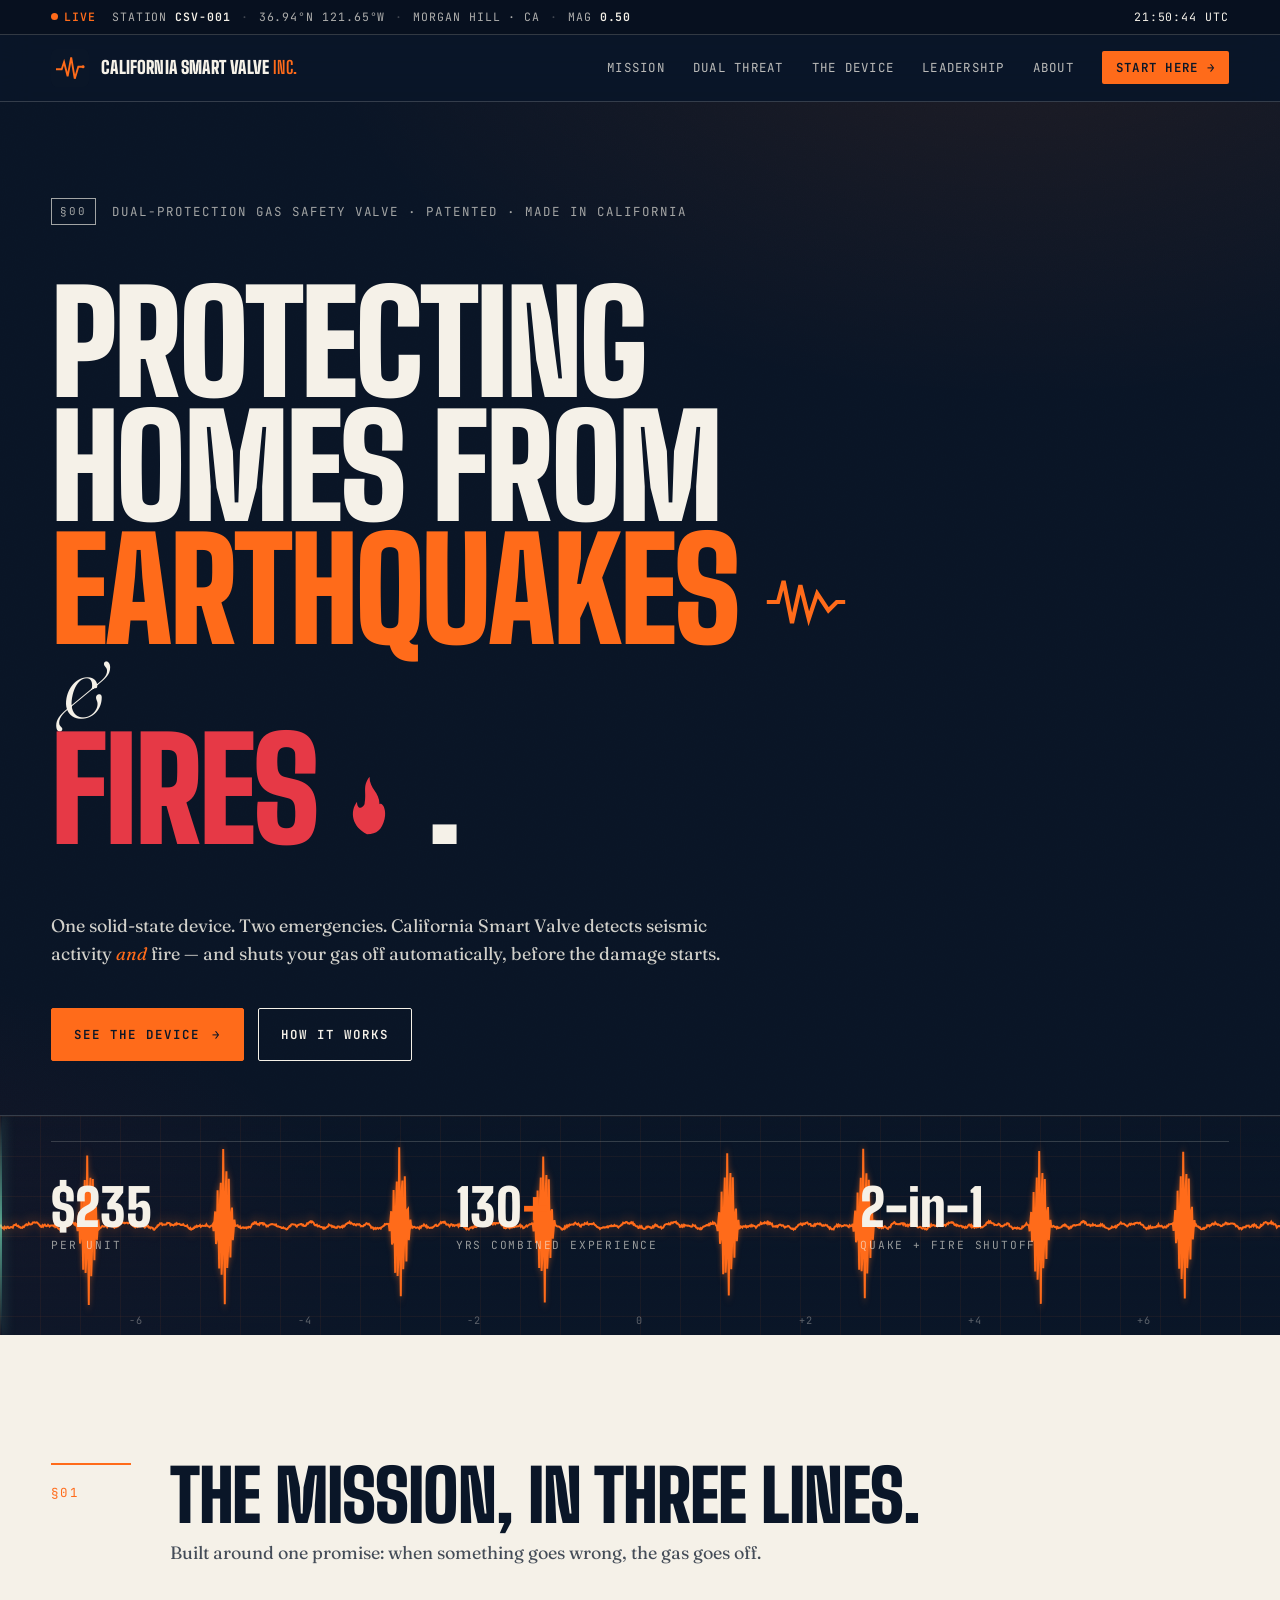
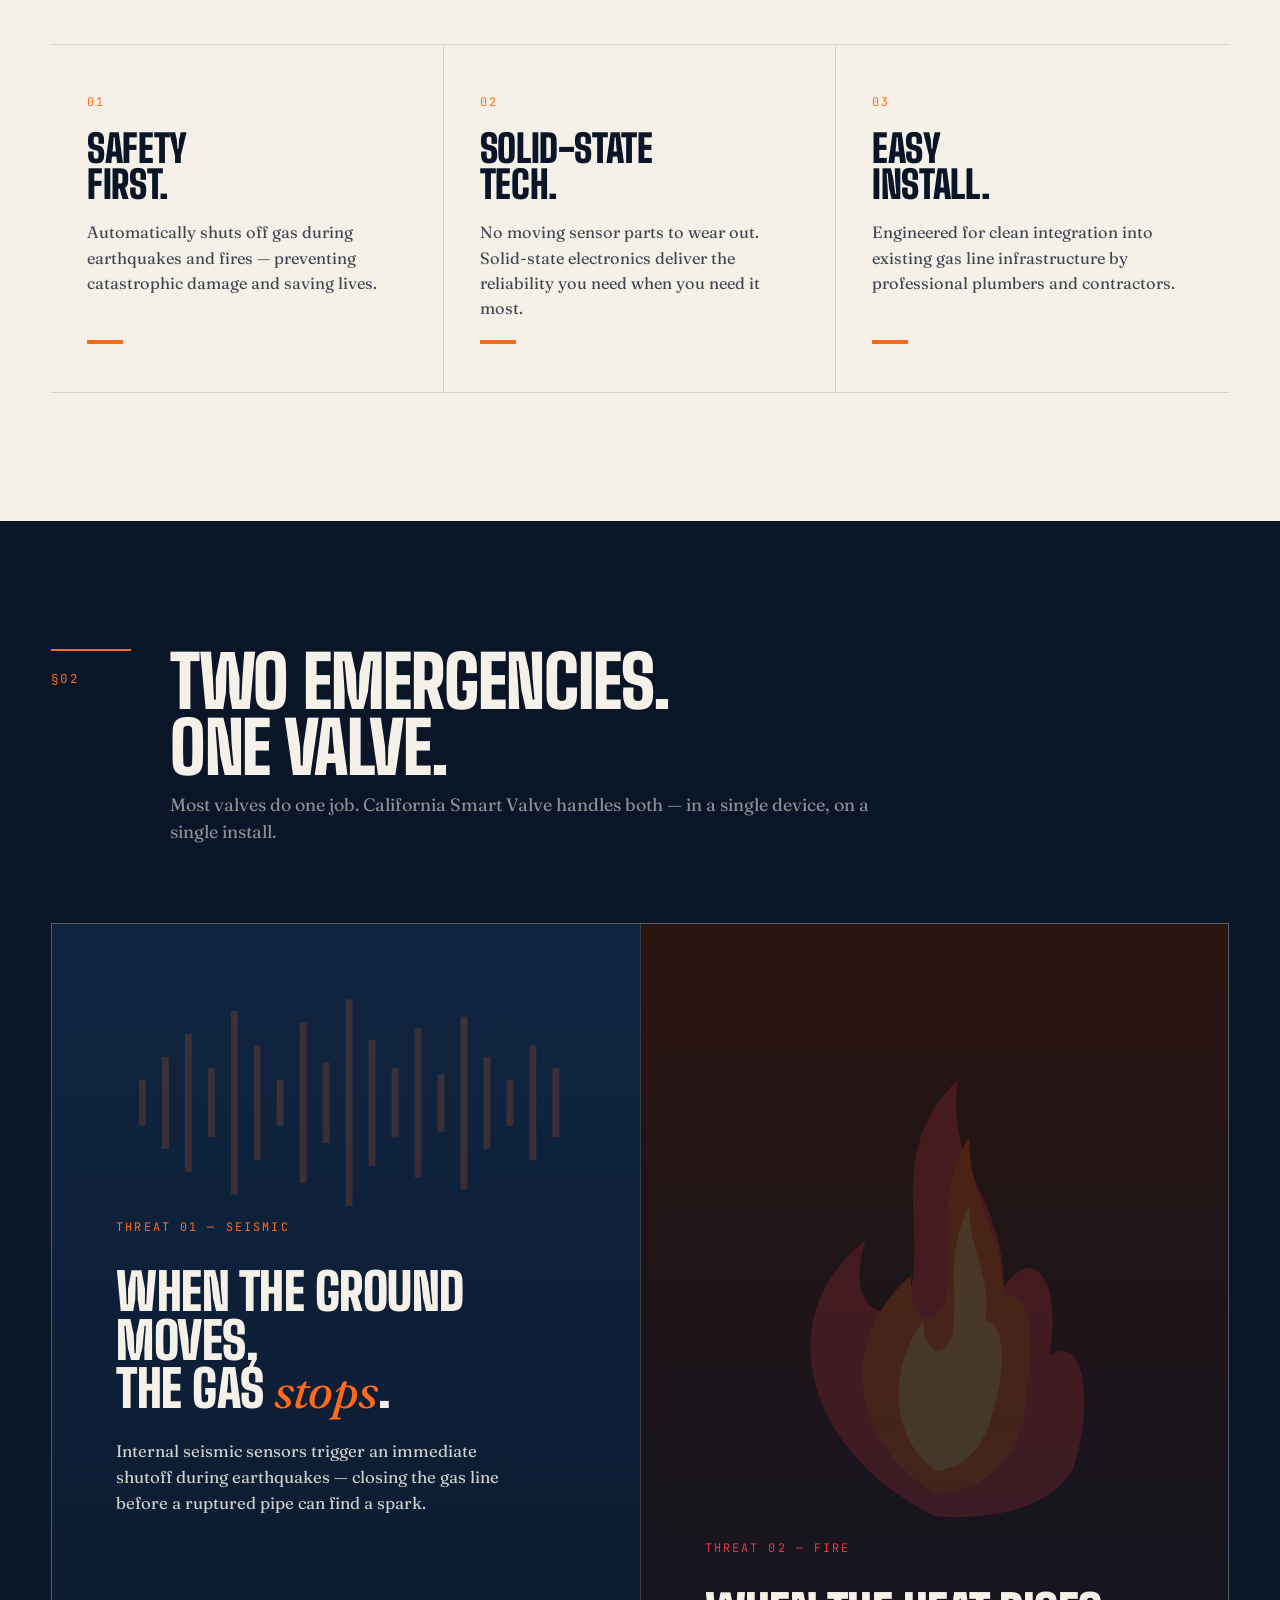
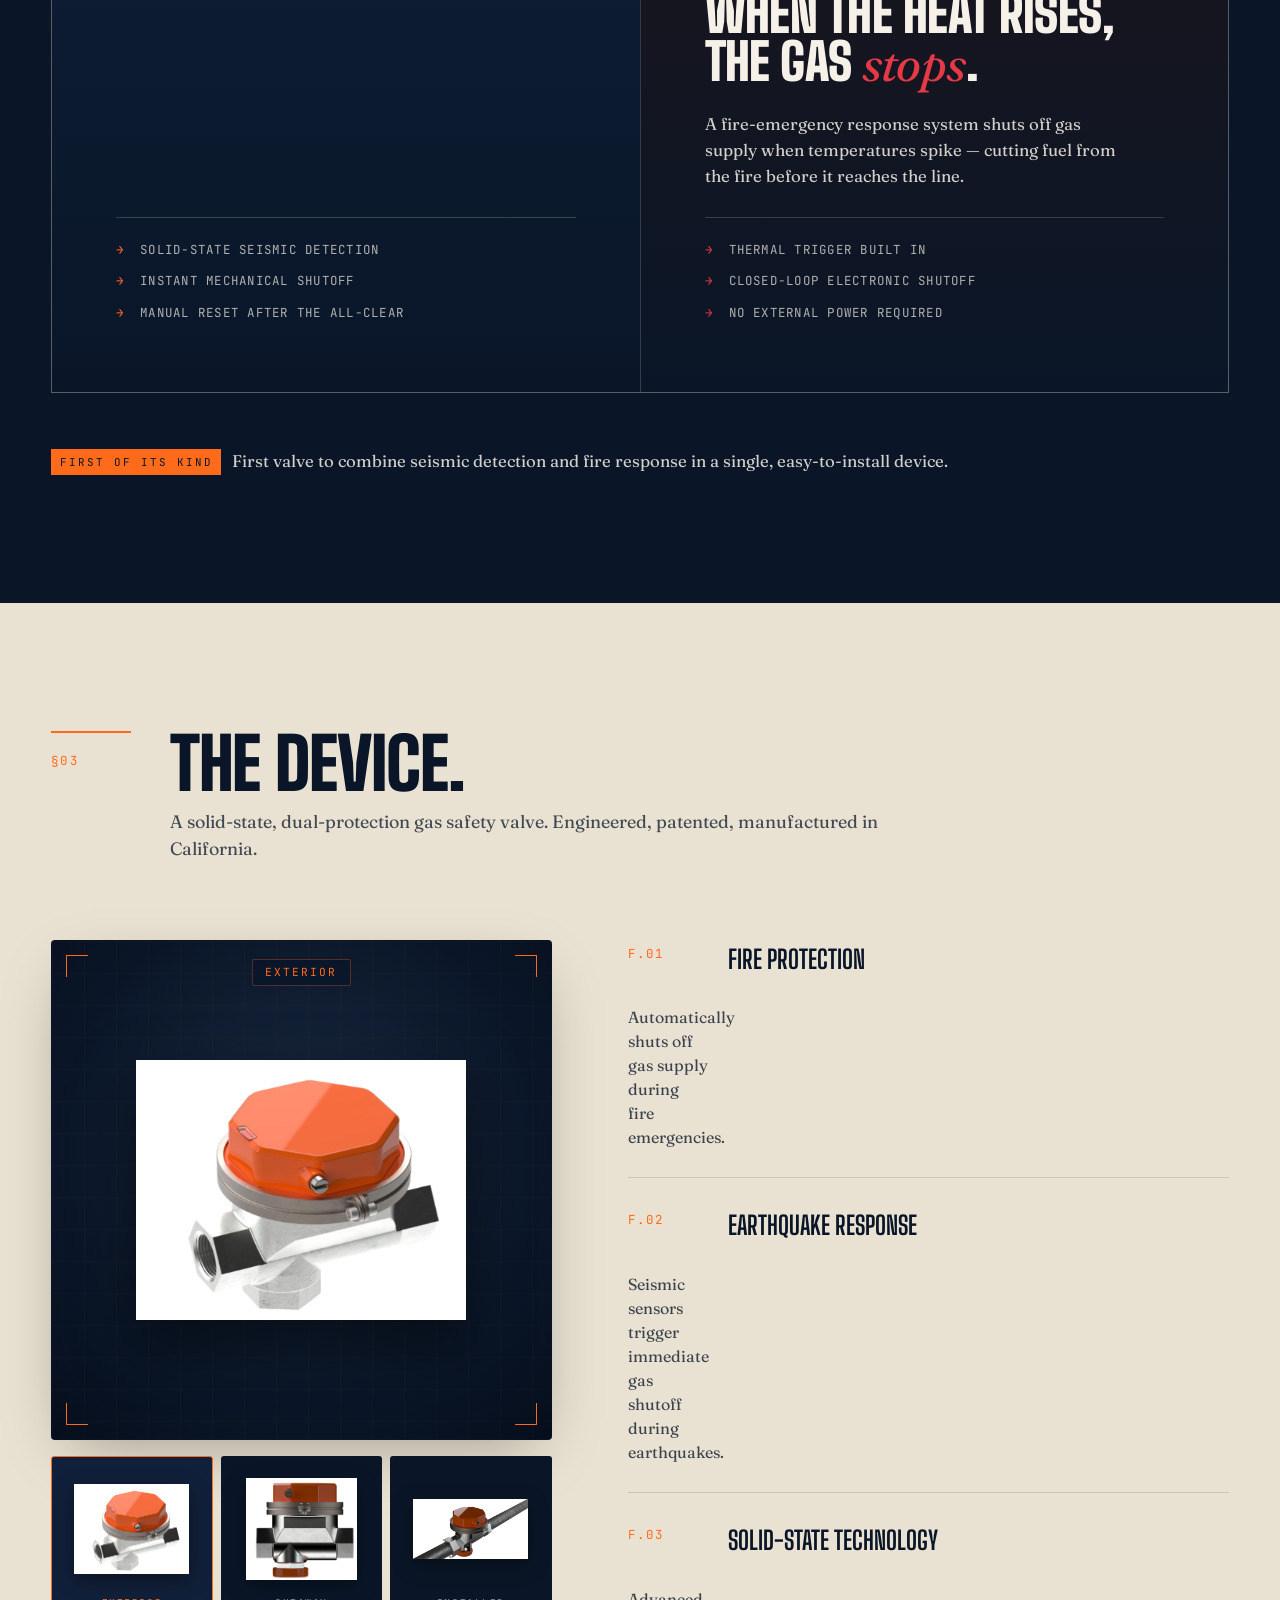
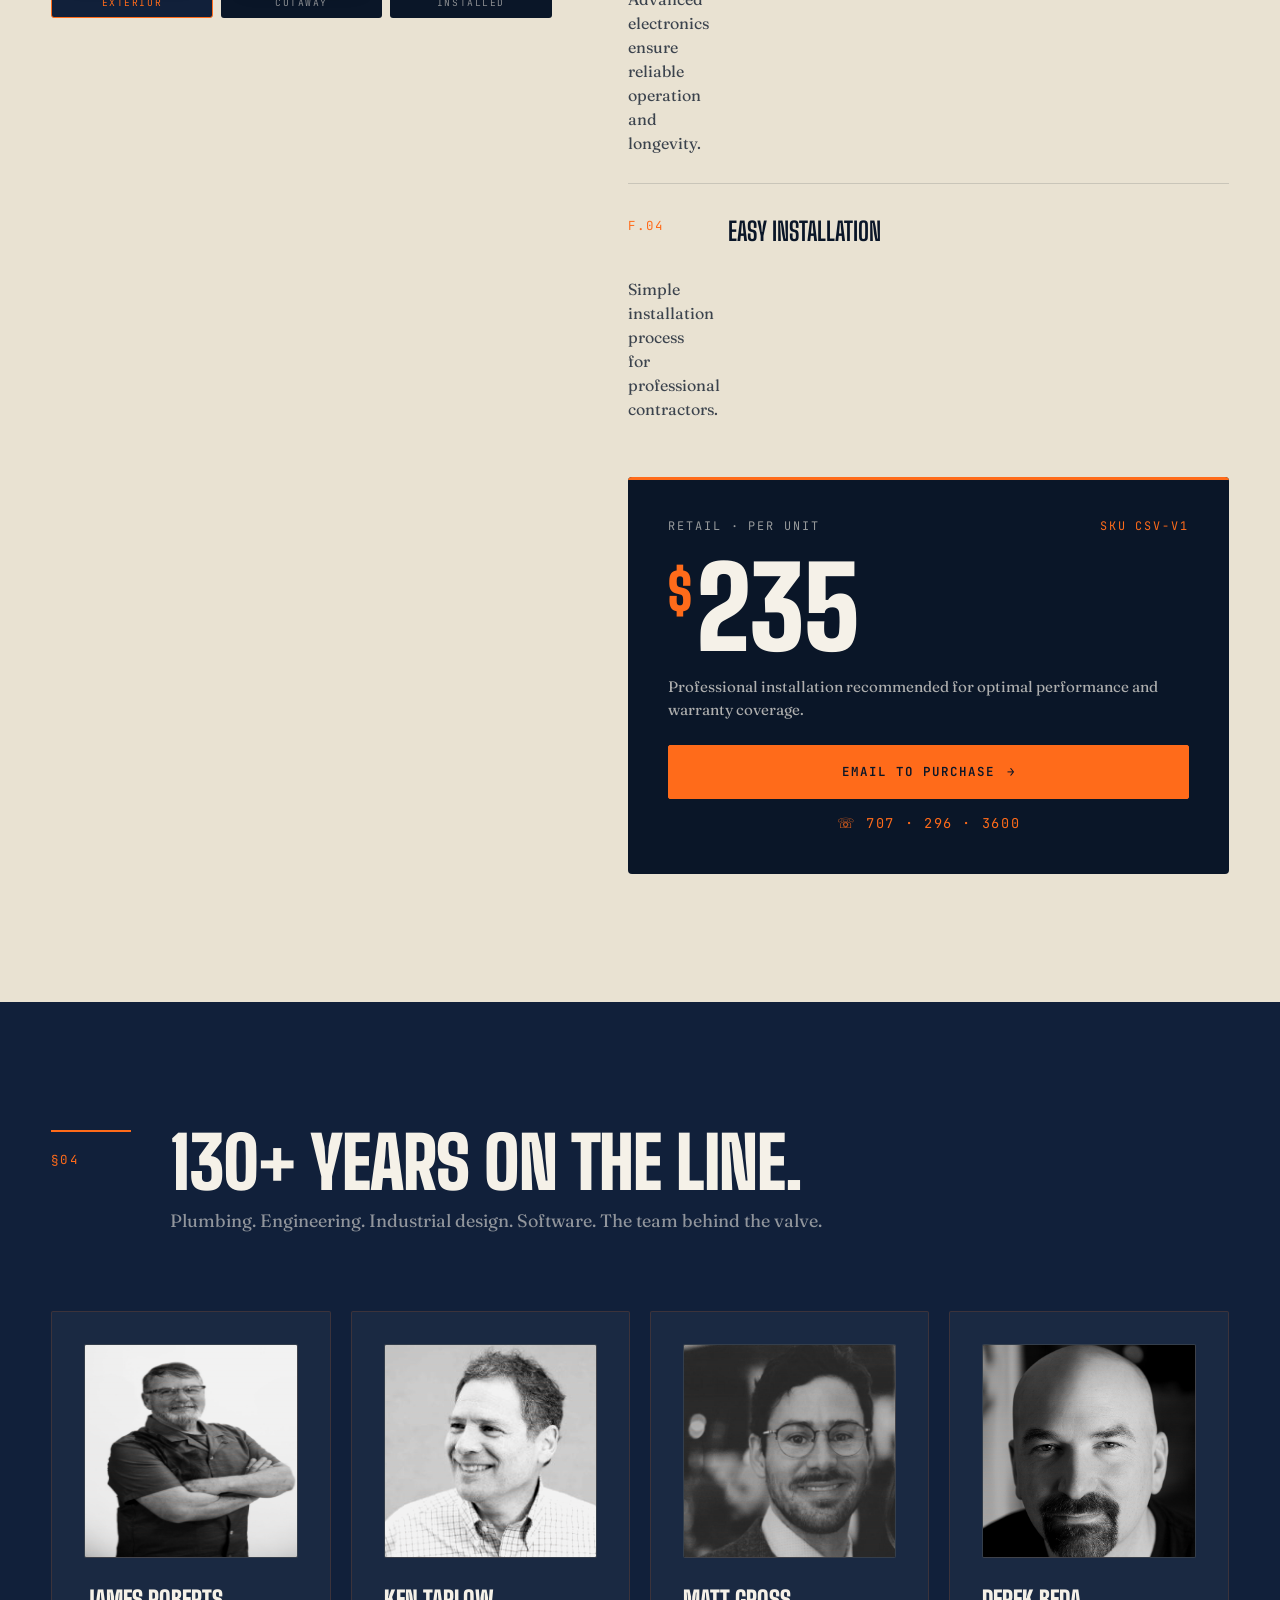
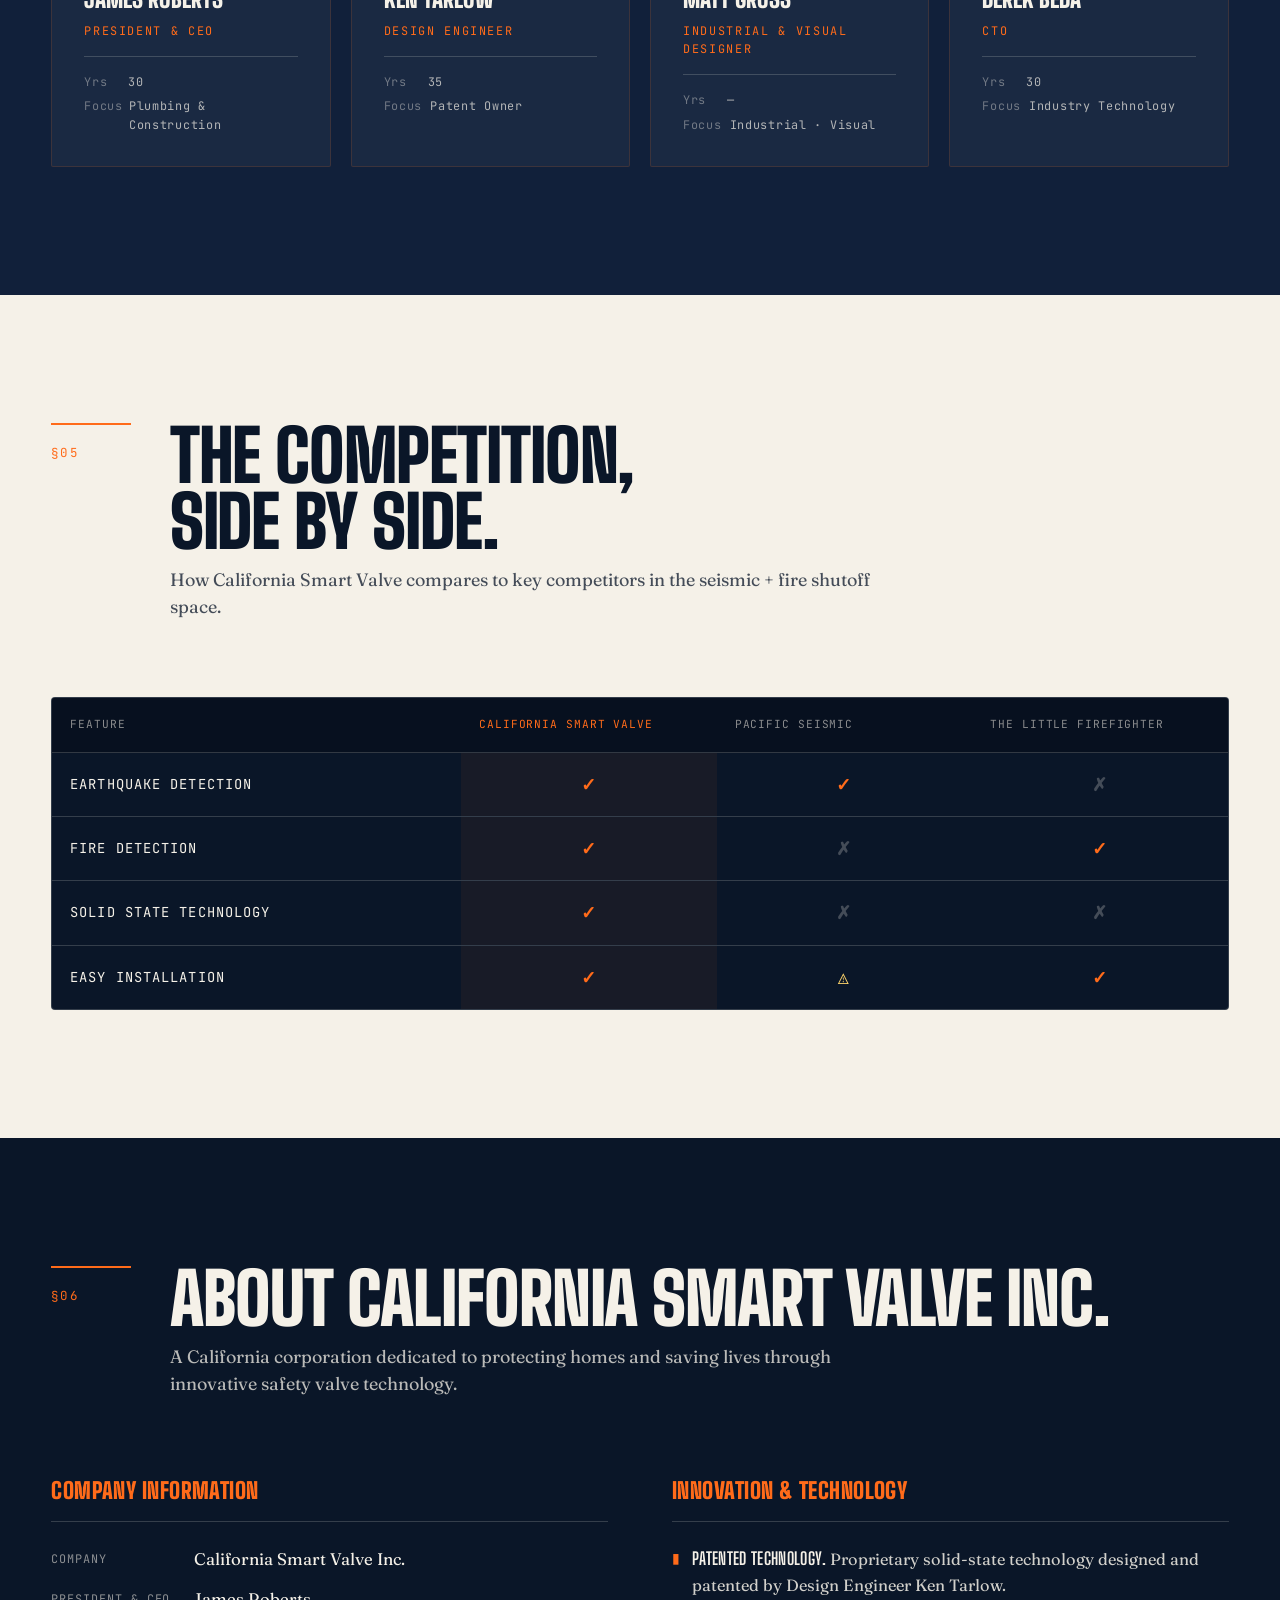
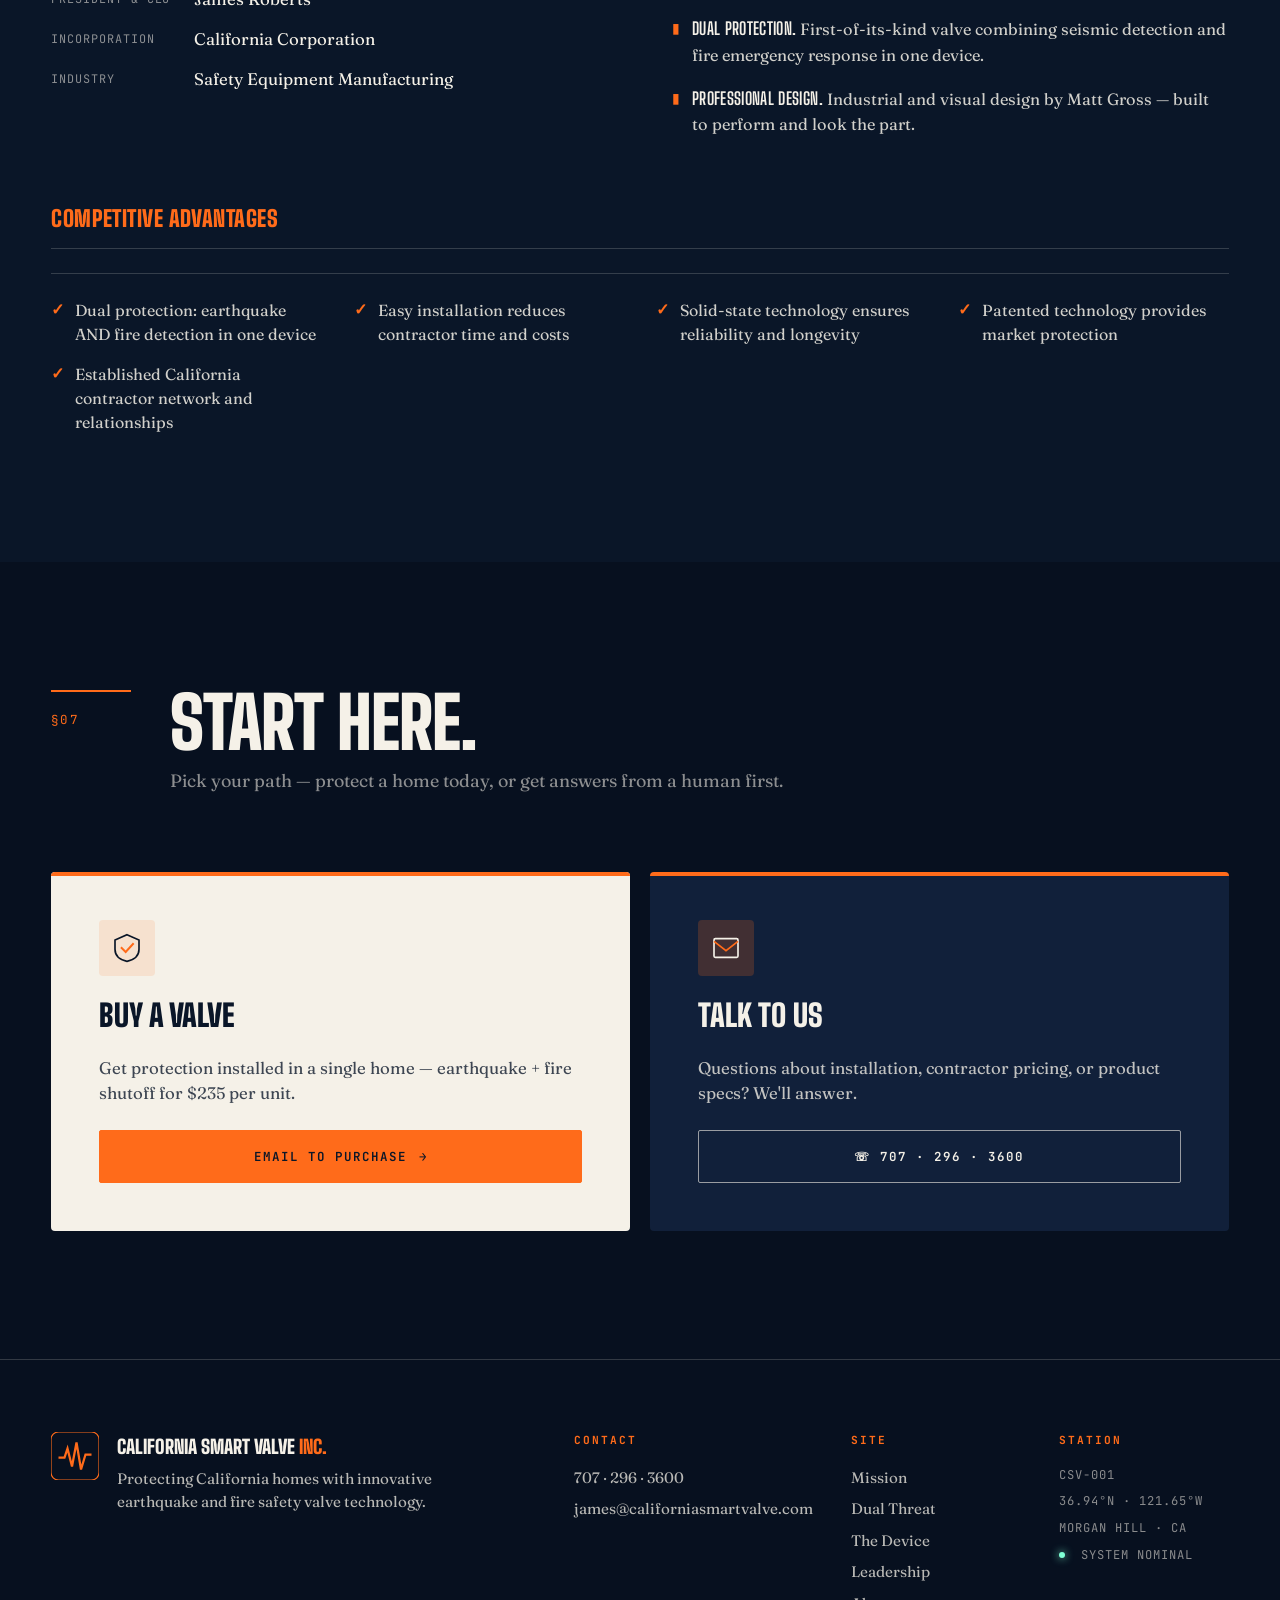
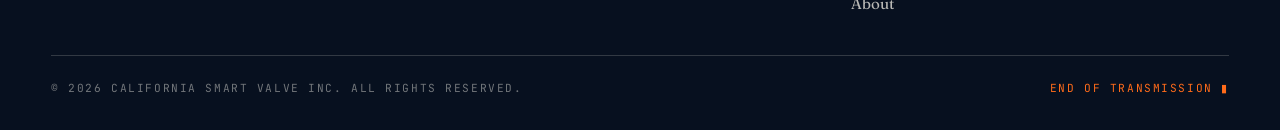
==== index.html @ c2557e88 "style: drop featured-card treatment from Derek (match other founders)" ====
<!doctype html>
<html lang="en">
<head>
  <meta charset="utf-8">
  <meta name="viewport" content="width=device-width,initial-scale=1,viewport-fit=cover">
  <meta name="theme-color" content="#0A1628">
  <title>California Smart Valve — Earthquake & Fire Safety</title>
  <meta name="description" content="Dual-protection gas safety valve. Earthquake seismic shutoff and fire emergency response in a single solid-state device. California Smart Valve Inc.">
  <meta property="og:title" content="California Smart Valve — Earthquake & Fire Safety">
  <meta property="og:description" content="One solid-state device. Two emergencies. Earthquake + fire gas shutoff for California homes.">
  <meta property="og:type" content="website">
  <link rel="icon" type="image/svg+xml" href="assets/favicon.svg">
  <link rel="preconnect" href="https://fonts.googleapis.com">
  <link rel="preconnect" href="https://fonts.gstatic.com" crossorigin>
  <link rel="stylesheet" href="https://fonts.googleapis.com/css2?family=Big+Shoulders+Display:wght@500;700;900&family=Fraunces:opsz,wght@9..144,300..700&family=JetBrains+Mono:wght@400;600&display=swap">
  <link rel="stylesheet" href="assets/style.css">
</head>
<body>

<!-- ────────────── STATION READOUT BAR ────────────── -->
<header class="station" role="banner">
  <div class="station__inner">
    <span class="station__badge"><span class="station__pulse" aria-hidden="true"></span> LIVE</span>
    <span class="station__readout">
      <span class="station__seg">STATION <em>CSV-001</em></span>
      <span class="station__sep">·</span>
      <span class="station__seg">36.94°N 121.65°W</span>
      <span class="station__sep">·</span>
      <span class="station__seg">MORGAN HILL · CA</span>
      <span class="station__sep">·</span>
      <span class="station__seg">MAG <em data-mag>0.00</em></span>
    </span>
    <span class="station__time" data-clock>—— UTC</span>
  </div>
</header>

<!-- ────────────── NAV ────────────── -->
<nav class="nav" aria-label="Primary">
  <a class="nav__brand" href="#top">
    <svg class="nav__logo" viewBox="0 0 64 64" aria-hidden="true">
      <rect width="64" height="64" rx="10" fill="#0A1628"/>
      <path d="M10 34 L18 34 L22 22 L28 46 L34 14 L40 50 L46 30 L54 30" fill="none" stroke="#FF6B1A" stroke-width="3.2" stroke-linecap="square"/>
      <circle cx="54" cy="30" r="2.6" fill="#FF6B1A"/>
    </svg>
    <span class="nav__brand-text">California Smart Valve <em>Inc.</em></span>
  </a>
  <button class="nav__toggle" aria-label="Open navigation" aria-expanded="false">
    <span></span><span></span><span></span>
  </button>
  <ul class="nav__links">
    <li><a href="#mission">Mission</a></li>
    <li><a href="#dual">Dual Threat</a></li>
    <li><a href="#device">The Device</a></li>
    <li><a href="#leadership">Leadership</a></li>
    <li><a href="#about">About</a></li>
    <li><a class="nav__cta" href="#start">Start Here →</a></li>
  </ul>
</nav>

<main id="top">

<!-- ────────────── HERO ────────────── -->
<section class="hero">
  <div class="hero__noise" aria-hidden="true"></div>
  <div class="hero__inner">
    <p class="hero__eyebrow"><span class="tag">§00</span> Dual-Protection Gas Safety Valve · Patented · Made in California</p>

    <h1 class="hero__title">
      <span class="hero__line">Protecting</span>
      <span class="hero__line">Homes from</span>
      <span class="hero__line hero__line--quake">
        Earthquakes<span class="hero__mark hero__mark--quake" aria-hidden="true"></span>
      </span>
      <span class="hero__line hero__line--amp">&amp;</span>
      <span class="hero__line hero__line--fire">
        Fires<span class="hero__mark hero__mark--fire" aria-hidden="true"></span><span class="hero__period">.</span>
      </span>
    </h1>

    <p class="hero__lede">
      One solid-state device. Two emergencies. California Smart Valve detects seismic activity
      <em>and</em> fire — and shuts your gas off automatically, before the damage starts.
    </p>

    <div class="hero__cta">
      <a class="btn btn--primary" href="#device"><span>See the Device</span><span class="btn__arrow">→</span></a>
      <a class="btn btn--ghost" href="#dual">How it works</a>
    </div>

    <div class="hero__stats">
      <div class="stat"><span class="stat__num">$235</span><span class="stat__label">Per Unit</span></div>
      <div class="stat"><span class="stat__num">130<em>+</em></span><span class="stat__label">Yrs Combined Experience</span></div>
      <div class="stat"><span class="stat__num">2-in-1</span><span class="stat__label">Quake + Fire Shutoff</span></div>
    </div>
  </div>

  <!-- seismograph trace -->
  <div class="seismo" aria-hidden="true">
    <div class="seismo__grid"></div>
    <svg class="seismo__svg" viewBox="0 0 3200 240" preserveAspectRatio="none">
      <path id="seismoPath" d="M 0 120 L 3200 120" fill="none" stroke="#FF6B1A" stroke-width="2" vector-effect="non-scaling-stroke"/>
    </svg>
    <div class="seismo__scan"></div>
    <div class="seismo__axis">
      <span>−6</span><span>−4</span><span>−2</span><span>0</span><span>+2</span><span>+4</span><span>+6</span>
    </div>
  </div>
</section>

<!-- ────────────── §01 MISSION ────────────── -->
<section class="section section--mission" id="mission">
  <header class="section__head">
    <span class="section__num">§01</span>
    <h2 class="section__title">The mission, in three lines.</h2>
    <p class="section__kicker">Built around one promise: when something goes wrong, the gas goes off.</p>
  </header>

  <div class="cards-3">
    <article class="card-mission">
      <span class="card-mission__num">01</span>
      <h3 class="card-mission__title">Safety<br>First.</h3>
      <p class="card-mission__body">Automatically shuts off gas during earthquakes and fires — preventing catastrophic damage and saving lives.</p>
      <span class="card-mission__bar" data-bar="safety"></span>
    </article>
    <article class="card-mission">
      <span class="card-mission__num">02</span>
      <h3 class="card-mission__title">Solid-State<br>Tech.</h3>
      <p class="card-mission__body">No moving sensor parts to wear out. Solid-state electronics deliver the reliability you need when you need it most.</p>
      <span class="card-mission__bar" data-bar="tech"></span>
    </article>
    <article class="card-mission">
      <span class="card-mission__num">03</span>
      <h3 class="card-mission__title">Easy<br>Install.</h3>
      <p class="card-mission__body">Engineered for clean integration into existing gas line infrastructure by professional plumbers and contractors.</p>
      <span class="card-mission__bar" data-bar="install"></span>
    </article>
  </div>
</section>

<!-- ────────────── §02 DUAL THREAT ────────────── -->
<section class="section section--dual" id="dual">
  <header class="section__head section__head--dark">
    <span class="section__num">§02</span>
    <h2 class="section__title">Two emergencies.<br>One valve.</h2>
    <p class="section__kicker">Most valves do one job. California Smart Valve handles both — in a single device, on a single install.</p>
  </header>

  <div class="dual">
    <article class="dual__panel dual__panel--quake">
      <div class="dual__bg dual__bg--quake" aria-hidden="true">
        <svg viewBox="0 0 400 200" preserveAspectRatio="none">
          <g class="quake-bars">
            <rect x="20" y="80" width="6" height="40"/>
            <rect x="40" y="60" width="6" height="80"/>
            <rect x="60" y="40" width="6" height="120"/>
            <rect x="80" y="70" width="6" height="60"/>
            <rect x="100" y="20" width="6" height="160"/>
            <rect x="120" y="50" width="6" height="100"/>
            <rect x="140" y="80" width="6" height="40"/>
            <rect x="160" y="30" width="6" height="140"/>
            <rect x="180" y="65" width="6" height="70"/>
            <rect x="200" y="10" width="6" height="180"/>
            <rect x="220" y="45" width="6" height="110"/>
            <rect x="240" y="70" width="6" height="60"/>
            <rect x="260" y="35" width="6" height="130"/>
            <rect x="280" y="75" width="6" height="50"/>
            <rect x="300" y="25" width="6" height="150"/>
            <rect x="320" y="60" width="6" height="80"/>
            <rect x="340" y="80" width="6" height="40"/>
            <rect x="360" y="50" width="6" height="100"/>
            <rect x="380" y="70" width="6" height="60"/>
          </g>
        </svg>
      </div>
      <span class="dual__tag">Threat 01 — Seismic</span>
      <h3 class="dual__title">When the ground moves,<br>the gas <em>stops</em>.</h3>
      <p class="dual__body">Internal seismic sensors trigger an immediate shutoff during earthquakes — closing the gas line before a ruptured pipe can find a spark.</p>
      <ul class="dual__list">
        <li>Solid-state seismic detection</li>
        <li>Instant mechanical shutoff</li>
        <li>Manual reset after the all-clear</li>
      </ul>
    </article>

    <article class="dual__panel dual__panel--fire">
      <div class="dual__bg dual__bg--fire" aria-hidden="true">
        <svg viewBox="0 0 200 240" preserveAspectRatio="xMidYMax meet">
          <g class="flame">
            <path class="flame__outer" d="M100 230 C 40 200, 30 140, 70 110 C 60 140, 80 150, 90 130 C 95 100, 80 70, 110 40 C 105 80, 130 90, 130 130 C 145 110, 155 130, 150 160 C 165 150, 170 180, 160 210 C 150 225, 130 232, 100 230 Z"/>
            <path class="flame__mid" d="M100 220 C 60 195, 60 150, 90 125 C 88 145, 100 150, 105 135 C 108 110, 100 90, 115 65 C 115 95, 130 105, 130 135 C 140 130, 145 150, 140 175 C 140 200, 125 220, 100 220 Z"/>
            <path class="flame__core" d="M100 210 C 80 195, 80 165, 95 145 C 95 160, 105 162, 108 150 C 110 130, 105 115, 115 95 C 115 115, 125 125, 122 145 C 130 145, 132 165, 125 185 C 122 200, 112 210, 100 210 Z"/>
          </g>
        </svg>
      </div>
      <span class="dual__tag">Threat 02 — Fire</span>
      <h3 class="dual__title">When the heat rises,<br>the gas <em>stops</em>.</h3>
      <p class="dual__body">A fire-emergency response system shuts off gas supply when temperatures spike — cutting fuel from the fire before it reaches the line.</p>
      <ul class="dual__list">
        <li>Thermal trigger built in</li>
        <li>Closed-loop electronic shutoff</li>
        <li>No external power required</li>
      </ul>
    </article>
  </div>

  <p class="dual__footnote">
    <span class="tag tag--orange">FIRST OF ITS KIND</span> First valve to combine seismic detection and fire response in a single, easy-to-install device.
  </p>
</section>

<!-- ────────────── §03 THE DEVICE ────────────── -->
<section class="section section--device" id="device">
  <header class="section__head">
    <span class="section__num">§03</span>
    <h2 class="section__title">The device.</h2>
    <p class="section__kicker">A solid-state, dual-protection gas safety valve. Engineered, patented, manufactured in California.</p>
  </header>

  <div class="device">
    <div class="device__art">
      <div class="device__stage">
        <span class="device__corner device__corner--tl"></span>
        <span class="device__corner device__corner--tr"></span>
        <span class="device__corner device__corner--bl"></span>
        <span class="device__corner device__corner--br"></span>
        <span class="device__label" data-device-label>Exterior</span>
        <img id="deviceHero" src="assets/img/smart-valve-orange.png" alt="California Smart Valve — exterior view with orange cap">
      </div>
      <div class="device__thumbs" role="tablist" aria-label="Product views">
        <button class="device__thumb is-active" role="tab" aria-selected="true" data-src="assets/img/smart-valve-orange.png" data-label="Exterior">
          <img src="assets/img/smart-valve-orange.png" alt="">
          <span>Exterior</span>
        </button>
        <button class="device__thumb" role="tab" aria-selected="false" data-src="assets/img/smart-valve-cutaway.png" data-label="Cutaway">
          <img src="assets/img/smart-valve-cutaway.png" alt="">
          <span>Cutaway</span>
        </button>
        <button class="device__thumb" role="tab" aria-selected="false" data-src="assets/img/smart-valve-installed.png" data-label="Installed">
          <img src="assets/img/smart-valve-installed.png" alt="">
          <span>Installed</span>
        </button>
      </div>
    </div>

    <div class="device__copy">
      <ul class="device__features">
        <li>
          <span class="device__feature-num">F.01</span>
          <h4>Fire Protection</h4>
          <p>Automatically shuts off gas supply during fire emergencies.</p>
        </li>
        <li>
          <span class="device__feature-num">F.02</span>
          <h4>Earthquake Response</h4>
          <p>Seismic sensors trigger immediate gas shutoff during earthquakes.</p>
        </li>
        <li>
          <span class="device__feature-num">F.03</span>
          <h4>Solid-State Technology</h4>
          <p>Advanced electronics ensure reliable operation and longevity.</p>
        </li>
        <li>
          <span class="device__feature-num">F.04</span>
          <h4>Easy Installation</h4>
          <p>Simple installation process for professional contractors.</p>
        </li>
      </ul>

      <div class="price">
        <div class="price__head"><span>Retail · Per Unit</span><span class="price__sku">SKU CSV-V1</span></div>
        <div class="price__num"><span class="price__currency">$</span>235</div>
        <p class="price__note">Professional installation recommended for optimal performance and warranty coverage.</p>
        <a class="btn btn--primary btn--block" href="mailto:james@californiasmartvalve.com?subject=California%20Smart%20Valve%20%E2%80%94%20Purchase%20Inquiry">
          <span>Email to Purchase</span><span class="btn__arrow">→</span>
        </a>
        <a class="price__phone" href="tel:+17072963600">☏ 707 · 296 · 3600</a>
      </div>
    </div>
  </div>
</section>

<!-- ────────────── §04 LEADERSHIP ────────────── -->
<section class="section section--leadership" id="leadership">
  <header class="section__head section__head--dark">
    <span class="section__num">§04</span>
    <h2 class="section__title">130+ years on the line.</h2>
    <p class="section__kicker">Plumbing. Engineering. Industrial design. Software. The team behind the valve.</p>
  </header>

  <div class="leaders">
    <article class="leader">
      <div class="leader__photo">
        <img src="assets/img/james-roberts-real.png" alt="Portrait of James Roberts" loading="lazy">
      </div>
      <h4 class="leader__name">James Roberts</h4>
      <p class="leader__role">President &amp; CEO</p>
      <ul class="leader__meta">
        <li><span>Yrs</span> 30</li>
        <li><span>Focus</span> Plumbing &amp; Construction</li>
      </ul>
    </article>
    <article class="leader">
      <div class="leader__photo">
        <img src="assets/img/ken-tarlow-real.png" alt="Portrait of Ken Tarlow" loading="lazy">
      </div>
      <h4 class="leader__name">Ken Tarlow</h4>
      <p class="leader__role">Design Engineer</p>
      <ul class="leader__meta">
        <li><span>Yrs</span> 35</li>
        <li><span>Focus</span> Patent Owner</li>
      </ul>
    </article>
    <article class="leader">
      <div class="leader__photo">
        <img src="assets/img/matt-gross-real.png" alt="Portrait of Matt Gross" loading="lazy">
      </div>
      <h4 class="leader__name">Matt Gross</h4>
      <p class="leader__role">Industrial &amp; Visual Designer</p>
      <ul class="leader__meta">
        <li><span>Yrs</span> —</li>
        <li><span>Focus</span> Industrial · Visual</li>
      </ul>
    </article>
    <article class="leader">
      <div class="leader__photo">
        <img src="assets/img/derek-beda.jpg" alt="Portrait of Derek Beda" loading="lazy">
      </div>
      <h4 class="leader__name">Derek Beda</h4>
      <p class="leader__role">CTO</p>
      <ul class="leader__meta">
        <li><span>Yrs</span> 30</li>
        <li><span>Focus</span> Industry Technology</li>
      </ul>
    </article>
  </div>
</section>

<!-- ────────────── §05 SPEC SHEET ────────────── -->
<section class="section section--spec">
  <header class="section__head">
    <span class="section__num">§05</span>
    <h2 class="section__title">The competition,<br>side by side.</h2>
    <p class="section__kicker">How California Smart Valve compares to key competitors in the seismic + fire shutoff space.</p>
  </header>

  <div class="spec">
    <div class="spec__row spec__row--head">
      <span>Feature</span>
      <span class="spec__brand spec__brand--us">California Smart Valve</span>
      <span class="spec__brand">Pacific Seismic</span>
      <span class="spec__brand">The Little Firefighter</span>
    </div>
    <div class="spec__row">
      <span>Earthquake Detection</span>
      <span class="spec__cell spec__cell--us"><i class="mark mark--ok">✓</i></span>
      <span class="spec__cell"><i class="mark mark--ok">✓</i></span>
      <span class="spec__cell"><i class="mark mark--no">✗</i></span>
    </div>
    <div class="spec__row">
      <span>Fire Detection</span>
      <span class="spec__cell spec__cell--us"><i class="mark mark--ok">✓</i></span>
      <span class="spec__cell"><i class="mark mark--no">✗</i></span>
      <span class="spec__cell"><i class="mark mark--ok">✓</i></span>
    </div>
    <div class="spec__row">
      <span>Solid State Technology</span>
      <span class="spec__cell spec__cell--us"><i class="mark mark--ok">✓</i></span>
      <span class="spec__cell"><i class="mark mark--no">✗</i></span>
      <span class="spec__cell"><i class="mark mark--no">✗</i></span>
    </div>
    <div class="spec__row">
      <span>Easy Installation</span>
      <span class="spec__cell spec__cell--us"><i class="mark mark--ok">✓</i></span>
      <span class="spec__cell"><i class="mark mark--warn">⚠</i></span>
      <span class="spec__cell"><i class="mark mark--ok">✓</i></span>
    </div>
  </div>
</section>

<!-- ────────────── §06 ABOUT ────────────── -->
<section class="section section--about" id="about">
  <header class="section__head">
    <span class="section__num">§06</span>
    <h2 class="section__title">About California Smart Valve Inc.</h2>
    <p class="section__kicker">A California corporation dedicated to protecting homes and saving lives through innovative safety valve technology.</p>
  </header>

  <div class="about">
    <div class="about__col">
      <h3 class="about__h">Company Information</h3>
      <dl class="about__dl">
        <dt>Company</dt><dd>California Smart Valve Inc.</dd>
        <dt>President &amp; CEO</dt><dd>James Roberts</dd>
        <dt>Incorporation</dt><dd>California Corporation</dd>
        <dt>Industry</dt><dd>Safety Equipment Manufacturing</dd>
      </dl>
    </div>
    <div class="about__col">
      <h3 class="about__h">Innovation &amp; Technology</h3>
      <ul class="about__list">
        <li><strong>Patented Technology.</strong> Proprietary solid-state technology designed and patented by Design Engineer Ken Tarlow.</li>
        <li><strong>Dual Protection.</strong> First-of-its-kind valve combining seismic detection and fire emergency response in one device.</li>
        <li><strong>Professional Design.</strong> Industrial and visual design by Matt Gross — built to perform and look the part.</li>
      </ul>
    </div>
    <div class="about__col about__col--wide">
      <h3 class="about__h">Competitive Advantages</h3>
      <ul class="about__bullets">
        <li>Dual protection: earthquake AND fire detection in one device</li>
        <li>Easy installation reduces contractor time and costs</li>
        <li>Solid-state technology ensures reliability and longevity</li>
        <li>Patented technology provides market protection</li>
        <li>Established California contractor network and relationships</li>
      </ul>
    </div>
  </div>
</section>

<!-- ────────────── §07 START HERE ────────────── -->
<section class="section section--start" id="start">
  <header class="section__head section__head--dark">
    <span class="section__num">§07</span>
    <h2 class="section__title">Start here.</h2>
    <p class="section__kicker">Pick your path — protect a home today, or get answers from a human first.</p>
  </header>

  <div class="start">
    <article class="start__card">
      <div class="start__icon">
        <svg viewBox="0 0 48 48" aria-hidden="true">
          <path d="M24 4 L42 12 V26 C42 36 34 42 24 44 C14 42 6 36 6 26 V12 Z" fill="none" stroke="#0A1628" stroke-width="2.5"/>
          <path d="M16 24 L22 30 L33 18" fill="none" stroke="#FF6B1A" stroke-width="3" stroke-linecap="square"/>
        </svg>
      </div>
      <h3>Buy a Valve</h3>
      <p>Get protection installed in a single home — earthquake + fire shutoff for $235 per unit.</p>
      <a class="btn btn--primary btn--block" href="mailto:james@californiasmartvalve.com?subject=California%20Smart%20Valve%20%E2%80%94%20Purchase%20Inquiry">
        <span>Email to Purchase</span><span class="btn__arrow">→</span>
      </a>
    </article>
    <article class="start__card start__card--alt">
      <div class="start__icon">
        <svg viewBox="0 0 48 48" aria-hidden="true">
          <rect x="6" y="10" width="36" height="28" rx="2" fill="none" stroke="#F5F1E8" stroke-width="2.5"/>
          <path d="M6 14 L24 28 L42 14" fill="none" stroke="#FF6B1A" stroke-width="2.5"/>
        </svg>
      </div>
      <h3>Talk to Us</h3>
      <p>Questions about installation, contractor pricing, or product specs? We'll answer.</p>
      <a class="btn btn--ghost btn--ghost-light btn--block" href="tel:+17072963600">
        <span>☏ 707 · 296 · 3600</span>
      </a>
    </article>
  </div>
</section>

</main>

<!-- ────────────── FOOTER ────────────── -->
<footer class="foot">
  <div class="foot__inner">
    <div class="foot__brand">
      <svg class="foot__logo" viewBox="0 0 64 64" aria-hidden="true">
        <rect width="64" height="64" rx="10" fill="none" stroke="#FF6B1A" stroke-width="1.5"/>
        <path d="M10 34 L18 34 L22 22 L28 46 L34 14 L40 50 L46 30 L54 30" fill="none" stroke="#FF6B1A" stroke-width="3"/>
      </svg>
      <div>
        <p class="foot__name">California Smart Valve <em>Inc.</em></p>
        <p class="foot__tag">Protecting California homes with innovative earthquake and fire safety valve technology.</p>
      </div>
    </div>
    <div class="foot__cols">
      <div>
        <h5>Contact</h5>
        <ul>
          <li><a href="tel:+17072963600">707 · 296 · 3600</a></li>
          <li><a href="mailto:james@californiasmartvalve.com">james@californiasmartvalve.com</a></li>
        </ul>
      </div>
      <div>
        <h5>Site</h5>
        <ul>
          <li><a href="#mission">Mission</a></li>
          <li><a href="#dual">Dual Threat</a></li>
          <li><a href="#device">The Device</a></li>
          <li><a href="#leadership">Leadership</a></li>
          <li><a href="#about">About</a></li>
        </ul>
      </div>
      <div>
        <h5>Station</h5>
        <ul class="foot__mono">
          <li>CSV-001</li>
          <li>36.94°N · 121.65°W</li>
          <li>MORGAN HILL · CA</li>
          <li><span class="foot__pulse"></span> SYSTEM NOMINAL</li>
        </ul>
      </div>
    </div>
  </div>
  <div class="foot__rule"></div>
  <div class="foot__bottom">
    <span>© <span data-year>2026</span> California Smart Valve Inc. All rights reserved.</span>
    <span class="foot__mono-tag">END OF TRANSMISSION ▮</span>
  </div>
</footer>

<script src="assets/script.js"></script>
</body>
</html>
---- assets/style.css ----
/* ───────────────────────────────────────────────────────────────
   California Smart Valve — Editorial Seismograph
   ─────────────────────────────────────────────────────────────── */

:root {
  --navy:      #0A1628;
  --navy-2:    #11203A;
  --navy-3:    #1A2942;
  --bone:      #F5F1E8;
  --bone-2:    #E9E2D2;
  --ink:       #07101F;
  --orange:    #FF6B1A;
  --orange-2:  #FF8A4A;
  --red:       #E63946;
  --pulse:     #7FFFD4;
  --rule:      rgba(245,241,232,.18);
  --rule-dk:   rgba(10,22,40,.14);

  --display: "Big Shoulders Display", "Arial Narrow", sans-serif;
  --serif:   "Fraunces", "Georgia", serif;
  --mono:    "JetBrains Mono", ui-monospace, monospace;

  --max:     1320px;
  --pad:     clamp(20px, 4vw, 56px);

  --noise:
    url("data:image/svg+xml;utf8,<svg xmlns='http://www.w3.org/2000/svg' width='220' height='220'><filter id='n'><feTurbulence type='fractalNoise' baseFrequency='0.9' numOctaves='2' stitchTiles='stitch'/><feColorMatrix values='0 0 0 0 0  0 0 0 0 0  0 0 0 0 0  0 0 0 0.55 0'/></filter><rect width='100%25' height='100%25' filter='url(%23n)' opacity='0.5'/></svg>");
}

* { box-sizing: border-box; }
html { scroll-behavior: smooth; -webkit-text-size-adjust: 100%; }
body {
  margin: 0;
  font-family: var(--serif);
  font-weight: 400;
  font-size: clamp(15px, 1vw + 0.5rem, 18px);
  line-height: 1.55;
  color: var(--bone);
  background: var(--navy);
  -webkit-font-smoothing: antialiased;
  text-rendering: optimizeLegibility;
  overflow-x: hidden;
}

a { color: inherit; text-decoration: none; }
img, svg { display: block; max-width: 100%; }
em { font-style: italic; font-feature-settings: "ss01"; }
button { font: inherit; background: none; border: 0; color: inherit; cursor: pointer; }

/* ───────── tag ───────── */
.tag {
  display: inline-block;
  font-family: var(--mono);
  font-size: 0.68rem;
  letter-spacing: 0.18em;
  text-transform: uppercase;
  padding: 4px 8px;
  border: 1px solid currentColor;
  margin-right: 0.6em;
  vertical-align: 1px;
}
.tag--orange { background: var(--orange); color: var(--navy); border-color: var(--orange); }

/* ───────── STATION BAR ───────── */
.station {
  position: sticky;
  top: 0;
  z-index: 50;
  background: var(--ink);
  border-bottom: 1px solid var(--rule);
  font-family: var(--mono);
  font-size: 0.72rem;
  letter-spacing: 0.08em;
  text-transform: uppercase;
}
.station__inner {
  max-width: var(--max);
  margin: 0 auto;
  padding: 8px var(--pad);
  display: flex;
  align-items: center;
  gap: 16px;
  color: rgba(245,241,232,.7);
  white-space: nowrap;
  overflow: hidden;
}
.station__badge {
  color: var(--orange);
  display: inline-flex;
  align-items: center;
  gap: 6px;
  font-weight: 600;
  flex-shrink: 0;
}
.station__pulse {
  width: 7px; height: 7px; border-radius: 50%;
  background: var(--orange);
  box-shadow: 0 0 0 0 rgba(255,107,26,.7);
  animation: pulse 1.6s infinite;
}
@keyframes pulse {
  0%   { box-shadow: 0 0 0 0 rgba(255,107,26,.7); }
  70%  { box-shadow: 0 0 0 10px rgba(255,107,26,0); }
  100% { box-shadow: 0 0 0 0 rgba(255,107,26,0); }
}
.station__readout { display: inline-flex; gap: 10px; overflow: hidden; text-overflow: ellipsis; flex: 1 1 auto; }
.station__readout em { color: var(--bone); font-style: normal; font-weight: 600; }
.station__sep { opacity: .35; }
.station__time { margin-left: auto; color: var(--bone); flex-shrink: 0; }
.station__seg { display: inline; }

@media (max-width: 720px) {
  .station__seg:nth-child(1),
  .station__seg:nth-child(5),
  .station__sep { display: none; }
  .station__seg:nth-child(7) { display: inline; }
}
@media (max-width: 480px) {
  .station__readout { display: none; }
}

/* ───────── NAV ───────── */
.nav {
  position: sticky;
  top: 31px;
  z-index: 49;
  display: flex;
  align-items: center;
  justify-content: space-between;
  padding: 14px var(--pad);
  background: rgba(10,22,40,.85);
  backdrop-filter: blur(14px);
  -webkit-backdrop-filter: blur(14px);
  border-bottom: 1px solid var(--rule);
}
.nav__brand { display: flex; align-items: center; gap: 12px; }
.nav__logo { width: 38px; height: 38px; }
.nav__brand-text {
  font-family: var(--display);
  font-weight: 900;
  font-size: 1.1rem;
  letter-spacing: 0.01em;
  text-transform: uppercase;
  color: var(--bone);
}
.nav__brand-text em {
  font-style: normal; color: var(--orange); font-weight: 700;
}
.nav__links {
  list-style: none;
  display: flex;
  gap: 28px;
  align-items: center;
  margin: 0; padding: 0;
  font-family: var(--mono);
  font-size: 0.78rem;
  letter-spacing: 0.1em;
  text-transform: uppercase;
}
.nav__links a {
  color: rgba(245,241,232,.75);
  transition: color .2s;
  position: relative;
}
.nav__links a:hover { color: var(--bone); }
.nav__links a:hover::after {
  content: "";
  position: absolute; left: 0; right: 0; bottom: -6px;
  height: 1px; background: var(--orange);
}
.nav__cta {
  color: var(--navy) !important;
  background: var(--orange);
  padding: 8px 14px;
  border-radius: 2px;
  font-weight: 600;
}
.nav__cta:hover { background: var(--orange-2); }
.nav__cta:hover::after { display: none; }

.nav__toggle { display: none; flex-direction: column; gap: 4px; padding: 8px; }
.nav__toggle span { display: block; width: 24px; height: 2px; background: var(--bone); transition: transform .3s, opacity .3s; }
.nav__toggle[aria-expanded="true"] span:nth-child(1) { transform: translateY(6px) rotate(45deg); }
.nav__toggle[aria-expanded="true"] span:nth-child(2) { opacity: 0; }
.nav__toggle[aria-expanded="true"] span:nth-child(3) { transform: translateY(-6px) rotate(-45deg); }

@media (max-width: 880px) {
  .nav__toggle { display: flex; }
  .nav__links {
    position: absolute;
    top: 100%; left: 0; right: 0;
    background: var(--ink);
    border-bottom: 1px solid var(--rule);
    flex-direction: column;
    align-items: stretch;
    gap: 0;
    padding: 8px 0;
    transform: translateY(-12px);
    opacity: 0;
    pointer-events: none;
    transition: transform .25s, opacity .25s;
  }
  .nav__links li a {
    display: block;
    padding: 14px var(--pad);
  }
  .nav__links li a::after { display: none; }
  .nav__cta {
    margin: 12px var(--pad);
    text-align: center;
  }
  .nav.is-open .nav__links {
    transform: none;
    opacity: 1;
    pointer-events: auto;
  }
}

/* ───────── BUTTONS ───────── */
.btn {
  display: inline-flex;
  align-items: center;
  justify-content: center;
  gap: 12px;
  padding: 16px 22px;
  font-family: var(--mono);
  font-size: 0.78rem;
  letter-spacing: 0.16em;
  text-transform: uppercase;
  font-weight: 600;
  border: 1px solid transparent;
  border-radius: 2px;
  cursor: pointer;
  transition: transform .15s, background .2s, color .2s, border-color .2s;
  position: relative;
}
.btn:hover { transform: translateY(-1px); }
.btn:active { transform: translateY(0); }
.btn__arrow { transition: transform .25s; }
.btn:hover .btn__arrow { transform: translateX(4px); }
.btn--primary {
  background: var(--orange);
  color: var(--navy);
  border-color: var(--orange);
}
.btn--primary:hover { background: var(--orange-2); border-color: var(--orange-2); }
.btn--ghost {
  border-color: var(--bone);
  color: var(--bone);
  background: transparent;
}
.btn--ghost:hover { background: var(--bone); color: var(--navy); }
.btn--ghost-light { border-color: rgba(245,241,232,.6); }
.btn--block { display: flex; width: 100%; }

/* ───────── HERO ───────── */
.hero {
  position: relative;
  min-height: calc(100vh - 80px);
  padding: clamp(40px, 8vw, 96px) var(--pad) clamp(40px, 8vw, 80px);
  background:
    radial-gradient(1200px 700px at 80% -10%, rgba(255,107,26,.10), transparent 60%),
    radial-gradient(900px 600px at -10% 100%, rgba(230,57,70,.08), transparent 60%),
    var(--navy);
  overflow: hidden;
  isolation: isolate;
}
.hero__noise {
  position: absolute; inset: 0;
  background-image: var(--noise);
  opacity: 0.35;
  mix-blend-mode: overlay;
  pointer-events: none;
  z-index: 1;
}
.hero__inner {
  position: relative;
  z-index: 3;
  max-width: var(--max);
  margin: 0 auto;
}
.hero__eyebrow {
  font-family: var(--mono);
  font-size: 0.78rem;
  letter-spacing: 0.16em;
  text-transform: uppercase;
  color: rgba(245,241,232,.65);
  margin: 0 0 clamp(28px, 5vw, 56px);
}
.hero__title {
  font-family: var(--display);
  font-weight: 900;
  font-size: clamp(3.2rem, 11vw, 10.5rem);
  line-height: 0.88;
  letter-spacing: -0.02em;
  text-transform: uppercase;
  margin: 0;
  color: var(--bone);
}
.hero__line {
  display: block;
  opacity: 0;
  transform: translateY(20px);
  animation: rise .9s cubic-bezier(.2,.7,.2,1) forwards;
}
.hero__line:nth-child(1) { animation-delay: .05s; }
.hero__line:nth-child(2) { animation-delay: .15s; }
.hero__line:nth-child(3) { animation-delay: .30s; }
.hero__line:nth-child(4) { animation-delay: .42s; }
.hero__line:nth-child(5) { animation-delay: .55s; }
@keyframes rise { to { opacity: 1; transform: none; } }

.hero__line--quake { color: var(--orange); position: relative; }
.hero__line--fire  { color: var(--red);    position: relative; display: inline-block; }
.hero__line--amp {
  font-family: var(--serif);
  font-style: italic;
  font-weight: 300;
  font-size: 0.55em;
  color: var(--bone);
  margin: 0.05em 0;
  text-transform: none;
  padding-left: 0.1em;
}
.hero__period { color: var(--bone); }

.hero__mark {
  display: inline-block;
  vertical-align: 0.05em;
  margin-left: 0.18em;
  width: 0.6em;
  height: 0.45em;
  background-repeat: no-repeat;
  background-size: contain;
}
.hero__mark--quake {
  background-image:
    url("data:image/svg+xml;utf8,<svg xmlns='http://www.w3.org/2000/svg' viewBox='0 0 60 40'><path d='M2 20 L10 20 L14 5 L20 35 L26 8 L32 32 L38 14 L46 26 L52 20 L58 20' fill='none' stroke='%23FF6B1A' stroke-width='3'/></svg>");
}
.hero__mark--fire {
  background-image:
    url("data:image/svg+xml;utf8,<svg xmlns='http://www.w3.org/2000/svg' viewBox='0 0 40 50'><path d='M20 48 C8 42 6 30 12 22 C12 28 16 28 18 24 C20 14 16 10 22 2 C22 12 30 14 30 24 C32 22 36 28 34 36 C32 44 28 48 20 48 Z' fill='%23E63946'/></svg>");
}

.hero__lede {
  font-family: var(--serif);
  font-size: clamp(1.05rem, 1.4vw, 1.3rem);
  line-height: 1.55;
  max-width: 60ch;
  color: rgba(245,241,232,.85);
  margin: clamp(36px, 5vw, 60px) 0 clamp(28px, 4vw, 40px);
  opacity: 0;
  animation: rise 1s .9s forwards;
}
.hero__lede em { color: var(--orange); font-style: italic; }

.hero__cta {
  display: flex;
  flex-wrap: wrap;
  gap: 14px;
  opacity: 0;
  animation: rise 1s 1.05s forwards;
}

.hero__stats {
  margin-top: clamp(48px, 8vw, 80px);
  display: grid;
  grid-template-columns: repeat(auto-fit, minmax(180px, 1fr));
  gap: clamp(20px, 3vw, 36px);
  border-top: 1px solid var(--rule);
  padding-top: clamp(28px, 4vw, 40px);
  opacity: 0;
  animation: rise 1s 1.2s forwards;
}
.stat { display: flex; flex-direction: column; gap: 4px; }
.stat__num {
  font-family: var(--display);
  font-weight: 900;
  font-size: clamp(2.2rem, 4vw, 3.2rem);
  line-height: 1;
  color: var(--bone);
}
.stat__num em { color: var(--orange); font-style: normal; }
.stat__label {
  font-family: var(--mono);
  font-size: 0.7rem;
  letter-spacing: 0.16em;
  text-transform: uppercase;
  color: rgba(245,241,232,.6);
}

/* ───────── SEISMOGRAPH ───────── */
.seismo {
  position: absolute;
  left: 0; right: 0;
  bottom: 0;
  height: clamp(140px, 18vw, 220px);
  z-index: 2;
  pointer-events: none;
  overflow: hidden;
  border-top: 1px solid var(--rule);
  background:
    linear-gradient(180deg, transparent 0%, rgba(10,22,40,.6) 100%);
}
.seismo__grid {
  position: absolute; inset: 0;
  background-image:
    linear-gradient(to right, rgba(255,107,26,.06) 1px, transparent 1px),
    linear-gradient(to bottom, rgba(255,107,26,.06) 1px, transparent 1px);
  background-size: 40px 40px;
}
.seismo__svg {
  position: absolute;
  top: 0; left: 0;
  width: 200%; height: 100%;
  animation: seismo-scroll 24s linear infinite;
}
@keyframes seismo-scroll {
  to { transform: translateX(-50%); }
}
.seismo__svg path { stroke: var(--orange); filter: drop-shadow(0 0 6px rgba(255,107,26,.5)); }
.seismo__scan {
  position: absolute; top: 0; bottom: 0; left: 0;
  width: 2px;
  background: linear-gradient(180deg, transparent, rgba(127,255,212,.6), transparent);
  box-shadow: 0 0 12px rgba(127,255,212,.5);
  animation: scan 6s linear infinite;
}
@keyframes scan {
  0%   { left: 0%; }
  100% { left: 100%; }
}
.seismo__axis {
  position: absolute;
  left: 0; right: 0;
  bottom: 6px;
  display: flex;
  justify-content: space-around;
  font-family: var(--mono);
  font-size: 0.64rem;
  color: rgba(245,241,232,.35);
  letter-spacing: 0.1em;
  padding: 0 var(--pad);
}

/* ───────── SECTION SCAFFOLD ───────── */
.section {
  position: relative;
  padding: clamp(72px, 10vw, 140px) var(--pad);
  background: var(--bone);
  color: var(--navy);
}
.section--mission { background: var(--bone); }
.section--dual { background: var(--navy); color: var(--bone); }
.section--device { background: var(--bone-2); }
.section--leadership { background: var(--navy-2); color: var(--bone); }
.section--spec { background: var(--bone); }
.section--about { background: var(--navy); color: var(--bone); }
.section--start { background: var(--ink); color: var(--bone); }

.section__head {
  max-width: var(--max);
  margin: 0 auto clamp(48px, 6vw, 80px);
  display: grid;
  grid-template-columns: 80px 1fr;
  grid-template-rows: auto auto;
  column-gap: clamp(20px, 3vw, 40px);
  row-gap: 12px;
  align-items: start;
}
.section__num {
  font-family: var(--mono);
  font-size: 0.78rem;
  letter-spacing: 0.18em;
  text-transform: uppercase;
  color: var(--orange);
  padding-top: 18px;
  grid-row: 1 / span 2;
  border-top: 2px solid var(--orange);
  padding-right: 8px;
}
.section__title {
  font-family: var(--display);
  font-weight: 900;
  font-size: clamp(2.2rem, 5.6vw, 5rem);
  line-height: 0.92;
  letter-spacing: -0.015em;
  text-transform: uppercase;
  margin: 0;
}
.section__kicker {
  font-family: var(--serif);
  font-size: clamp(1.05rem, 1.4vw, 1.25rem);
  line-height: 1.5;
  max-width: 60ch;
  margin: 0;
  color: inherit;
  opacity: 0.75;
}
.section__head--dark .section__title { color: var(--bone); }
.section__head--dark .section__kicker { color: rgba(245,241,232,.75); }

@media (max-width: 640px) {
  .section__head {
    grid-template-columns: 1fr;
    row-gap: 16px;
  }
  .section__num { grid-row: auto; padding-top: 10px; padding-bottom: 8px; padding-right: 0; display: inline-block; max-width: max-content; }
}

/* ───────── MISSION CARDS ───────── */
.cards-3 {
  max-width: var(--max);
  margin: 0 auto;
  display: grid;
  grid-template-columns: repeat(3, 1fr);
  gap: 0;
  border-top: 1px solid var(--rule-dk);
  border-bottom: 1px solid var(--rule-dk);
}
.card-mission {
  position: relative;
  padding: clamp(32px, 4vw, 48px) clamp(24px, 3vw, 36px);
  border-right: 1px solid var(--rule-dk);
  display: flex;
  flex-direction: column;
  gap: 18px;
  background: var(--bone);
  transition: background .25s;
}
.card-mission:last-child { border-right: 0; }
.card-mission:hover { background: var(--bone-2); }
.card-mission__num {
  font-family: var(--mono);
  font-size: 0.74rem;
  letter-spacing: 0.18em;
  text-transform: uppercase;
  color: var(--orange);
}
.card-mission__title {
  font-family: var(--display);
  font-weight: 900;
  font-size: clamp(1.8rem, 3vw, 2.6rem);
  line-height: 0.95;
  letter-spacing: -0.01em;
  text-transform: uppercase;
  margin: 0;
  color: var(--navy);
}
.card-mission__body {
  margin: 0;
  font-family: var(--serif);
  font-size: 1.02rem;
  line-height: 1.55;
  color: rgba(10,22,40,.78);
}
.card-mission__bar {
  display: block;
  height: 4px;
  background: var(--orange);
  width: 36px;
  margin-top: auto;
  transition: width .3s;
}
.card-mission:hover .card-mission__bar { width: 100%; }

@media (max-width: 880px) {
  .cards-3 { grid-template-columns: 1fr; }
  .card-mission { border-right: 0; border-bottom: 1px solid var(--rule-dk); }
  .card-mission:last-child { border-bottom: 0; }
}

/* ───────── DUAL THREAT ───────── */
.dual {
  max-width: var(--max);
  margin: 0 auto;
  display: grid;
  grid-template-columns: 1fr 1fr;
  gap: 1px;
  background: var(--rule);
  border: 1px solid var(--rule);
}
.dual__panel {
  position: relative;
  padding: clamp(36px, 5vw, 64px);
  background: var(--navy);
  overflow: hidden;
  isolation: isolate;
  min-height: clamp(360px, 50vh, 520px);
  display: flex;
  flex-direction: column;
}
.dual__panel--quake { background: linear-gradient(180deg, #102542 0%, #0A1628 100%); }
.dual__panel--fire  { background: linear-gradient(180deg, #2A1410 0%, #0A1628 100%); }
.dual__bg {
  position: absolute; inset: 0;
  z-index: 1;
  opacity: 0.18;
  pointer-events: none;
}
.dual__bg svg { width: 100%; height: 100%; }
.dual__bg--quake .quake-bars rect {
  fill: var(--orange);
  transform-origin: bottom;
  animation: quake-bar 1.4s ease-in-out infinite;
}
.dual__bg--quake .quake-bars rect:nth-child(odd)  { animation-duration: 1.2s; }
.dual__bg--quake .quake-bars rect:nth-child(3n)   { animation-duration: 1.6s; }
.dual__bg--quake .quake-bars rect:nth-child(5n)   { animation-duration: 1.0s; }
.dual__bg--quake .quake-bars rect:nth-child(2n)   { animation-delay: -0.3s; }
.dual__bg--quake .quake-bars rect:nth-child(3n)   { animation-delay: -0.7s; }
.dual__bg--quake .quake-bars rect:nth-child(7n)   { animation-delay: -1.1s; }
@keyframes quake-bar {
  0%, 100% { transform: scaleY(0.4); }
  50% { transform: scaleY(1.0); }
}

.dual__bg--fire .flame__outer { fill: var(--red); animation: flicker 1.3s ease-in-out infinite alternate; transform-origin: bottom; }
.dual__bg--fire .flame__mid   { fill: var(--orange); animation: flicker 0.9s ease-in-out infinite alternate; transform-origin: bottom; }
.dual__bg--fire .flame__core  { fill: #FFD56B; animation: flicker 0.6s ease-in-out infinite alternate; transform-origin: bottom; }
@keyframes flicker {
  0%   { transform: scale(0.96, 1.0) translateX(-2px); opacity: 0.85; }
  100% { transform: scale(1.04, 0.94) translateX(2px); opacity: 1; }
}

.dual__panel > * { position: relative; z-index: 2; }
.dual__tag {
  font-family: var(--mono);
  font-size: 0.74rem;
  letter-spacing: 0.18em;
  text-transform: uppercase;
  color: var(--orange);
  margin-bottom: clamp(20px, 3vw, 32px);
  display: inline-block;
}
.dual__panel--fire .dual__tag { color: var(--red); }
.dual__title {
  font-family: var(--display);
  font-weight: 900;
  font-size: clamp(1.8rem, 4vw, 3.2rem);
  line-height: 0.95;
  letter-spacing: -0.01em;
  text-transform: uppercase;
  margin: 0 0 clamp(16px, 2vw, 24px);
  color: var(--bone);
}
.dual__title em { font-style: italic; font-family: var(--serif); font-weight: 400; color: var(--orange); text-transform: none; font-size: 0.95em; }
.dual__panel--fire .dual__title em { color: var(--red); }
.dual__body {
  font-family: var(--serif);
  font-size: 1.05rem;
  line-height: 1.55;
  color: rgba(245,241,232,.85);
  max-width: 38ch;
  margin: 0 0 clamp(20px, 3vw, 28px);
}
.dual__list {
  list-style: none;
  padding: 0;
  margin: auto 0 0;
  font-family: var(--mono);
  font-size: 0.78rem;
  letter-spacing: 0.1em;
  text-transform: uppercase;
  color: rgba(245,241,232,.7);
  border-top: 1px solid var(--rule);
  padding-top: 16px;
}
.dual__list li {
  padding: 6px 0 6px 24px;
  position: relative;
}
.dual__list li::before {
  content: "→";
  position: absolute;
  left: 0;
  color: var(--orange);
}
.dual__panel--fire .dual__list li::before { color: var(--red); }

.dual__footnote {
  max-width: var(--max);
  margin: clamp(36px, 5vw, 56px) auto 0;
  font-family: var(--serif);
  font-size: 1.05rem;
  color: rgba(245,241,232,.85);
  line-height: 1.5;
}

@media (max-width: 880px) {
  .dual { grid-template-columns: 1fr; }
}

/* ───────── DEVICE ───────── */
.device {
  max-width: var(--max);
  margin: 0 auto;
  display: grid;
  grid-template-columns: minmax(280px, 1fr) minmax(0, 1.2fr);
  gap: clamp(40px, 6vw, 80px);
  align-items: start;
}
.device__art {
  position: sticky;
  top: 100px;
  display: flex;
  flex-direction: column;
  gap: 16px;
}
.device__stage {
  position: relative;
  aspect-ratio: 1;
  background:
    radial-gradient(circle at 50% 42%, #1A2942 0%, var(--navy) 65%, #060E1C 100%);
  border: 1px solid var(--rule-dk);
  border-radius: 4px;
  padding: clamp(28px, 4vw, 48px);
  display: flex;
  align-items: center;
  justify-content: center;
  overflow: hidden;
  box-shadow: 0 20px 60px -20px rgba(0,0,0,.35);
}
.device__stage::before {
  content: "";
  position: absolute; inset: 0;
  background-image:
    linear-gradient(to right, rgba(255,107,26,.06) 1px, transparent 1px),
    linear-gradient(to bottom, rgba(255,107,26,.06) 1px, transparent 1px);
  background-size: 32px 32px;
  opacity: 0.6;
  pointer-events: none;
}
.device__stage img {
  width: 82%;
  height: auto;
  object-fit: contain;
  filter: drop-shadow(0 24px 30px rgba(0,0,0,.5));
  position: relative; z-index: 2;
  animation: deviceFade .35s ease-out;
}
@keyframes deviceFade {
  from { opacity: 0; transform: scale(0.97); }
  to   { opacity: 1; transform: none; }
}
.device__corner {
  position: absolute;
  width: 22px; height: 22px;
  border: 1px solid var(--orange);
  z-index: 3;
}
.device__corner--tl { top: 14px; left: 14px; border-right: 0; border-bottom: 0; }
.device__corner--tr { top: 14px; right: 14px; border-left: 0; border-bottom: 0; }
.device__corner--bl { bottom: 14px; left: 14px; border-right: 0; border-top: 0; }
.device__corner--br { bottom: 14px; right: 14px; border-left: 0; border-top: 0; }
.device__label {
  position: absolute;
  top: 18px; left: 50%; transform: translateX(-50%);
  font-family: var(--mono);
  font-size: 0.7rem;
  letter-spacing: 0.18em;
  text-transform: uppercase;
  color: var(--orange);
  z-index: 3;
  background: rgba(10,22,40,.85);
  padding: 4px 12px;
  border-radius: 2px;
  border: 1px solid rgba(255,107,26,.3);
}
.device__thumbs {
  display: grid;
  grid-template-columns: repeat(3, 1fr);
  gap: 8px;
}
.device__thumb {
  position: relative;
  aspect-ratio: 1;
  background: var(--navy);
  border: 1px solid var(--rule-dk);
  border-radius: 3px;
  padding: 6px 6px 22px;
  cursor: pointer;
  display: flex;
  align-items: center;
  justify-content: center;
  transition: border-color .2s, transform .2s, background .2s;
  overflow: hidden;
}
.device__thumb img {
  max-width: 78%;
  max-height: 78%;
  object-fit: contain;
  filter: drop-shadow(0 6px 10px rgba(0,0,0,.4));
}
.device__thumb span {
  position: absolute;
  bottom: 6px; left: 0; right: 0;
  text-align: center;
  font-family: var(--mono);
  font-size: 0.6rem;
  letter-spacing: 0.16em;
  text-transform: uppercase;
  color: rgba(245,241,232,.55);
}
.device__thumb:hover { transform: translateY(-2px); border-color: var(--orange); }
.device__thumb.is-active { border-color: var(--orange); background: var(--navy-2); }
.device__thumb.is-active span { color: var(--orange); }

.device__features {
  list-style: none;
  padding: 0;
  margin: 0 0 clamp(40px, 5vw, 56px);
  display: grid;
  gap: clamp(20px, 2.5vw, 28px);
}
.device__features li {
  padding: 0 0 clamp(20px, 2.5vw, 28px);
  border-bottom: 1px solid var(--rule-dk);
  display: grid;
  grid-template-columns: 80px 1fr;
  gap: 20px;
}
.device__features li:last-child { border-bottom: 0; padding-bottom: 0; }
.device__feature-num {
  font-family: var(--mono);
  font-size: 0.78rem;
  letter-spacing: 0.16em;
  color: var(--orange);
  padding-top: 4px;
}
.device__features h4 {
  font-family: var(--display);
  font-weight: 700;
  font-size: clamp(1.4rem, 2vw, 1.8rem);
  letter-spacing: 0;
  text-transform: uppercase;
  margin: 0 0 6px;
  color: var(--navy);
}
.device__features p {
  margin: 0;
  font-family: var(--serif);
  font-size: 1rem;
  line-height: 1.5;
  color: rgba(10,22,40,.78);
}

.price {
  background: var(--navy);
  color: var(--bone);
  padding: clamp(28px, 4vw, 40px);
  border-radius: 4px;
  position: relative;
  overflow: hidden;
}
.price::before {
  content: "";
  position: absolute;
  top: -1px; left: 0; right: 0;
  height: 4px;
  background: var(--orange);
}
.price__head {
  display: flex;
  justify-content: space-between;
  font-family: var(--mono);
  font-size: 0.74rem;
  letter-spacing: 0.16em;
  text-transform: uppercase;
  color: rgba(245,241,232,.6);
  margin-bottom: 16px;
}
.price__sku { color: var(--orange); }
.price__num {
  font-family: var(--display);
  font-weight: 900;
  font-size: clamp(4.5rem, 9vw, 7rem);
  line-height: 1;
  letter-spacing: -0.02em;
  margin-bottom: 12px;
  color: var(--bone);
  display: flex;
  align-items: flex-start;
  gap: 6px;
}
.price__currency {
  font-size: 0.45em;
  color: var(--orange);
  padding-top: 0.3em;
}
.price__note {
  font-family: var(--serif);
  font-size: 0.95rem;
  color: rgba(245,241,232,.7);
  line-height: 1.5;
  margin: 0 0 24px;
}
.price__phone {
  display: block;
  text-align: center;
  margin-top: 14px;
  font-family: var(--mono);
  font-size: 0.85rem;
  letter-spacing: 0.12em;
  color: var(--orange);
}
.price__phone:hover { color: var(--orange-2); }

@media (max-width: 880px) {
  .device { grid-template-columns: 1fr; }
  .device__art { position: relative; top: 0; max-width: 360px; margin: 0 auto; }
  .device__features li { grid-template-columns: 60px 1fr; }
}

/* ───────── LEADERSHIP ───────── */
.leaders {
  max-width: var(--max);
  margin: 0 auto;
  display: grid;
  grid-template-columns: repeat(4, 1fr);
  gap: 20px;
}
.leader {
  background: var(--navy-3);
  padding: clamp(24px, 3vw, 32px);
  border: 1px solid rgba(255,107,26,.15);
  border-radius: 2px;
  position: relative;
  transition: transform .25s, border-color .25s;
}
.leader:hover { transform: translateY(-4px); border-color: var(--orange); }
.leader__photo {
  position: relative;
  aspect-ratio: 1;
  background:
    radial-gradient(circle at 30% 30%, rgba(255,107,26,.15), transparent 60%),
    var(--navy);
  border: 1px solid var(--rule);
  margin-bottom: clamp(16px, 2vw, 24px);
  overflow: hidden;
  border-radius: 2px;
}
.leader__photo::after {
  content: "";
  position: absolute; inset: 0;
  background-image:
    repeating-linear-gradient(0deg, rgba(255,107,26,.05) 0 1px, transparent 1px 6px);
  z-index: 2;
  pointer-events: none;
  mix-blend-mode: overlay;
}
.leader__photo img {
  width: 100%;
  height: 100%;
  object-fit: cover;
  object-position: center 18%;
  filter: grayscale(1) contrast(1.05) brightness(.95);
  transition: filter .35s ease-out, transform .5s ease-out;
}
.leader:hover .leader__photo img {
  filter: grayscale(1) contrast(1.05) brightness(1.05);
  transform: scale(1.04);
}
/* Derek — photo is a 2:3 portrait; shrink it to fit inside the square,
   centered, no top/bottom crop. Navy stage fills the surrounding space. */
.leader.leader--featured .leader__photo img {
  width: 72% !important;
  height: auto !important;
  max-height: 88%;
  object-fit: contain !important;
  object-position: center !important;
  position: absolute !important;
  top: 50% !important;
  left: 50% !important;
  transform: translate(-50%, -50%) !important;
}
.leader.leader--featured:hover .leader__photo img {
  transform: translate(-50%, -50%) scale(1.03) !important;
}
.leader__photo--accent {
  border-color: var(--orange);
  box-shadow: 0 0 0 1px var(--orange) inset;
  background-image: url('img/derek-beda.jpg');
  background-size: cover;
  background-position: center;
}
/* Blurred fill of Derek's own photo so the side gaps read as
   a full-bleed portrait instead of letterboxing. */
.leader__photo--accent::before {
  content: "";
  position: absolute;
  inset: 0;
  background-image: inherit;
  background-size: 140%;
  background-position: center;
  background-repeat: no-repeat;
  filter: blur(18px) grayscale(1) brightness(.55);
  transform: scale(1.1);
  z-index: 0;
  pointer-events: none;
}
.leader__photo--accent img {
  z-index: 2;
}
.leader__name {
  font-family: var(--display);
  font-weight: 900;
  font-size: 1.45rem;
  text-transform: uppercase;
  letter-spacing: 0;
  margin: 0 0 4px;
  color: var(--bone);
}
.leader__role {
  font-family: var(--mono);
  font-size: 0.74rem;
  letter-spacing: 0.14em;
  text-transform: uppercase;
  color: var(--orange);
  margin: 0 0 16px;
}
.leader__meta {
  list-style: none;
  padding: 16px 0 0;
  margin: 0;
  border-top: 1px solid var(--rule);
  display: grid;
  gap: 6px;
  font-family: var(--mono);
  font-size: 0.74rem;
  letter-spacing: 0.06em;
  color: rgba(245,241,232,.7);
}
.leader__meta li { display: flex; gap: 8px; }
.leader__meta span { color: rgba(245,241,232,.4); min-width: 36px; }

.leader--featured {
  background:
    linear-gradient(180deg, rgba(255,107,26,.1) 0%, transparent 60%),
    var(--navy-3);
  border-color: var(--orange);
}

@media (max-width: 1024px) {
  .leaders { grid-template-columns: repeat(2, 1fr); }
}
@media (max-width: 520px) {
  .leaders { grid-template-columns: 1fr; }
}

/* ───────── SPEC ───────── */
.spec {
  max-width: var(--max);
  margin: 0 auto;
  background: var(--navy);
  color: var(--bone);
  border-radius: 4px;
  overflow: hidden;
  font-family: var(--mono);
  font-size: 0.86rem;
  border: 1px solid var(--rule);
}
.spec__row {
  display: grid;
  grid-template-columns: 1.6fr 1fr 1fr 1fr;
  align-items: center;
  border-bottom: 1px solid var(--rule);
}
.spec__row:last-child { border-bottom: 0; }
.spec__row > span {
  padding: 18px 18px;
  letter-spacing: 0.08em;
  text-transform: uppercase;
}
.spec__row--head {
  background: var(--ink);
  color: rgba(245,241,232,.55);
  font-size: 0.7rem;
  letter-spacing: 0.16em;
}
.spec__brand--us { color: var(--orange); }
.spec__cell { text-align: center; font-size: 1.1rem; }
.spec__cell--us { background: rgba(255,107,26,.06); }
.mark {
  font-style: normal;
  display: inline-block;
  font-family: var(--mono);
  font-weight: 700;
}
.mark--ok   { color: var(--orange); }
.mark--no   { color: rgba(245,241,232,.25); }
.mark--warn { color: #FFD56B; }

@media (max-width: 720px) {
  .spec__row {
    grid-template-columns: 1fr 1fr;
    grid-template-rows: auto auto;
  }
  .spec__row > span:nth-child(1) {
    grid-column: 1 / -1;
    background: var(--ink);
    color: var(--orange);
    font-size: 0.78rem;
    padding: 12px 18px;
  }
  .spec__row--head { display: none; }
  .spec__cell { text-align: left; padding-left: 18px; }
  .spec__cell::before {
    content: attr(data-brand);
    color: rgba(245,241,232,.4);
    font-size: 0.66rem;
    letter-spacing: 0.16em;
    margin-right: 8px;
  }
  .spec__row > span:nth-child(2)::before { content: "CSV"; }
  .spec__row > span:nth-child(3)::before { content: "PAC. SEISMIC"; }
  .spec__row > span:nth-child(4)::before { content: "L. FIREFIGHTER"; }
  .spec__row > span::before {
    color: rgba(245,241,232,.4);
    font-size: 0.62rem;
    letter-spacing: 0.16em;
    margin-right: 10px;
    display: inline-block;
    min-width: 110px;
  }
  .spec__row > span:nth-child(1)::before { content: ""; min-width: 0; }
}

/* ───────── ABOUT ───────── */
.about {
  max-width: var(--max);
  margin: 0 auto;
  display: grid;
  grid-template-columns: 1fr 1fr;
  gap: clamp(36px, 5vw, 64px) clamp(36px, 5vw, 64px);
}
.about__col--wide { grid-column: 1 / -1; }
.about__h {
  font-family: var(--display);
  font-weight: 900;
  font-size: 1.4rem;
  text-transform: uppercase;
  margin: 0 0 24px;
  padding-bottom: 12px;
  border-bottom: 1px solid var(--rule);
  color: var(--orange);
  letter-spacing: 0.02em;
}
.about__dl {
  margin: 0;
  display: grid;
  grid-template-columns: max-content 1fr;
  gap: 14px 24px;
  font-family: var(--mono);
  font-size: 0.86rem;
}
.about__dl dt { color: rgba(245,241,232,.55); letter-spacing: 0.08em; text-transform: uppercase; font-size: 0.74rem; padding-top: 4px; }
.about__dl dd { margin: 0; color: var(--bone); font-family: var(--serif); font-size: 1.05rem; }
.about__list {
  list-style: none;
  padding: 0;
  margin: 0;
  display: grid;
  gap: 18px;
}
.about__list li {
  font-family: var(--serif);
  font-size: 1.02rem;
  line-height: 1.55;
  color: rgba(245,241,232,.85);
  padding-left: 20px;
  position: relative;
}
.about__list li::before {
  content: "▮";
  position: absolute; left: 0;
  color: var(--orange);
  font-size: 0.85em;
  top: 0.15em;
}
.about__list strong { color: var(--bone); font-weight: 700; font-family: var(--display); text-transform: uppercase; letter-spacing: 0.02em; font-size: 1.05em; }

.about__bullets {
  list-style: none; padding: 0; margin: 0;
  display: grid;
  grid-template-columns: repeat(auto-fit, minmax(260px, 1fr));
  gap: 16px 32px;
  font-family: var(--serif);
  font-size: 1rem;
  border-top: 1px solid var(--rule);
  padding-top: 24px;
}
.about__bullets li {
  padding-left: 24px;
  position: relative;
  color: rgba(245,241,232,.85);
  line-height: 1.5;
}
.about__bullets li::before {
  content: "✓";
  position: absolute; left: 0;
  color: var(--orange);
  font-family: var(--mono);
  font-weight: 700;
}

@media (max-width: 720px) {
  .about { grid-template-columns: 1fr; }
}

/* ───────── START ───────── */
.start {
  max-width: var(--max);
  margin: 0 auto;
  display: grid;
  grid-template-columns: 1fr 1fr;
  gap: 20px;
}
.start__card {
  padding: clamp(32px, 4vw, 48px);
  background: var(--bone);
  color: var(--navy);
  border-radius: 4px;
  display: flex;
  flex-direction: column;
  gap: 16px;
  position: relative;
  overflow: hidden;
}
.start__card::before {
  content: "";
  position: absolute;
  top: 0; left: 0; right: 0;
  height: 4px;
  background: var(--orange);
}
.start__card--alt {
  background: var(--navy-2);
  color: var(--bone);
}
.start__icon {
  width: 56px; height: 56px;
  display: flex; align-items: center; justify-content: center;
  background: rgba(255,107,26,.12);
  border-radius: 4px;
}
.start__card--alt .start__icon { background: rgba(255,107,26,.2); }
.start__icon svg { width: 32px; height: 32px; }
.start__card h3 {
  font-family: var(--display);
  font-weight: 900;
  font-size: clamp(1.6rem, 2.4vw, 2.2rem);
  text-transform: uppercase;
  margin: 0;
  letter-spacing: -0.005em;
}
.start__card p {
  font-family: var(--serif);
  font-size: 1.05rem;
  line-height: 1.5;
  margin: 0 0 8px;
  opacity: 0.78;
}
.start__card .btn { margin-top: auto; }

@media (max-width: 720px) {
  .start { grid-template-columns: 1fr; }
}

/* ───────── FOOTER ───────── */
.foot {
  background: var(--ink);
  color: rgba(245,241,232,.75);
  padding: clamp(48px, 6vw, 72px) var(--pad) clamp(20px, 3vw, 32px);
  border-top: 1px solid var(--rule);
}
.foot__inner {
  max-width: var(--max);
  margin: 0 auto;
  display: grid;
  grid-template-columns: 1.4fr 2fr;
  gap: clamp(36px, 5vw, 64px);
  padding-bottom: 40px;
  border-bottom: 1px solid var(--rule);
}
.foot__brand {
  display: flex;
  gap: 18px;
}
.foot__logo { width: 48px; height: 48px; flex-shrink: 0; }
.foot__name {
  font-family: var(--display);
  font-weight: 900;
  font-size: 1.2rem;
  text-transform: uppercase;
  margin: 0 0 6px;
  color: var(--bone);
}
.foot__name em { font-style: normal; color: var(--orange); }
.foot__tag {
  font-family: var(--serif);
  font-size: 0.95rem;
  line-height: 1.5;
  margin: 0;
  max-width: 32ch;
}
.foot__cols {
  display: grid;
  grid-template-columns: repeat(3, 1fr);
  gap: clamp(20px, 3vw, 40px);
}
.foot__cols h5 {
  font-family: var(--mono);
  font-size: 0.7rem;
  letter-spacing: 0.18em;
  text-transform: uppercase;
  color: var(--orange);
  margin: 0 0 16px;
}
.foot__cols ul {
  list-style: none;
  padding: 0; margin: 0;
  display: grid; gap: 8px;
  font-family: var(--serif);
  font-size: 0.95rem;
}
.foot__cols a:hover { color: var(--orange); }
.foot__mono { font-family: var(--mono) !important; font-size: 0.76rem !important; letter-spacing: 0.08em; text-transform: uppercase; color: rgba(245,241,232,.55); }
.foot__pulse {
  display: inline-block;
  width: 6px; height: 6px;
  border-radius: 50%;
  background: var(--pulse);
  margin-right: 8px;
  vertical-align: 1px;
  box-shadow: 0 0 8px var(--pulse);
}

.foot__rule { display: none; }

.foot__bottom {
  max-width: var(--max);
  margin: 24px auto 0;
  display: flex;
  justify-content: space-between;
  align-items: center;
  font-family: var(--mono);
  font-size: 0.7rem;
  letter-spacing: 0.14em;
  text-transform: uppercase;
  color: rgba(245,241,232,.45);
}
.foot__mono-tag { color: var(--orange); }

@media (max-width: 720px) {
  .foot__inner { grid-template-columns: 1fr; }
  .foot__cols { grid-template-columns: 1fr 1fr; }
  .foot__bottom { flex-direction: column; gap: 8px; align-items: flex-start; }
}

/* ───────── REDUCED MOTION ───────── */
@media (prefers-reduced-motion: reduce) {
  *, *::before, *::after {
    animation-duration: 0.01ms !important;
    animation-iteration-count: 1 !important;
    transition-duration: 0.01ms !important;
    scroll-behavior: auto !important;
  }
}

/* ───────── PRINT ───────── */
@media print {
  .station, .nav, .seismo, .hero__noise { display: none; }
  body { background: white; color: black; }
}
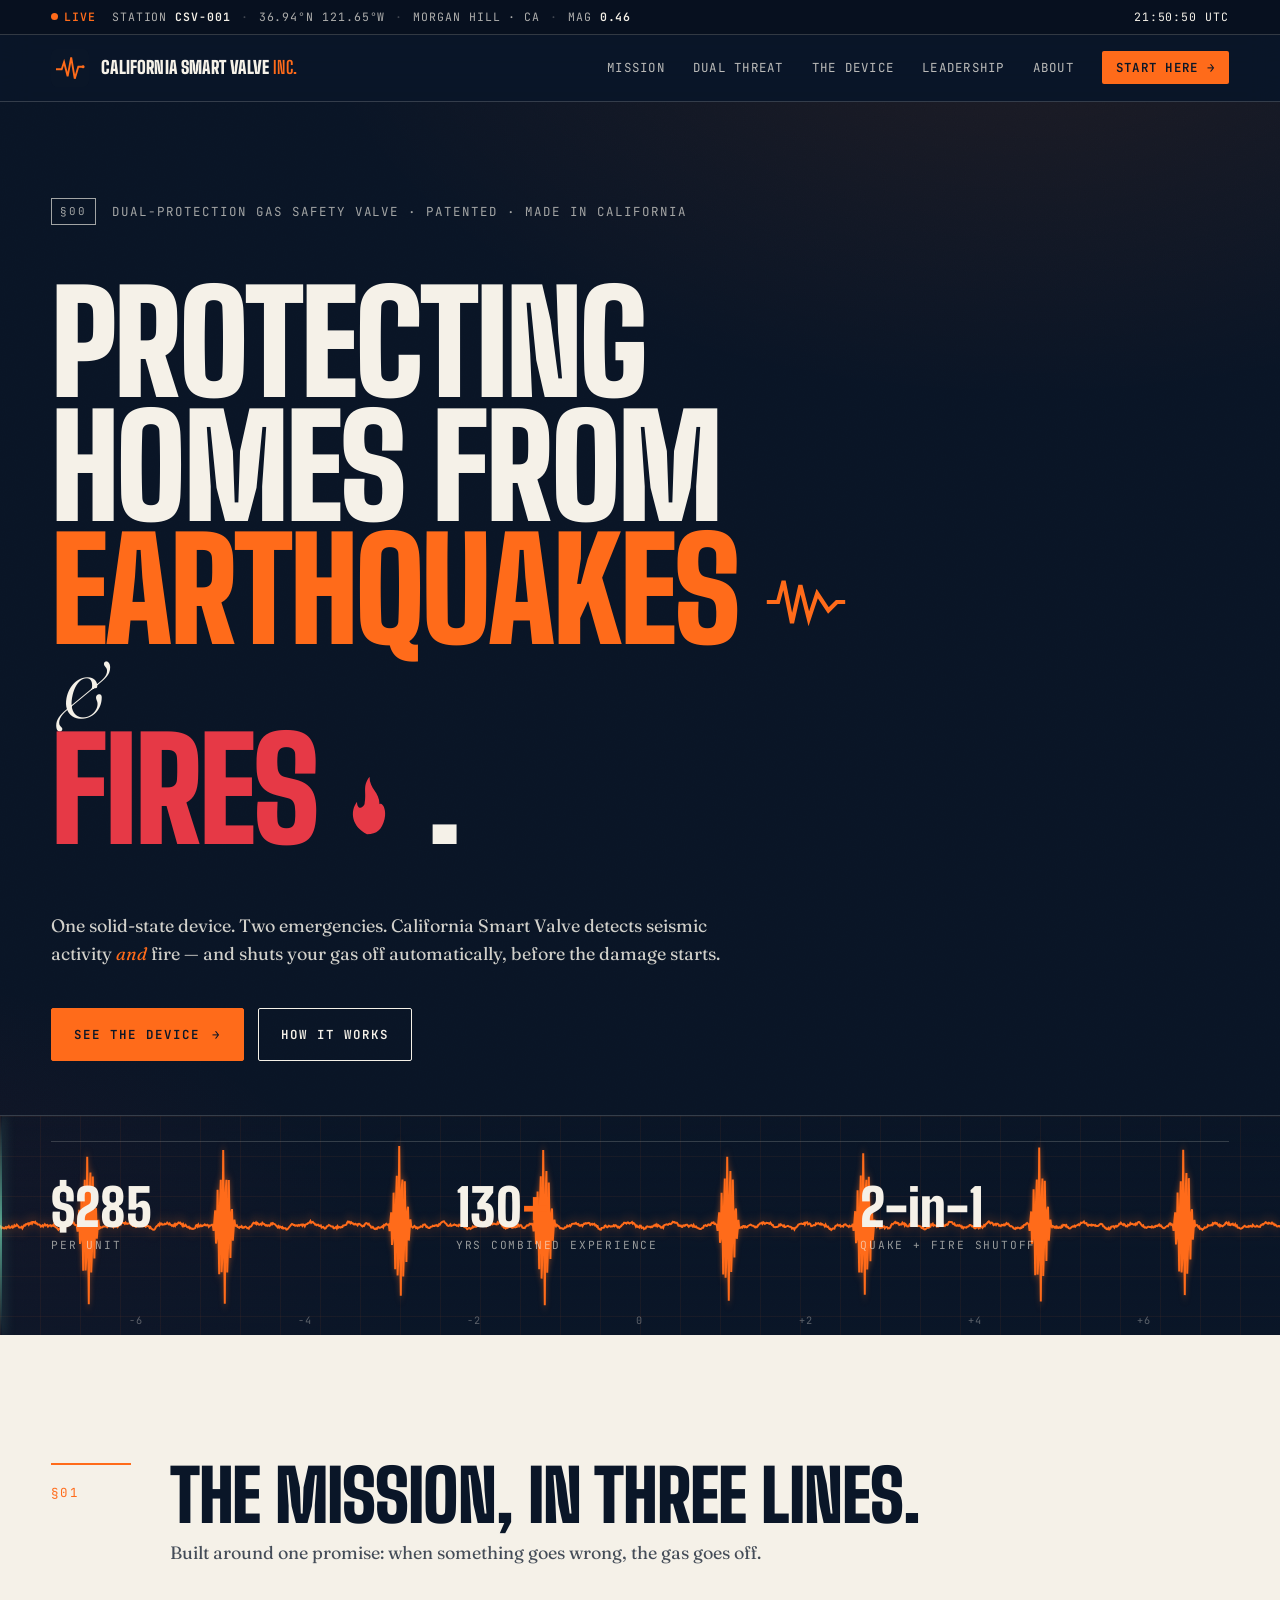
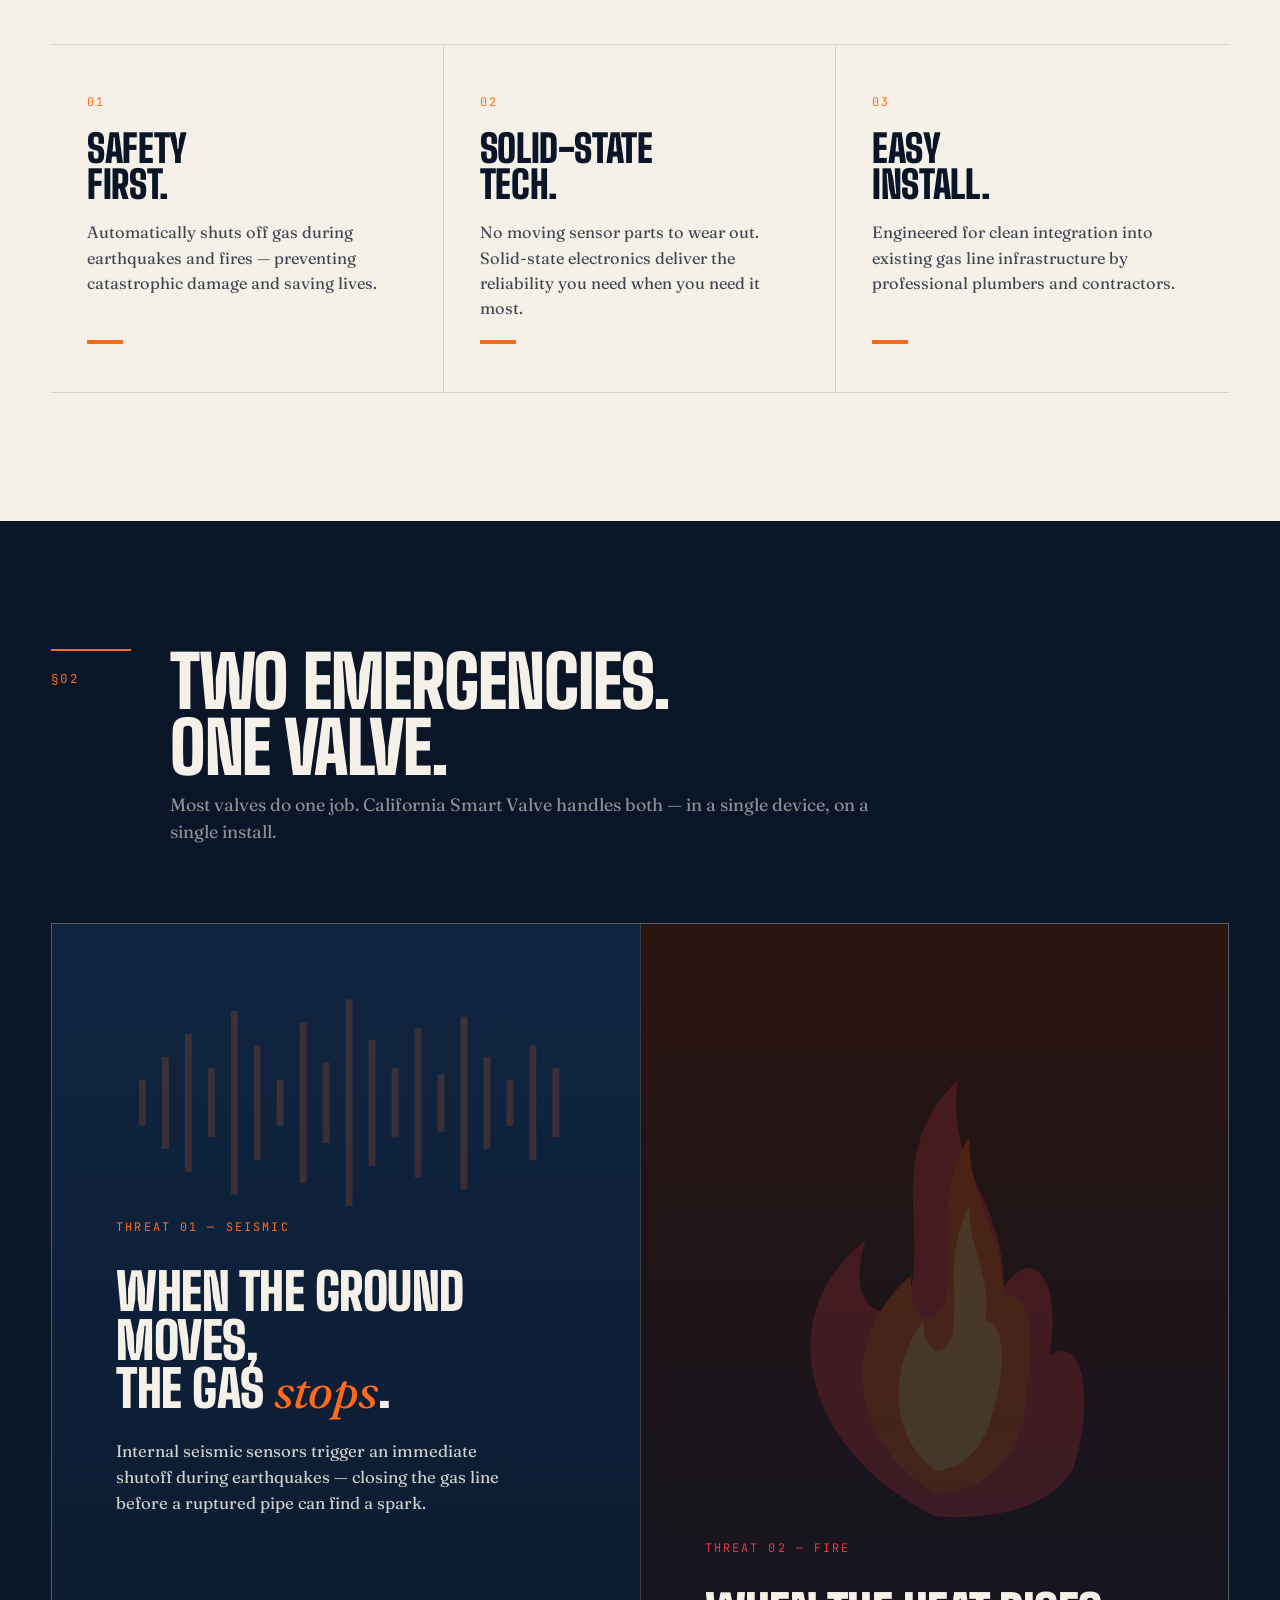
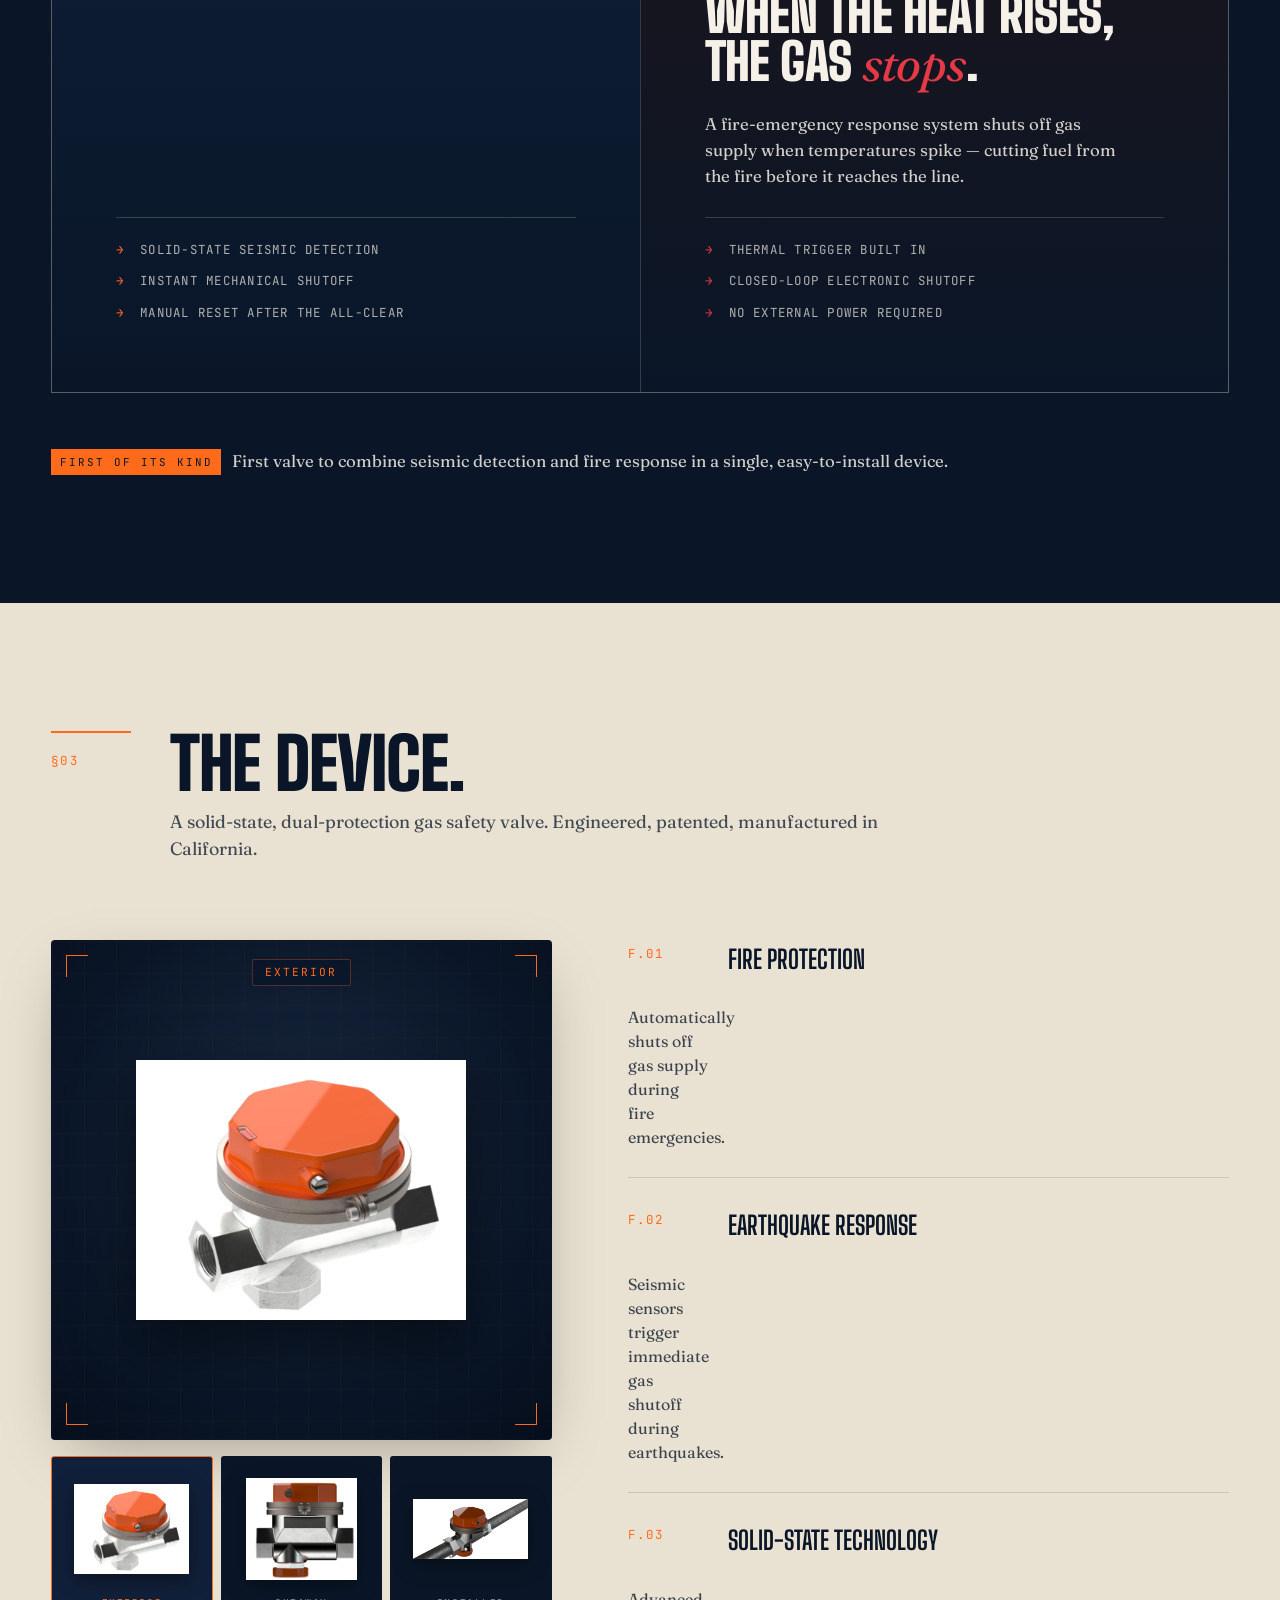
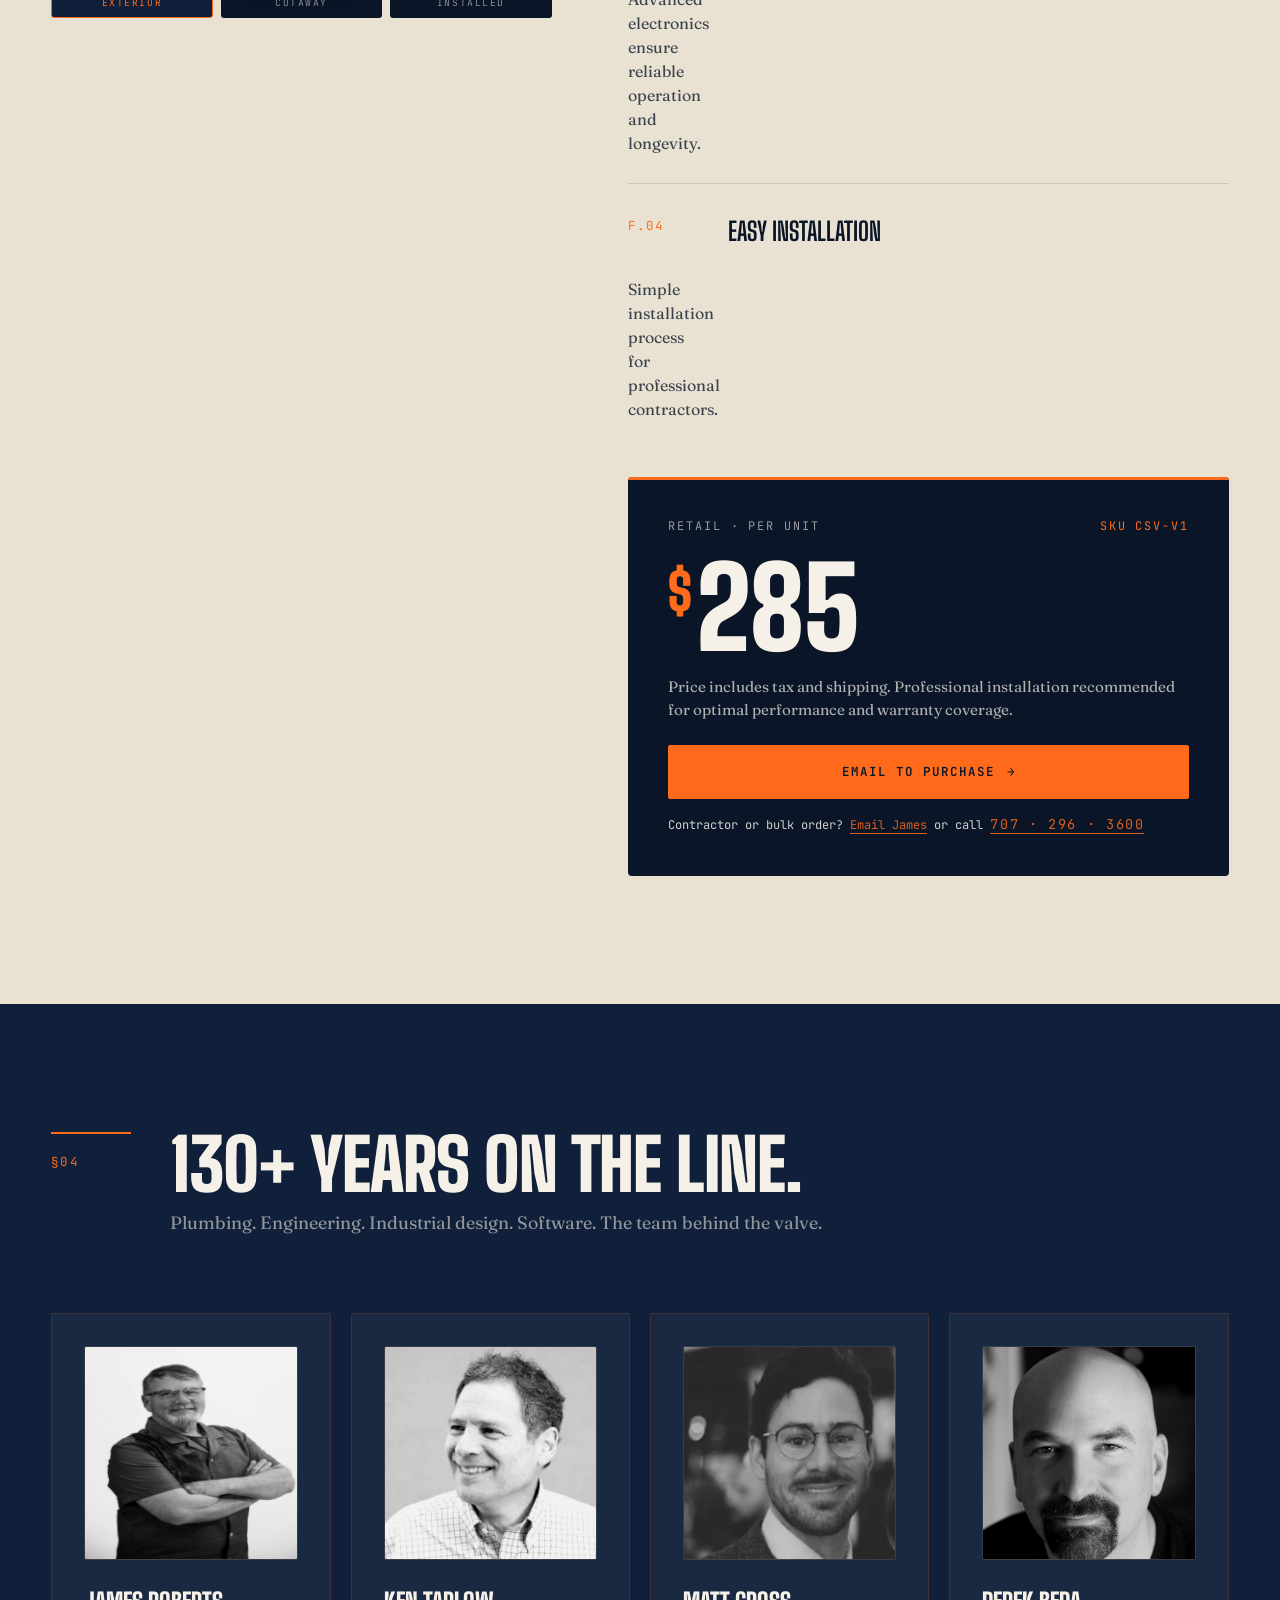
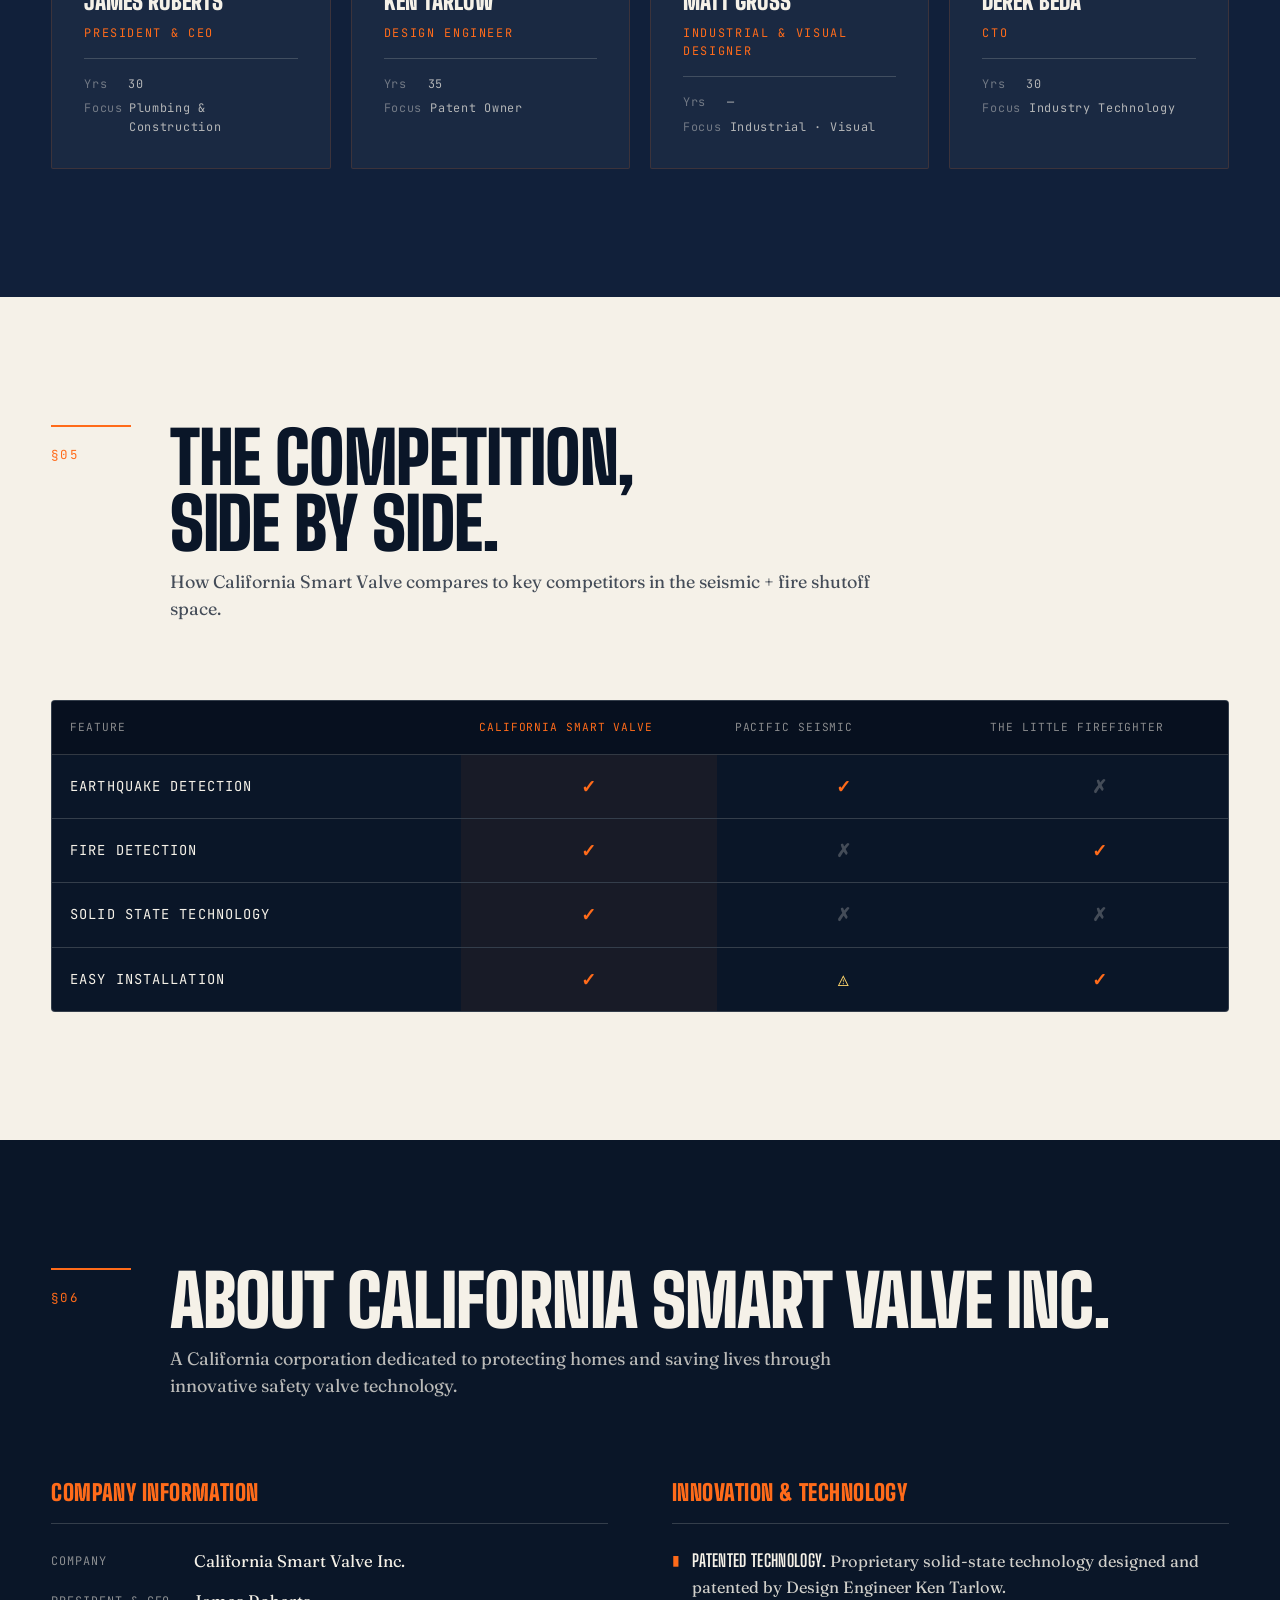
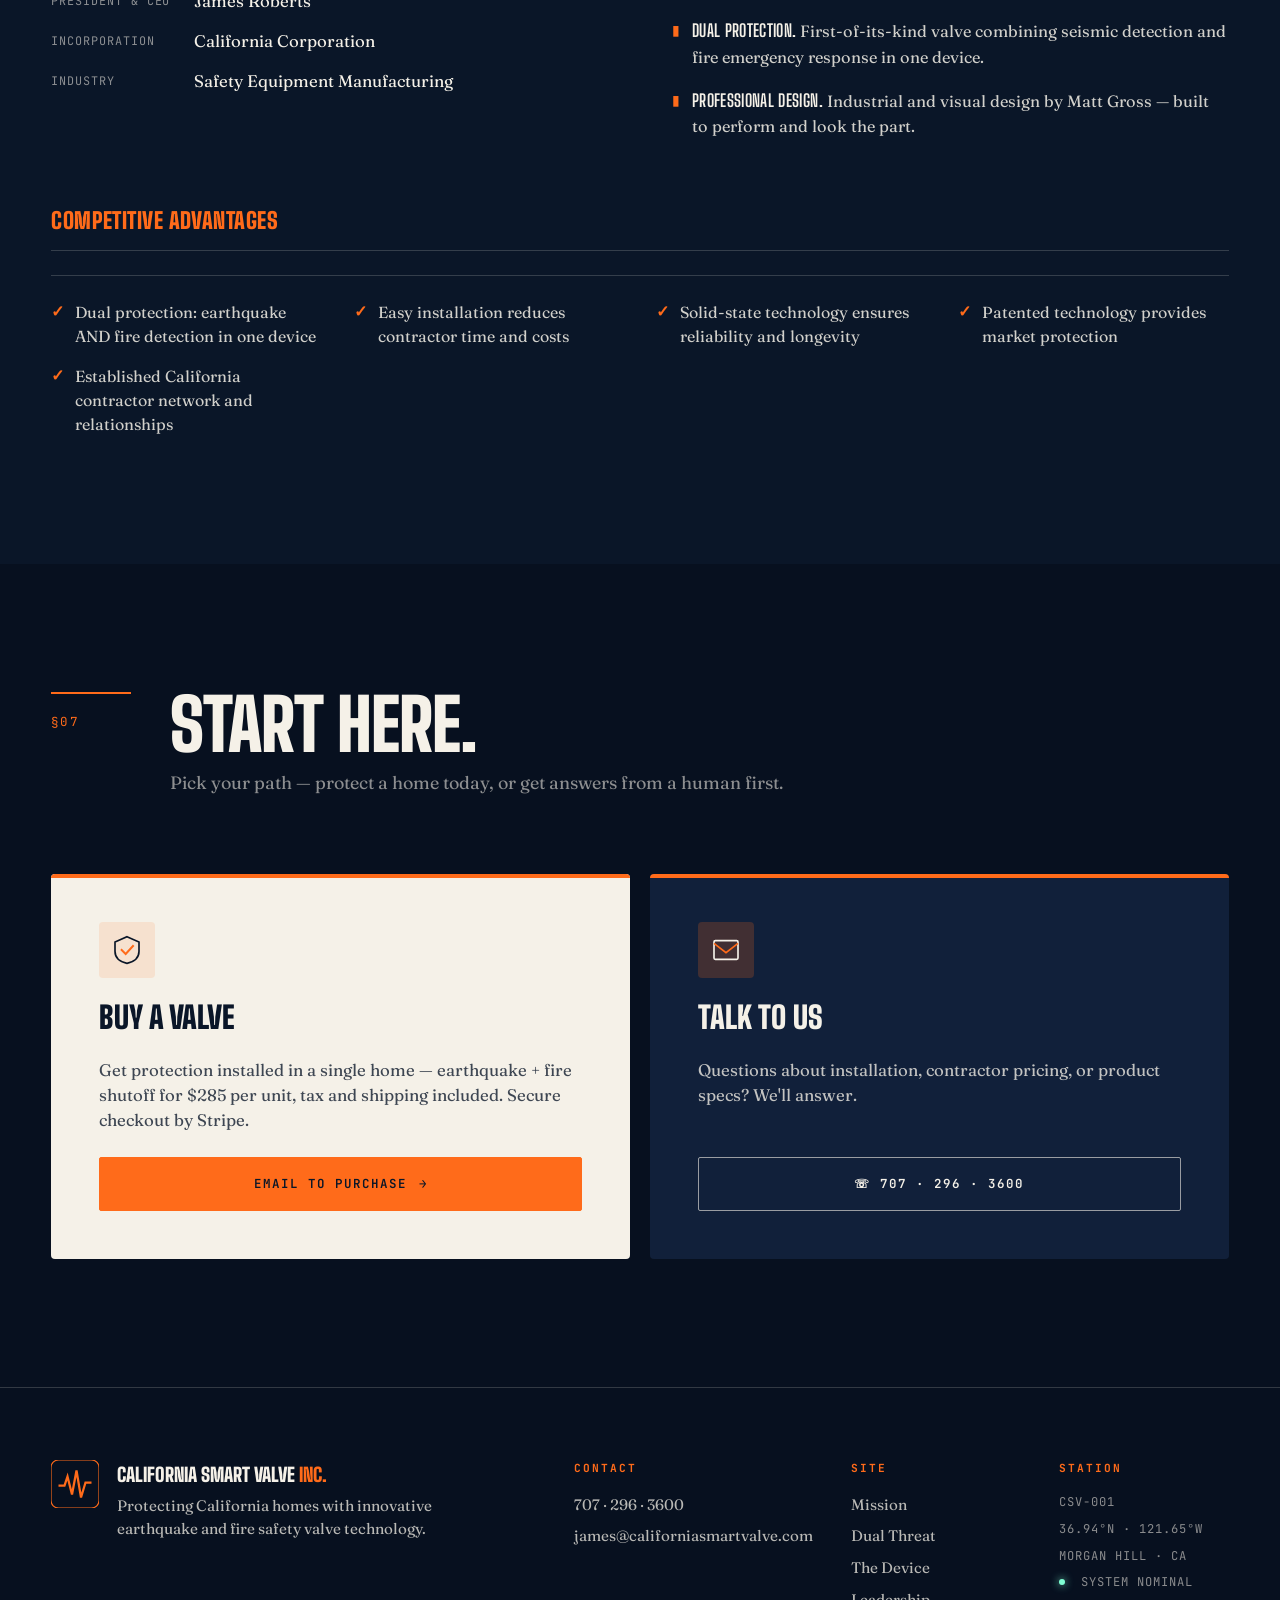
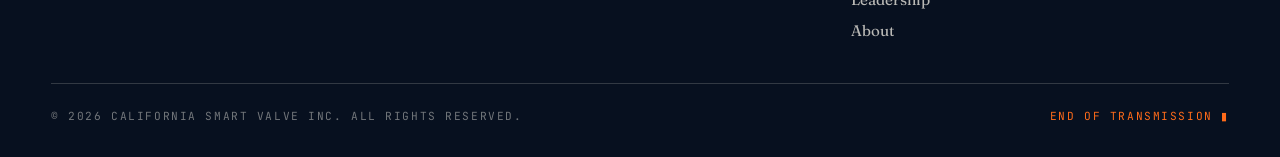
==== commit 898beee5: "feat: retail price $285 incl. tax/shipping; Stripe checkout scaffolding - Bump per-unit price from $" ====
--- a/index.html
+++ b/index.html
@@ -88,7 +88,7 @@
     </div>
 
     <div class="hero__stats">
-      <div class="stat"><span class="stat__num">$235</span><span class="stat__label">Per Unit</span></div>
+      <div class="stat"><span class="stat__num">$285</span><span class="stat__label">Per Unit</span></div>
       <div class="stat"><span class="stat__num">130<em>+</em></span><span class="stat__label">Yrs Combined Experience</span></div>
       <div class="stat"><span class="stat__num">2-in-1</span><span class="stat__label">Quake + Fire Shutoff</span></div>
     </div>
@@ -268,12 +268,12 @@
 
       <div class="price">
         <div class="price__head"><span>Retail · Per Unit</span><span class="price__sku">SKU CSV-V1</span></div>
-        <div class="price__num"><span class="price__currency">$</span>235</div>
-        <p class="price__note">Professional installation recommended for optimal performance and warranty coverage.</p>
-        <a class="btn btn--primary btn--block" href="mailto:james@californiasmartvalve.com?subject=California%20Smart%20Valve%20%E2%80%94%20Purchase%20Inquiry">
+        <div class="price__num"><span class="price__currency">$</span>285</div>
+        <p class="price__note">Price includes tax and shipping. Professional installation recommended for optimal performance and warranty coverage.</p>
+        <a class="btn btn--primary btn--block js-buy" href="mailto:james@californiasmartvalve.com?subject=California%20Smart%20Valve%20%E2%80%94%20Purchase%20Inquiry" data-buy-label="Buy Now · $285">
           <span>Email to Purchase</span><span class="btn__arrow">→</span>
         </a>
-        <a class="price__phone" href="tel:+17072963600">☏ 707 · 296 · 3600</a>
+        <p class="price__alt">Contractor or bulk order? <a href="mailto:james@californiasmartvalve.com?subject=California%20Smart%20Valve%20%E2%80%94%20Bulk%20Order">Email James</a> or call <a class="price__phone" href="tel:+17072963600">707 · 296 · 3600</a></p>
       </div>
     </div>
   </div>
@@ -433,8 +433,8 @@
         </svg>
       </div>
       <h3>Buy a Valve</h3>
-      <p>Get protection installed in a single home — earthquake + fire shutoff for $235 per unit.</p>
-      <a class="btn btn--primary btn--block" href="mailto:james@californiasmartvalve.com?subject=California%20Smart%20Valve%20%E2%80%94%20Purchase%20Inquiry">
+      <p>Get protection installed in a single home — earthquake + fire shutoff for $285 per unit, tax and shipping included. Secure checkout by Stripe.</p>
+      <a class="btn btn--primary btn--block js-buy" href="mailto:james@californiasmartvalve.com?subject=California%20Smart%20Valve%20%E2%80%94%20Purchase%20Inquiry" data-buy-label="Buy Now · $285">
         <span>Email to Purchase</span><span class="btn__arrow">→</span>
       </a>
     </article>
--- a/assets/style.css
+++ b/assets/style.css
@@ -1373,3 +1373,16 @@
   .station, .nav, .seismo, .hero__noise { display: none; }
   body { background: white; color: black; }
 }
+
+/* ── purchase alternates + order confirmation ── */
+.price__alt { margin: 14px 0 0; font-family: var(--mono); font-size: 12px; line-height: 1.7; opacity: .85; }
+.price__alt a { color: var(--orange); text-decoration: none; border-bottom: 1px solid currentColor; }
+.price__alt .price__phone { display: inline; margin: 0; }
+.confirm { min-height: 70vh; display: grid; place-items: center; padding: clamp(56px,10vh,120px) var(--pad); background: var(--navy); color: var(--bone); }
+.confirm__card { max-width: 640px; width: 100%; padding: clamp(28px,4vw,48px); border: 1px solid var(--rule); background: var(--navy-2); }
+.confirm__num { font-family: var(--mono); font-size: 12px; letter-spacing: .18em; color: var(--pulse); }
+.confirm h1 { font-family: var(--display); font-weight: 900; font-size: clamp(40px,6vw,72px); line-height: .95; margin: 14px 0 18px; text-transform: uppercase; }
+.confirm p { font-family: var(--serif); font-size: 17px; line-height: 1.6; margin: 0 0 14px; opacity: .92; }
+.confirm ol { margin: 18px 0 26px; padding-left: 22px; font-family: var(--serif); line-height: 1.6; }
+.confirm ol li { margin-bottom: 8px; }
+.confirm .btn { margin-top: 8px; }
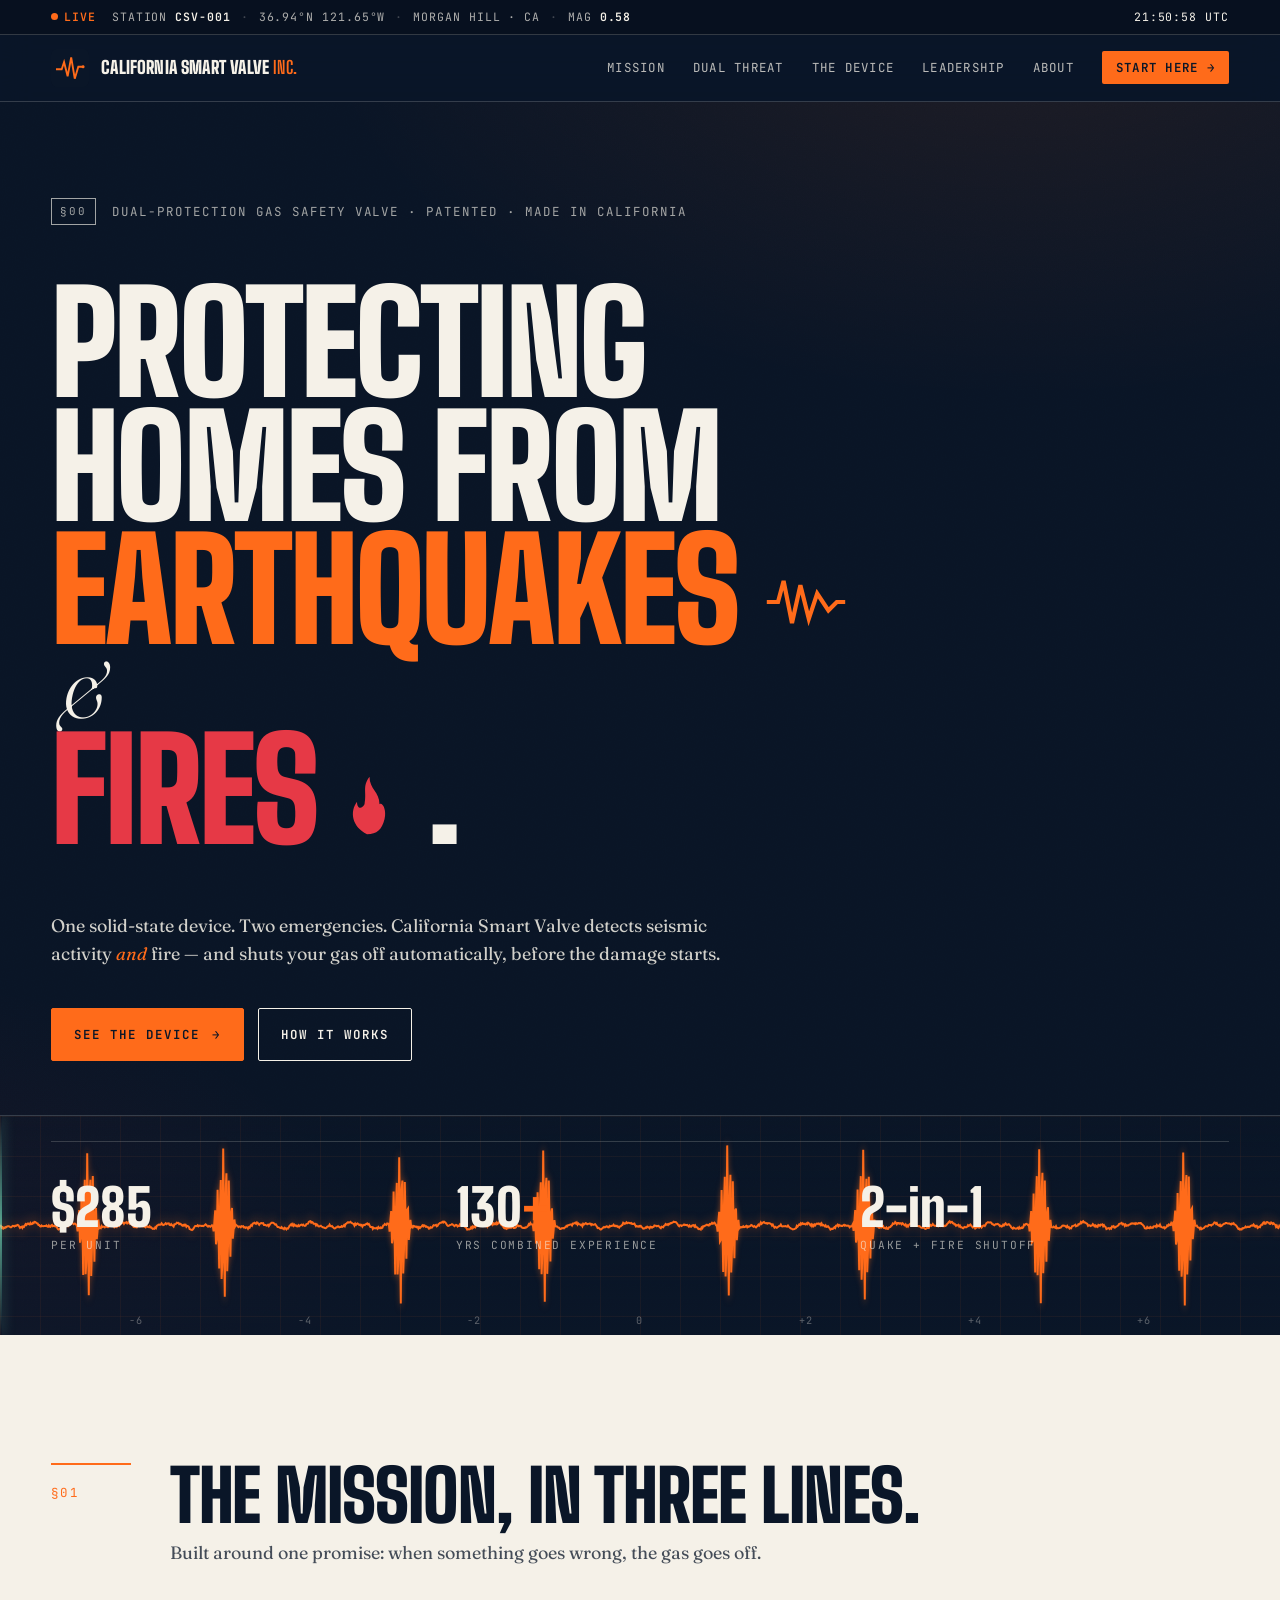
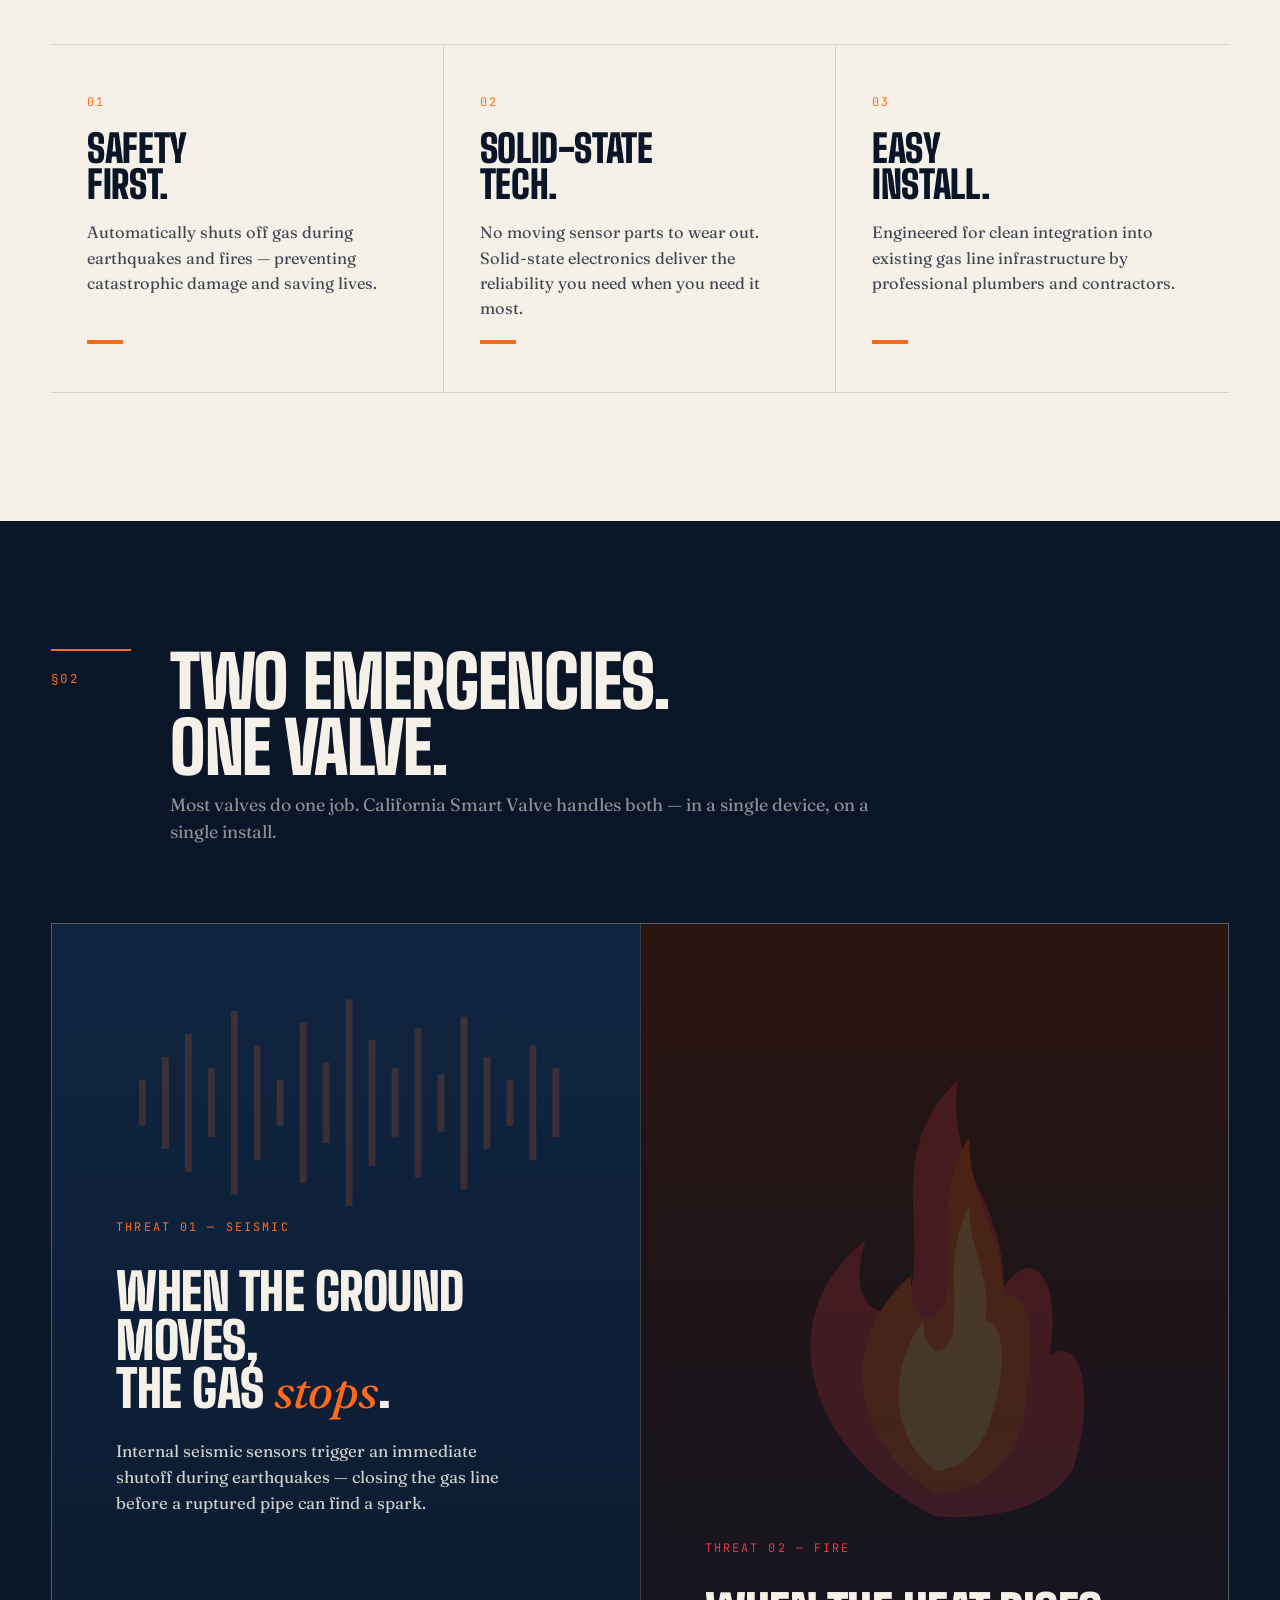
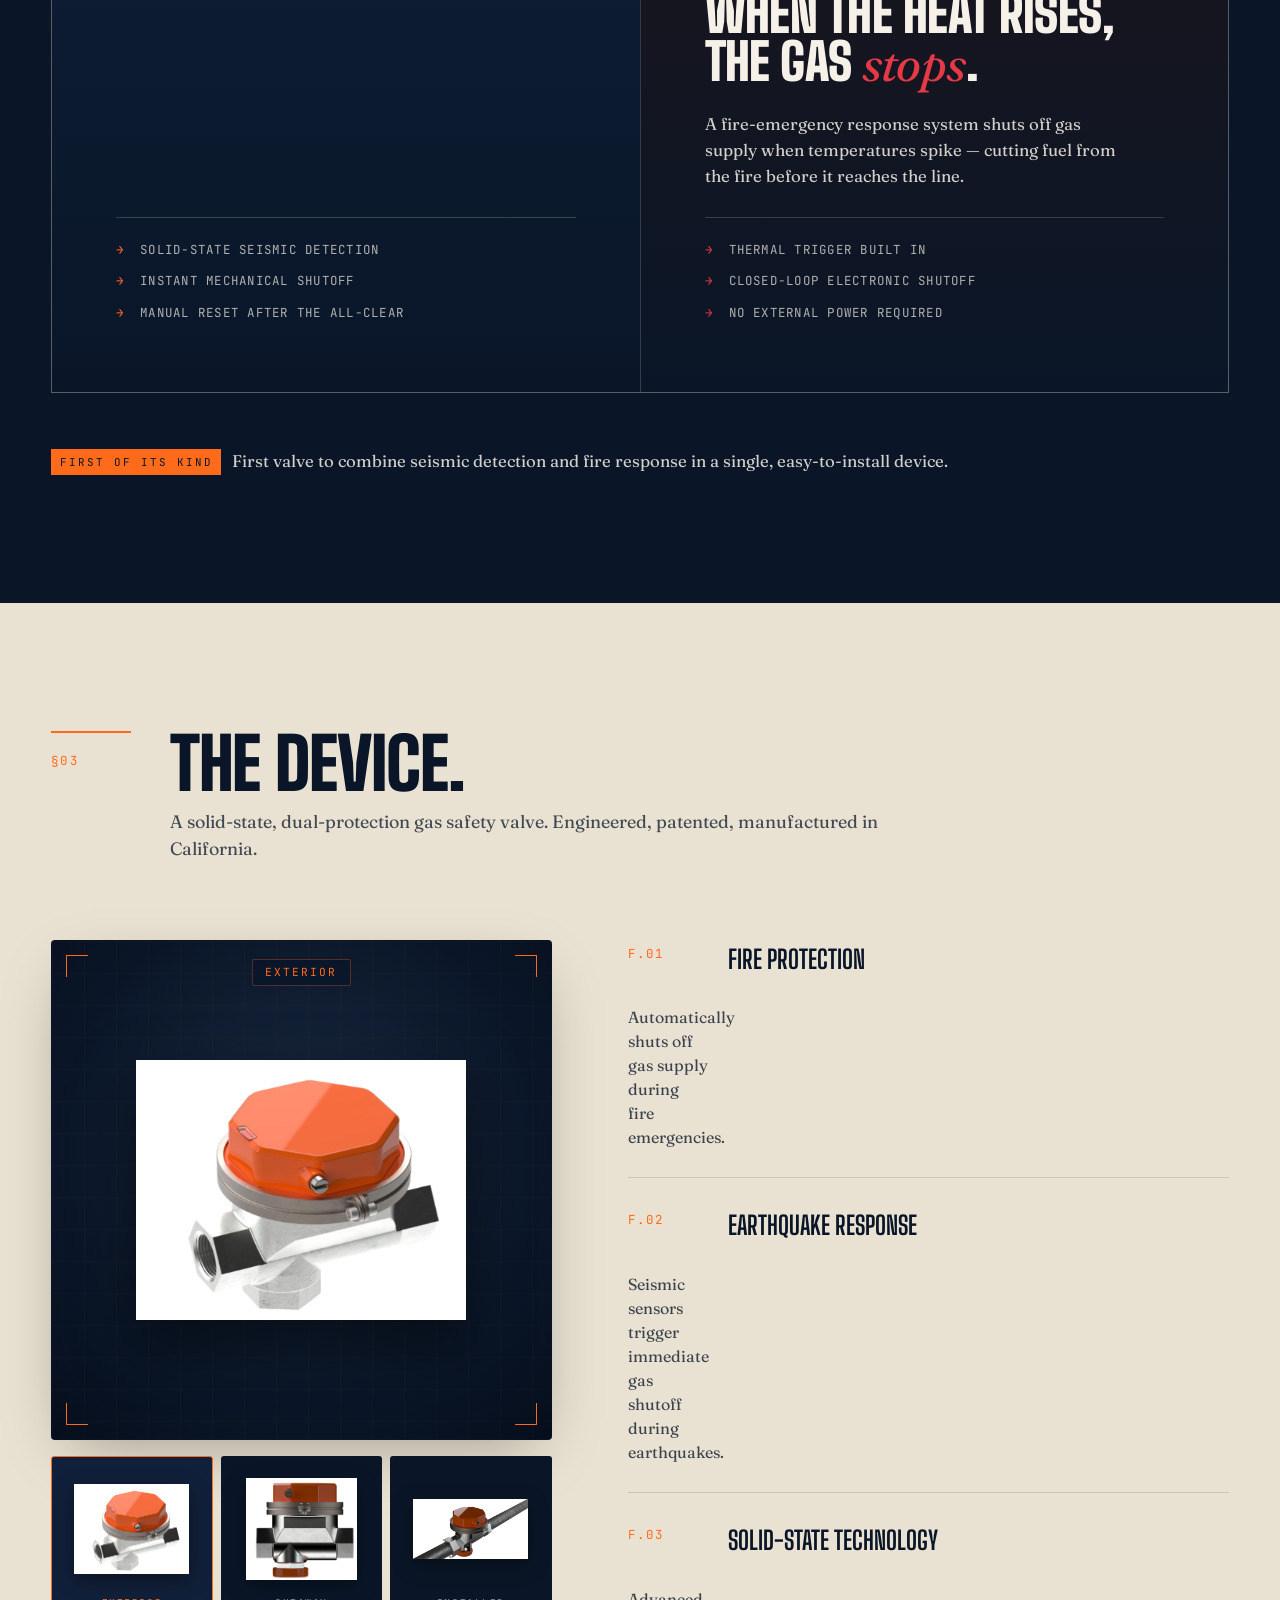
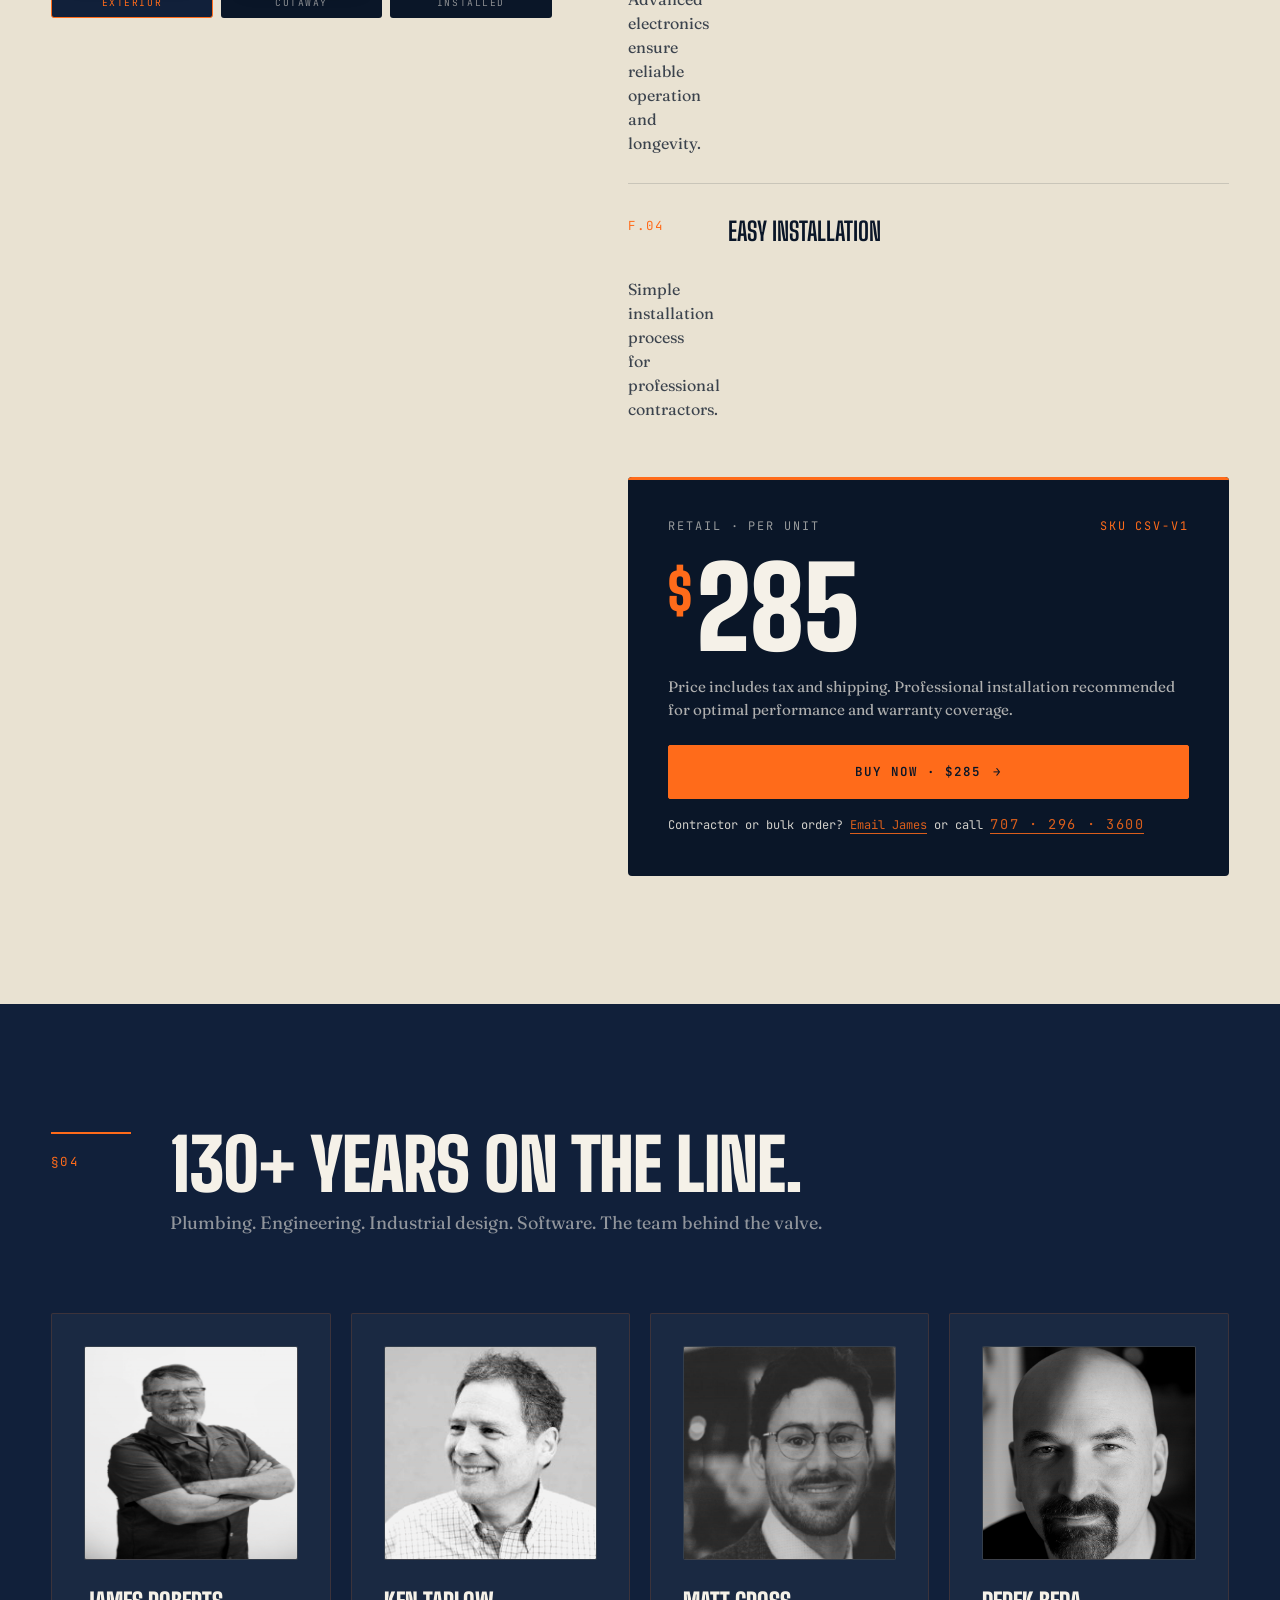
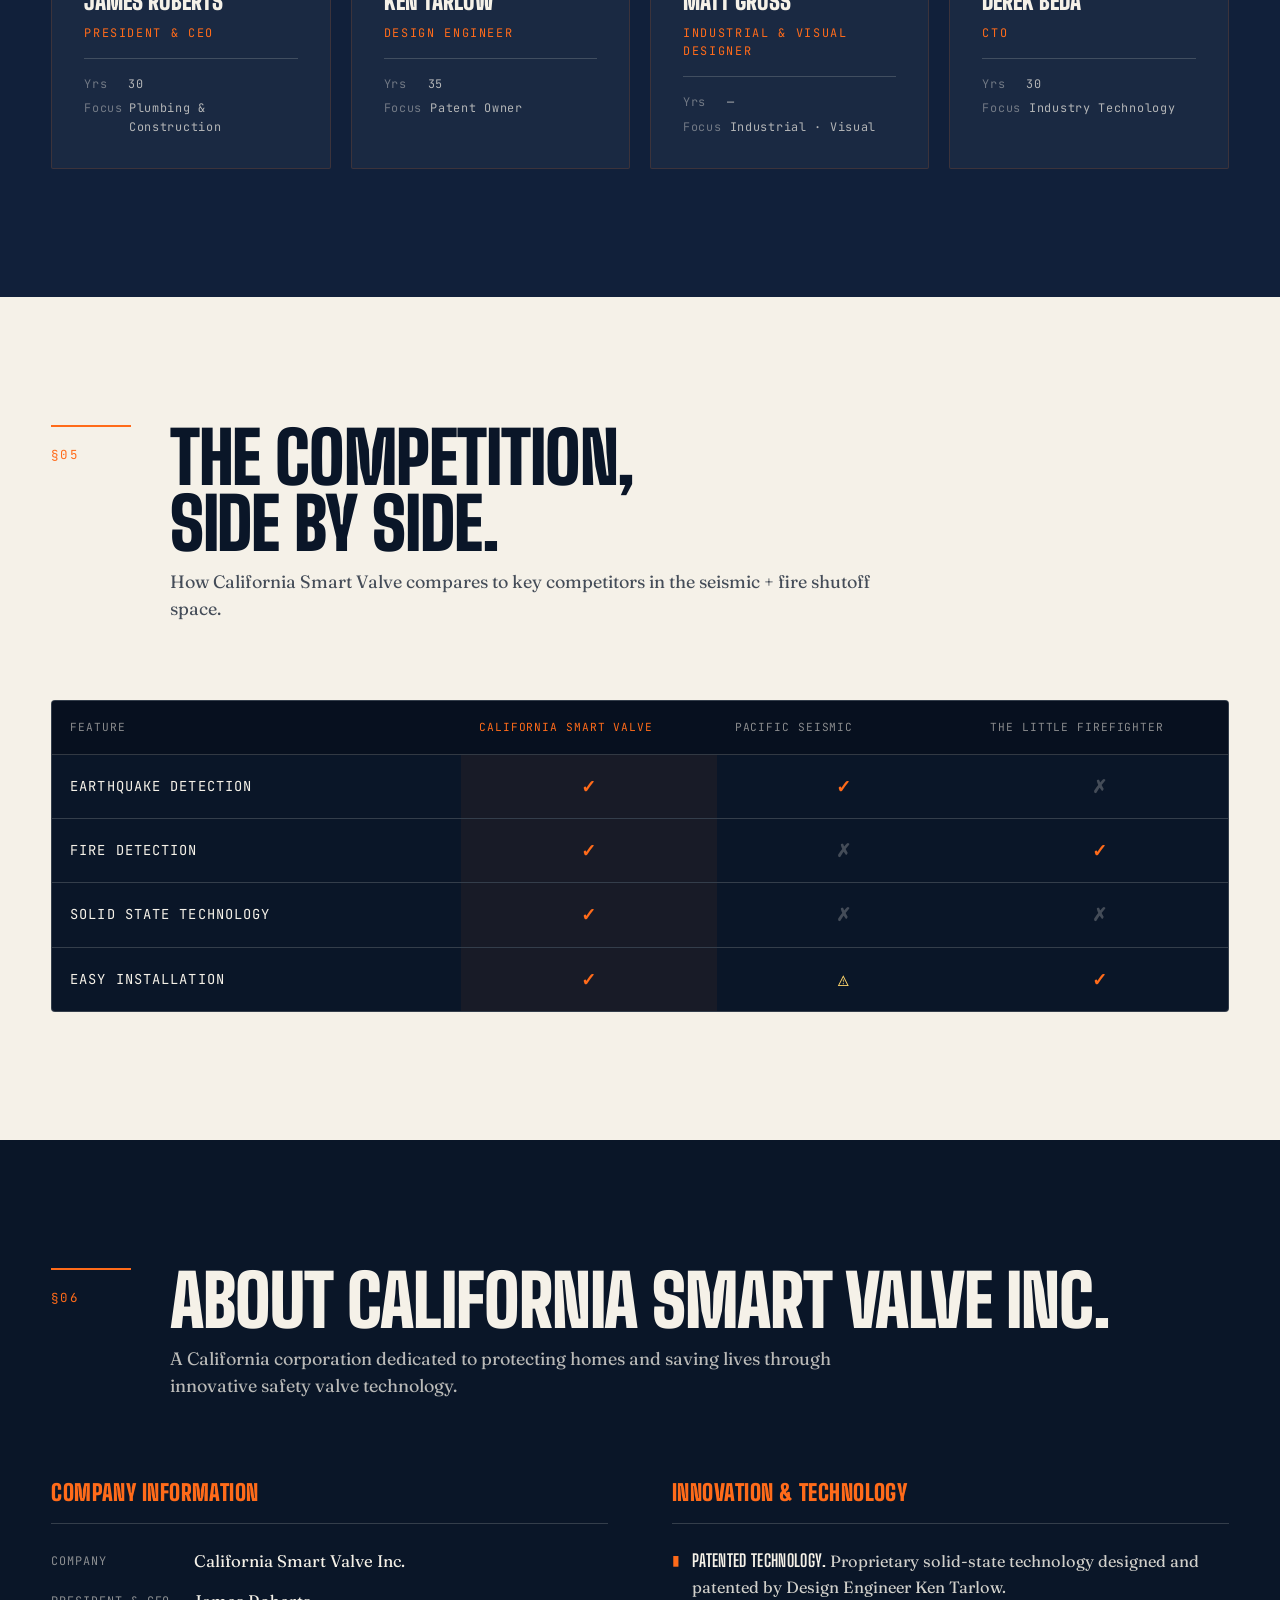
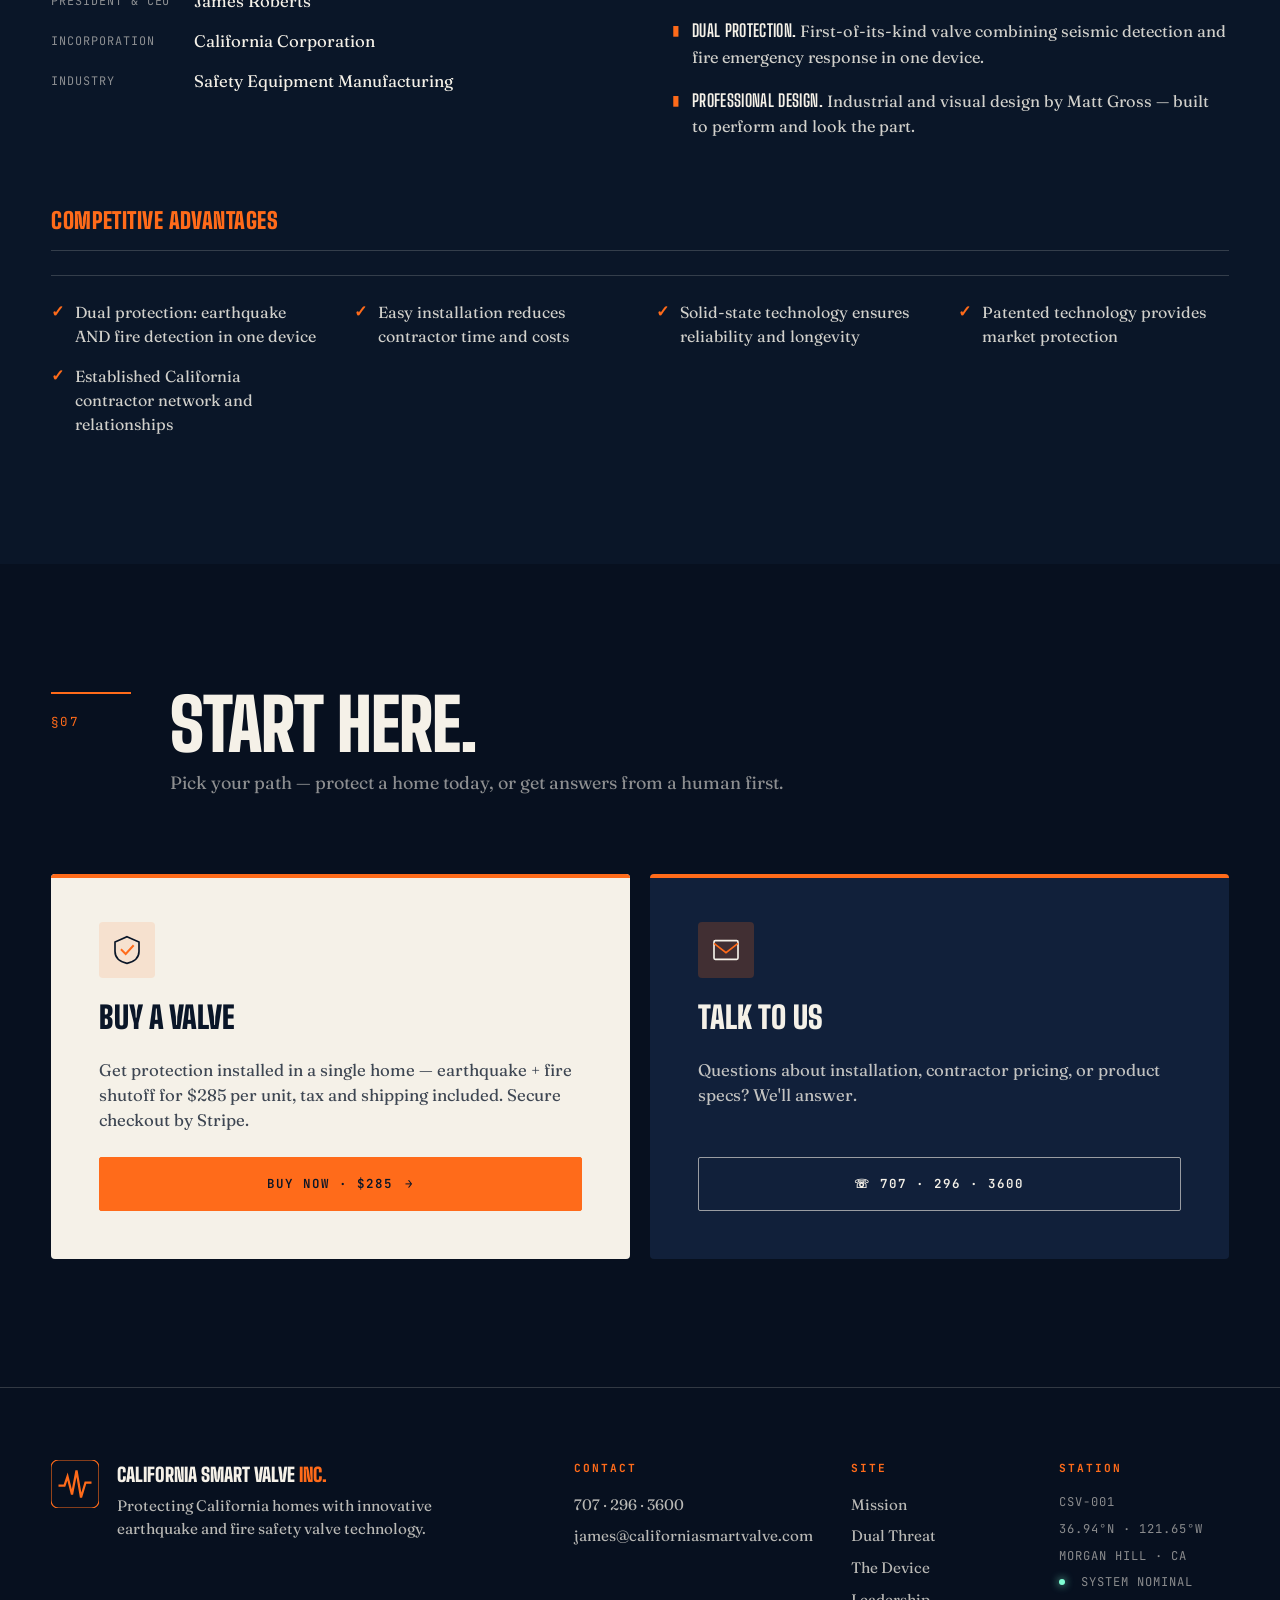
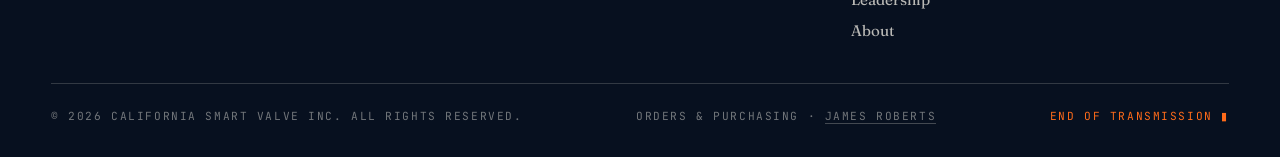
==== commit f1fc94c1: "feat: live Stripe checkout at $285; orders contact in footer - Wire the California Smart Valve Inc. " ====
--- a/index.html
+++ b/index.html
@@ -500,7 +500,8 @@
   </div>
   <div class="foot__rule"></div>
   <div class="foot__bottom">
-    <span>© <span data-year>2026</span> California Smart Valve Inc. All rights reserved.</span>
+    <span>&copy; <span data-year>2026</span> California Smart Valve Inc. All rights reserved.</span>
+    <span class="foot__orders">Orders &amp; purchasing &middot; <a href="mailto:james@californiasmartvalve.com?subject=California%20Smart%20Valve%20%E2%80%94%20Order%20Question">James Roberts</a></span>
     <span class="foot__mono-tag">END OF TRANSMISSION ▮</span>
   </div>
 </footer>
--- a/assets/style.css
+++ b/assets/style.css
@@ -1343,6 +1343,8 @@
   margin: 24px auto 0;
   display: flex;
   justify-content: space-between;
+  flex-wrap: wrap;
+  gap: 10px 28px;
   align-items: center;
   font-family: var(--mono);
   font-size: 0.7rem;
@@ -1351,6 +1353,8 @@
   color: rgba(245,241,232,.45);
 }
 .foot__mono-tag { color: var(--orange); }
+.foot__orders a { color: inherit; text-decoration: none; border-bottom: 1px solid rgba(245,241,232,.25); }
+.foot__orders a:hover { color: var(--orange); border-bottom-color: currentColor; }
 
 @media (max-width: 720px) {
   .foot__inner { grid-template-columns: 1fr; }
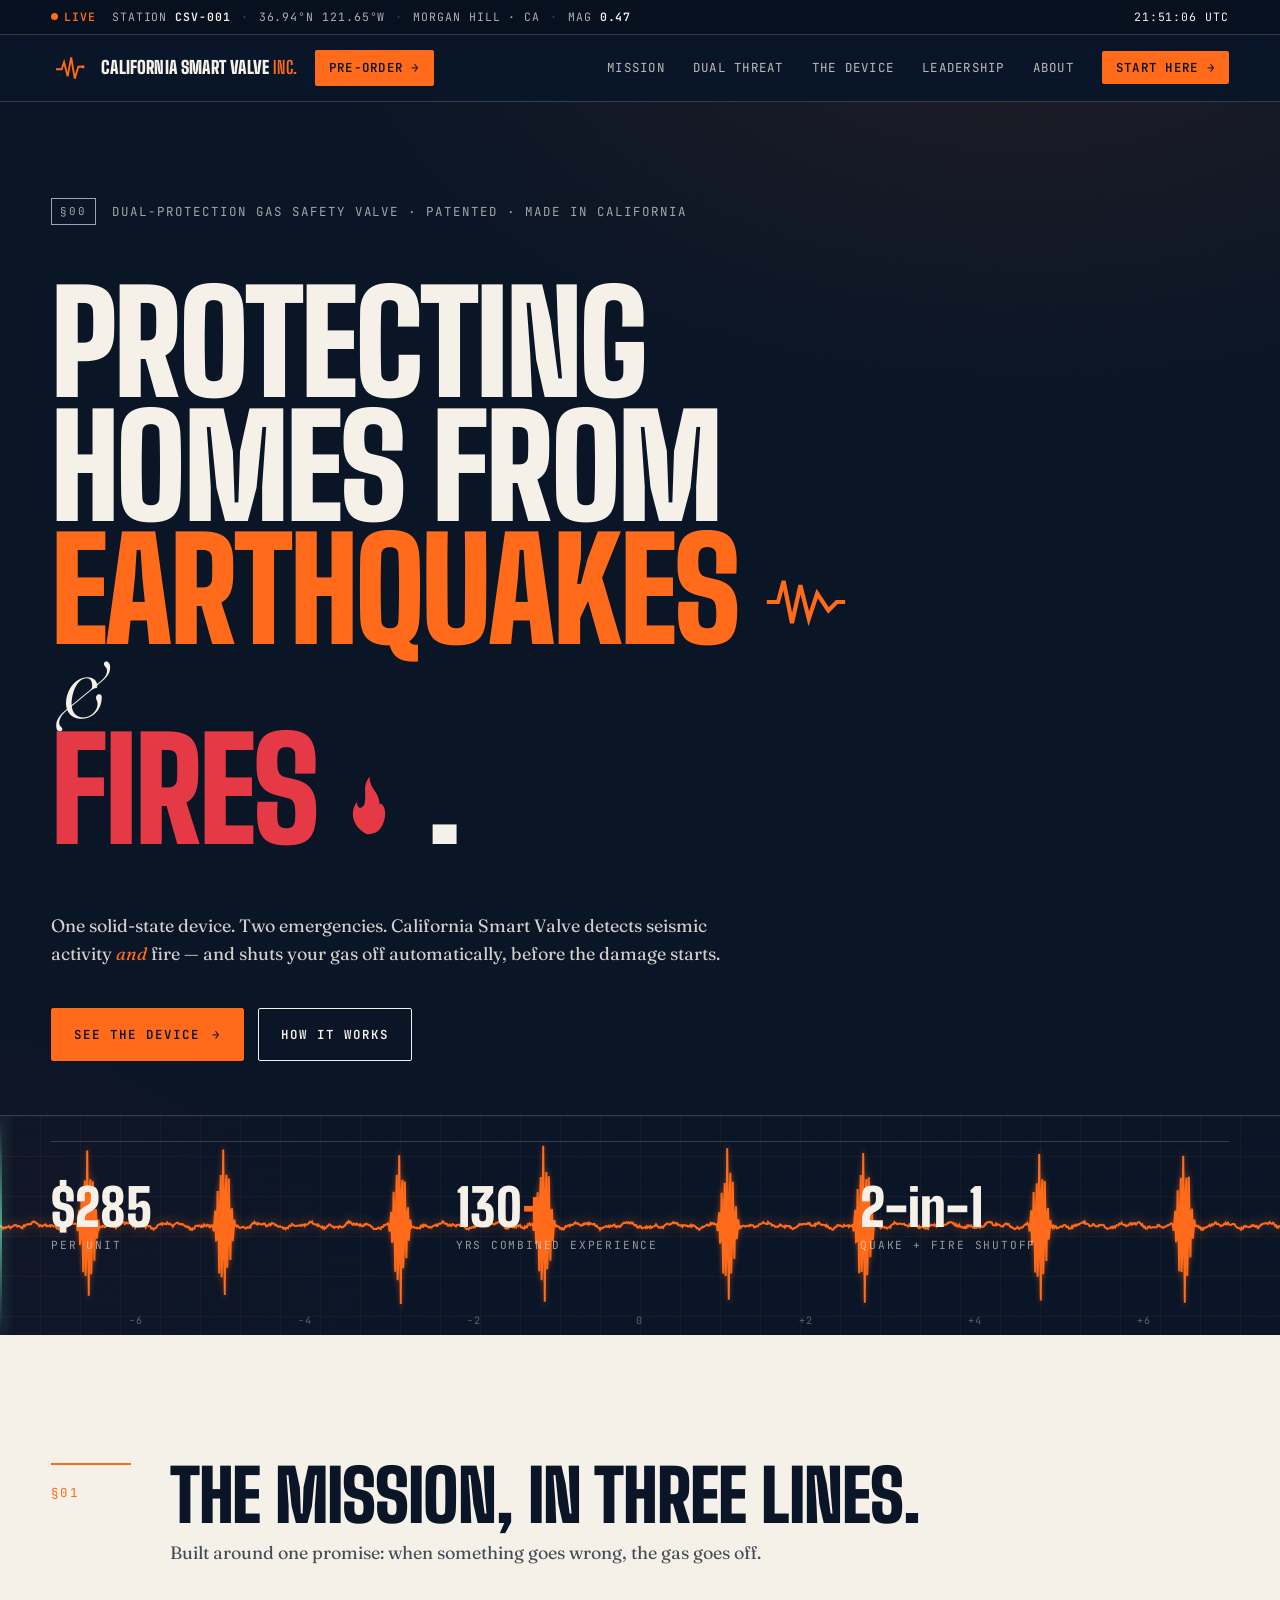
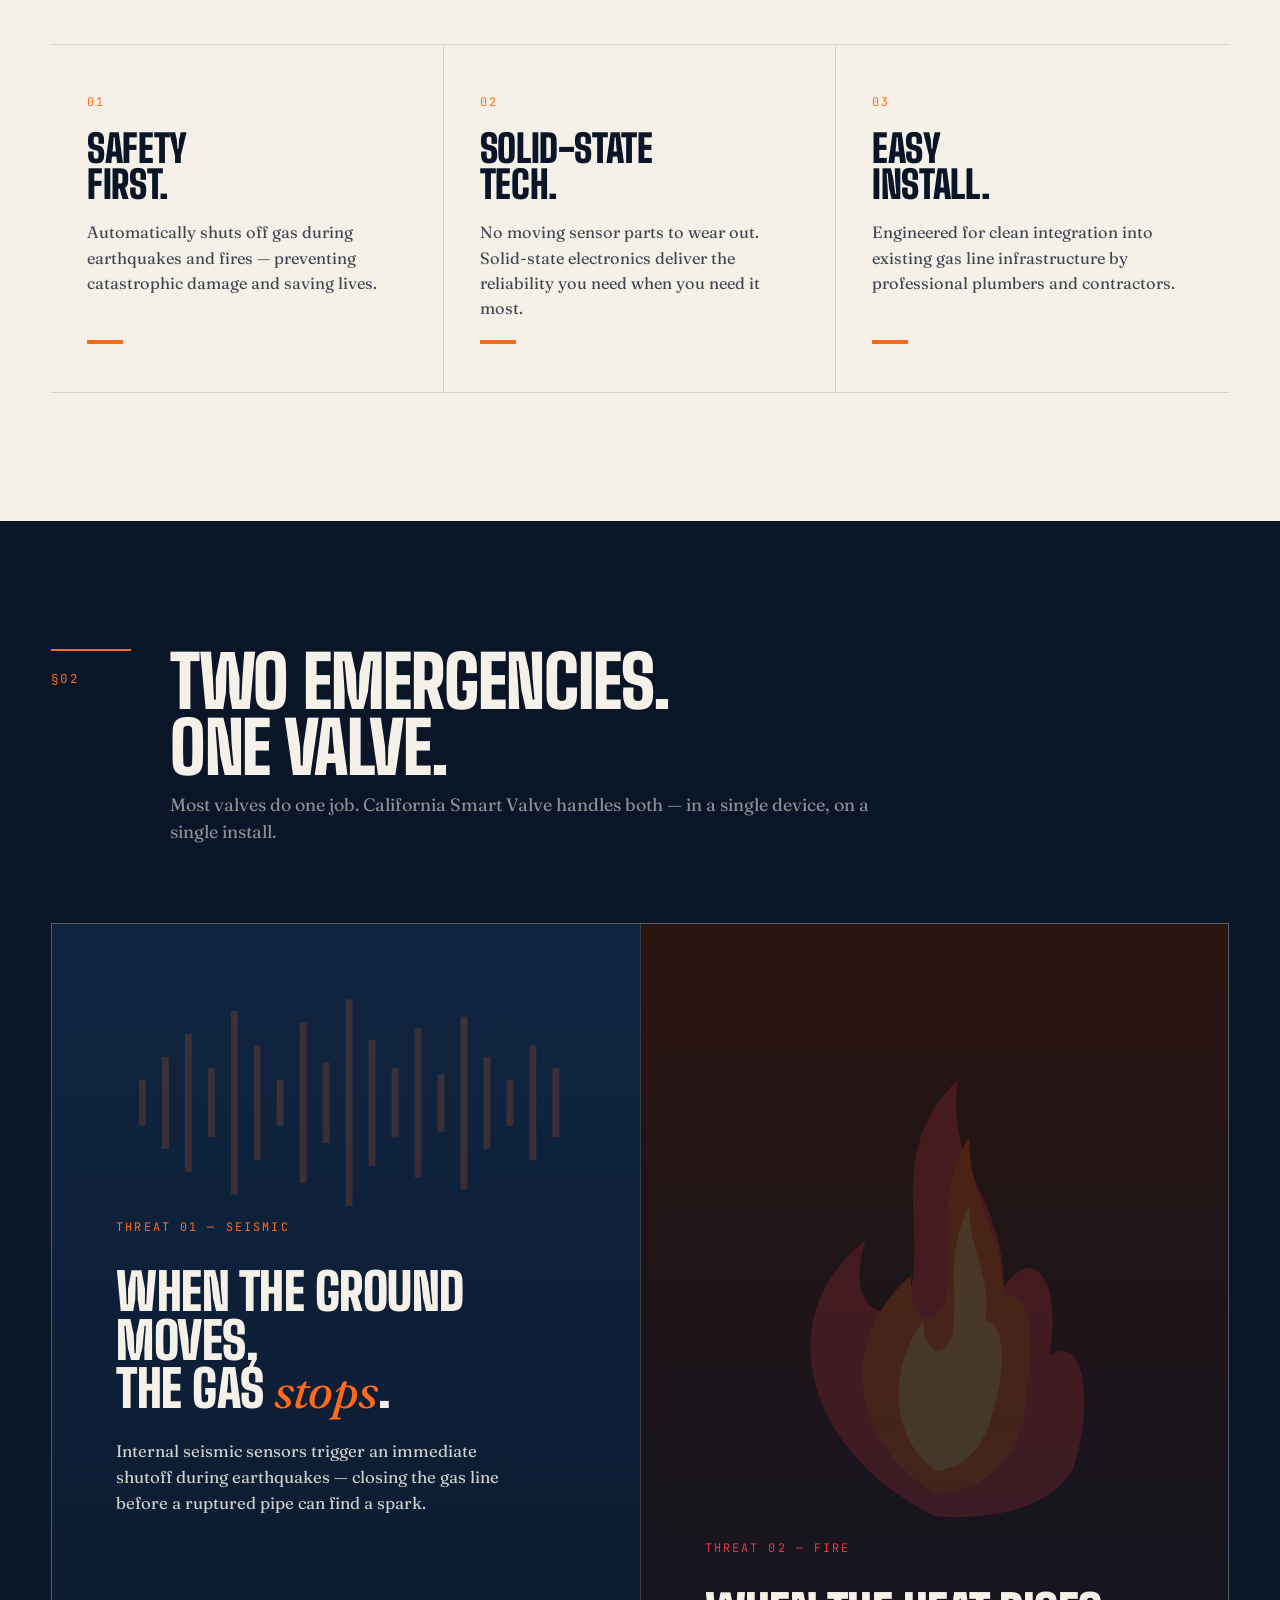
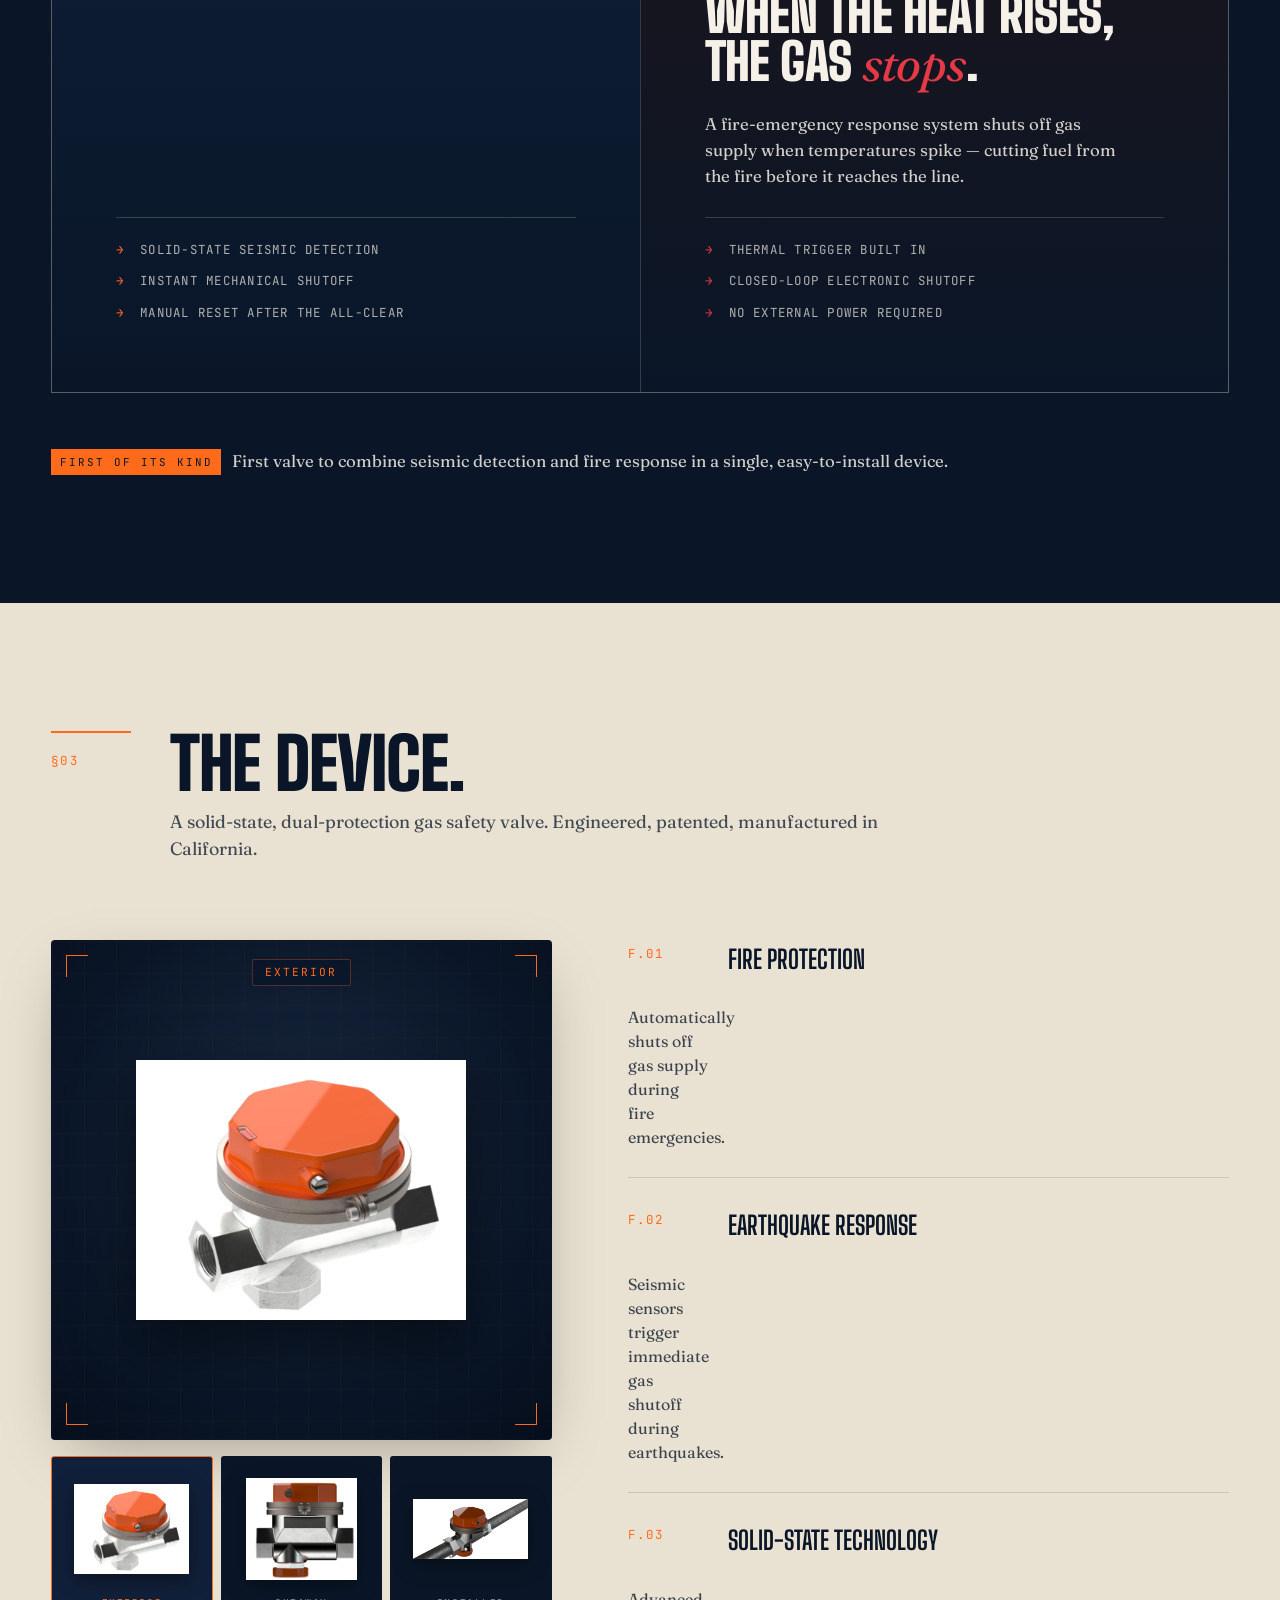
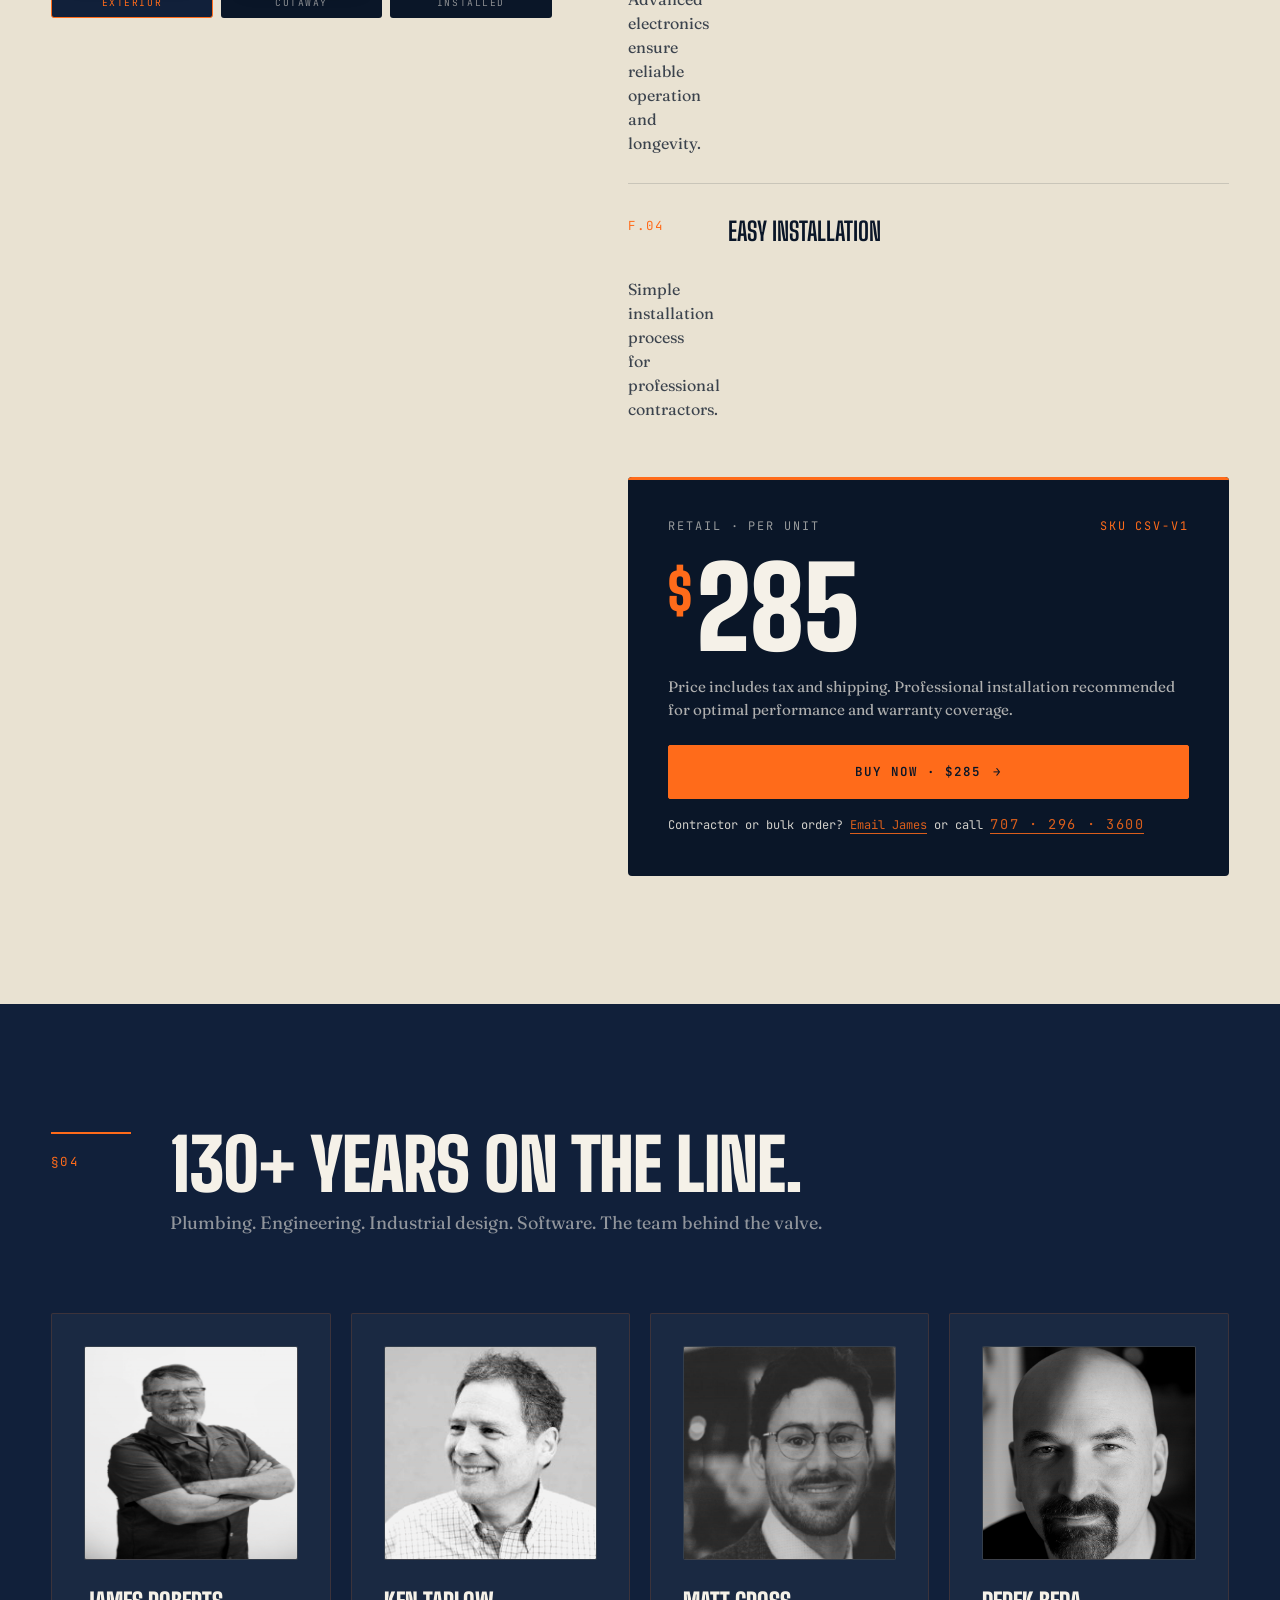
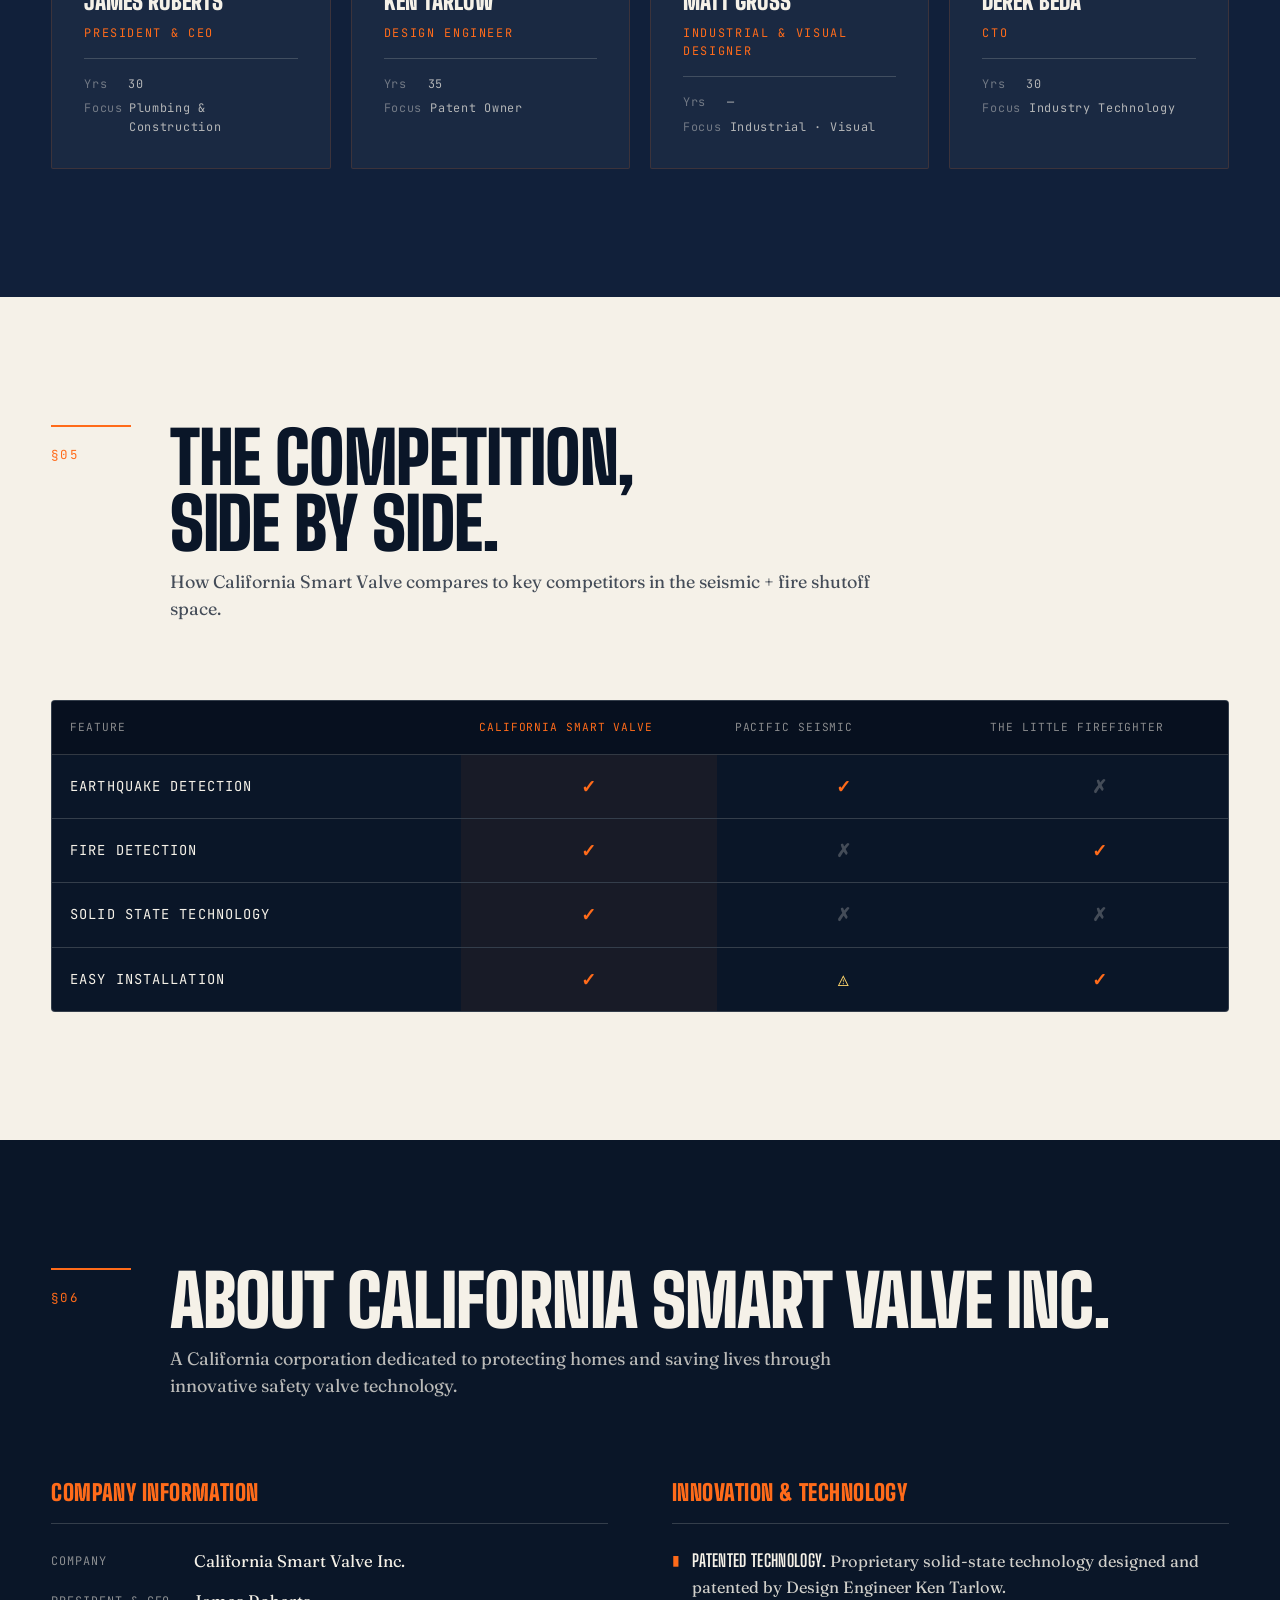
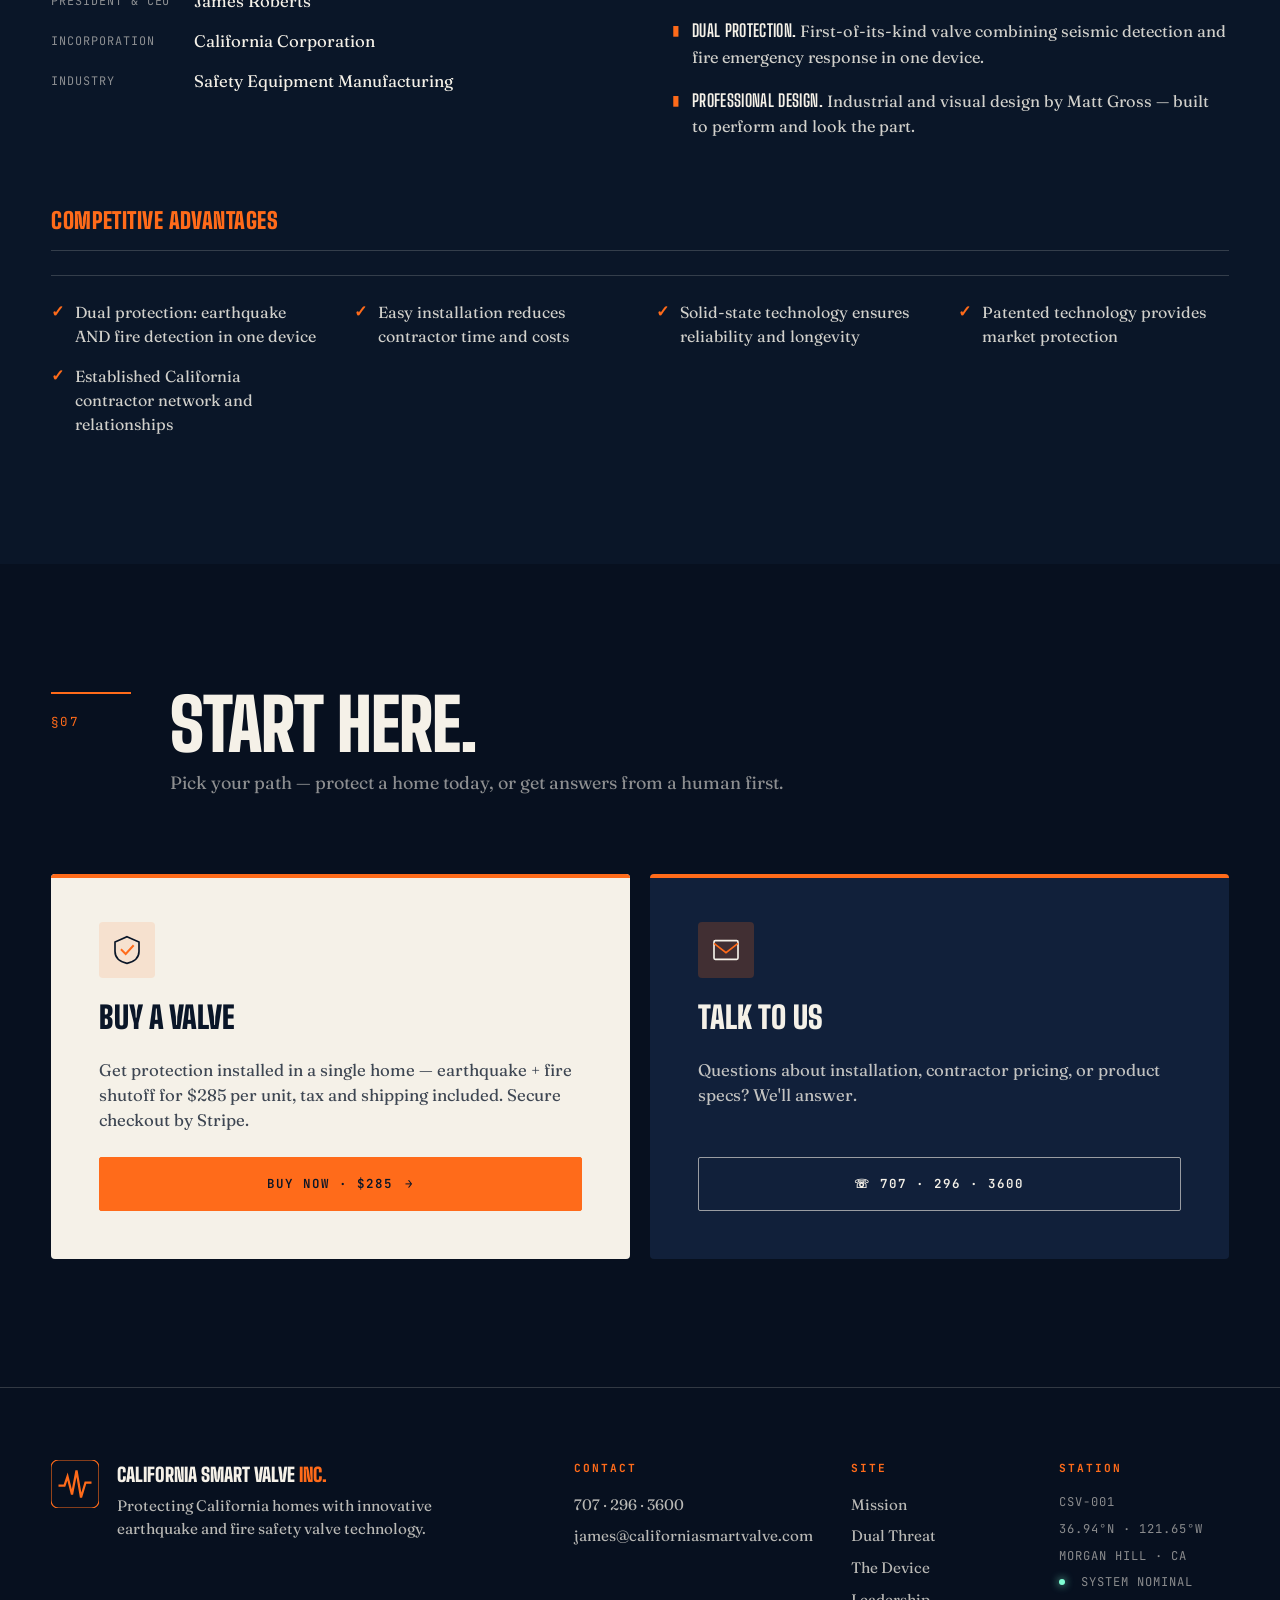
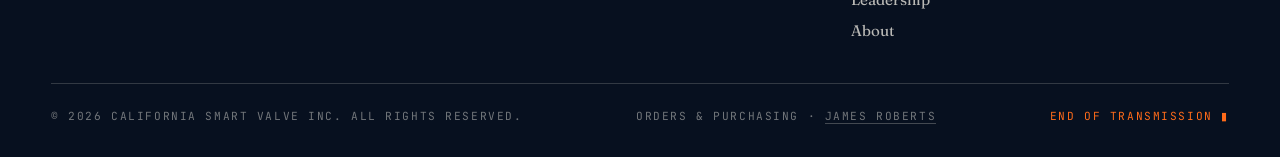
==== commit f8c86732: "feat(nav): add Pre-Order button on the left of the top bar Sits beside the brand and routes to the S" ====
--- a/index.html
+++ b/index.html
@@ -36,14 +36,17 @@
 
 <!-- ────────────── NAV ────────────── -->
 <nav class="nav" aria-label="Primary">
-  <a class="nav__brand" href="#top">
-    <svg class="nav__logo" viewBox="0 0 64 64" aria-hidden="true">
-      <rect width="64" height="64" rx="10" fill="#0A1628"/>
-      <path d="M10 34 L18 34 L22 22 L28 46 L34 14 L40 50 L46 30 L54 30" fill="none" stroke="#FF6B1A" stroke-width="3.2" stroke-linecap="square"/>
-      <circle cx="54" cy="30" r="2.6" fill="#FF6B1A"/>
-    </svg>
-    <span class="nav__brand-text">California Smart Valve <em>Inc.</em></span>
-  </a>
+  <div class="nav__left">
+    <a class="nav__brand" href="#top">
+      <svg class="nav__logo" viewBox="0 0 64 64" aria-hidden="true">
+        <rect width="64" height="64" rx="10" fill="#0A1628"/>
+        <path d="M10 34 L18 34 L22 22 L28 46 L34 14 L40 50 L46 30 L54 30" fill="none" stroke="#FF6B1A" stroke-width="3.2" stroke-linecap="square"/>
+        <circle cx="54" cy="30" r="2.6" fill="#FF6B1A"/>
+      </svg>
+      <span class="nav__brand-text">California Smart Valve <em>Inc.</em></span>
+    </a>
+    <a class="nav__preorder js-buy" href="mailto:james@californiasmartvalve.com?subject=California%20Smart%20Valve%20%E2%80%94%20Pre-Order" data-buy-label="Pre-Order &rarr;"><span>Pre-Order &rarr;</span></a>
+  </div>
   <button class="nav__toggle" aria-label="Open navigation" aria-expanded="false">
     <span></span><span></span><span></span>
   </button>
--- a/assets/style.css
+++ b/assets/style.css
@@ -133,7 +133,23 @@
   -webkit-backdrop-filter: blur(14px);
   border-bottom: 1px solid var(--rule);
 }
-.nav__brand { display: flex; align-items: center; gap: 12px; }
+.nav__left { display: flex; align-items: center; gap: 18px; min-width: 0; }
+.nav__brand { display: flex; align-items: center; gap: 12px; min-width: 0; }
+.nav__preorder {
+  flex-shrink: 0;
+  font-family: var(--mono);
+  font-size: 0.78rem;
+  letter-spacing: 0.1em;
+  text-transform: uppercase;
+  font-weight: 600;
+  color: var(--navy);
+  background: var(--orange);
+  padding: 8px 14px;
+  border-radius: 2px;
+  white-space: nowrap;
+  transition: background .2s;
+}
+.nav__preorder:hover { background: var(--orange-2); }
 .nav__logo { width: 38px; height: 38px; }
 .nav__brand-text {
   font-family: var(--display);
@@ -186,6 +202,8 @@
 
 @media (max-width: 880px) {
   .nav__toggle { display: flex; }
+  .nav__left { gap: 12px; }
+  .nav__preorder { padding: 7px 11px; font-size: 0.72rem; letter-spacing: 0.06em; }
   .nav__links {
     position: absolute;
     top: 100%; left: 0; right: 0;
@@ -214,6 +232,10 @@
     opacity: 1;
     pointer-events: auto;
   }
+}
+
+@media (max-width: 560px) {
+  .nav__brand-text { display: none; }
 }
 
 /* ───────── BUTTONS ───────── */
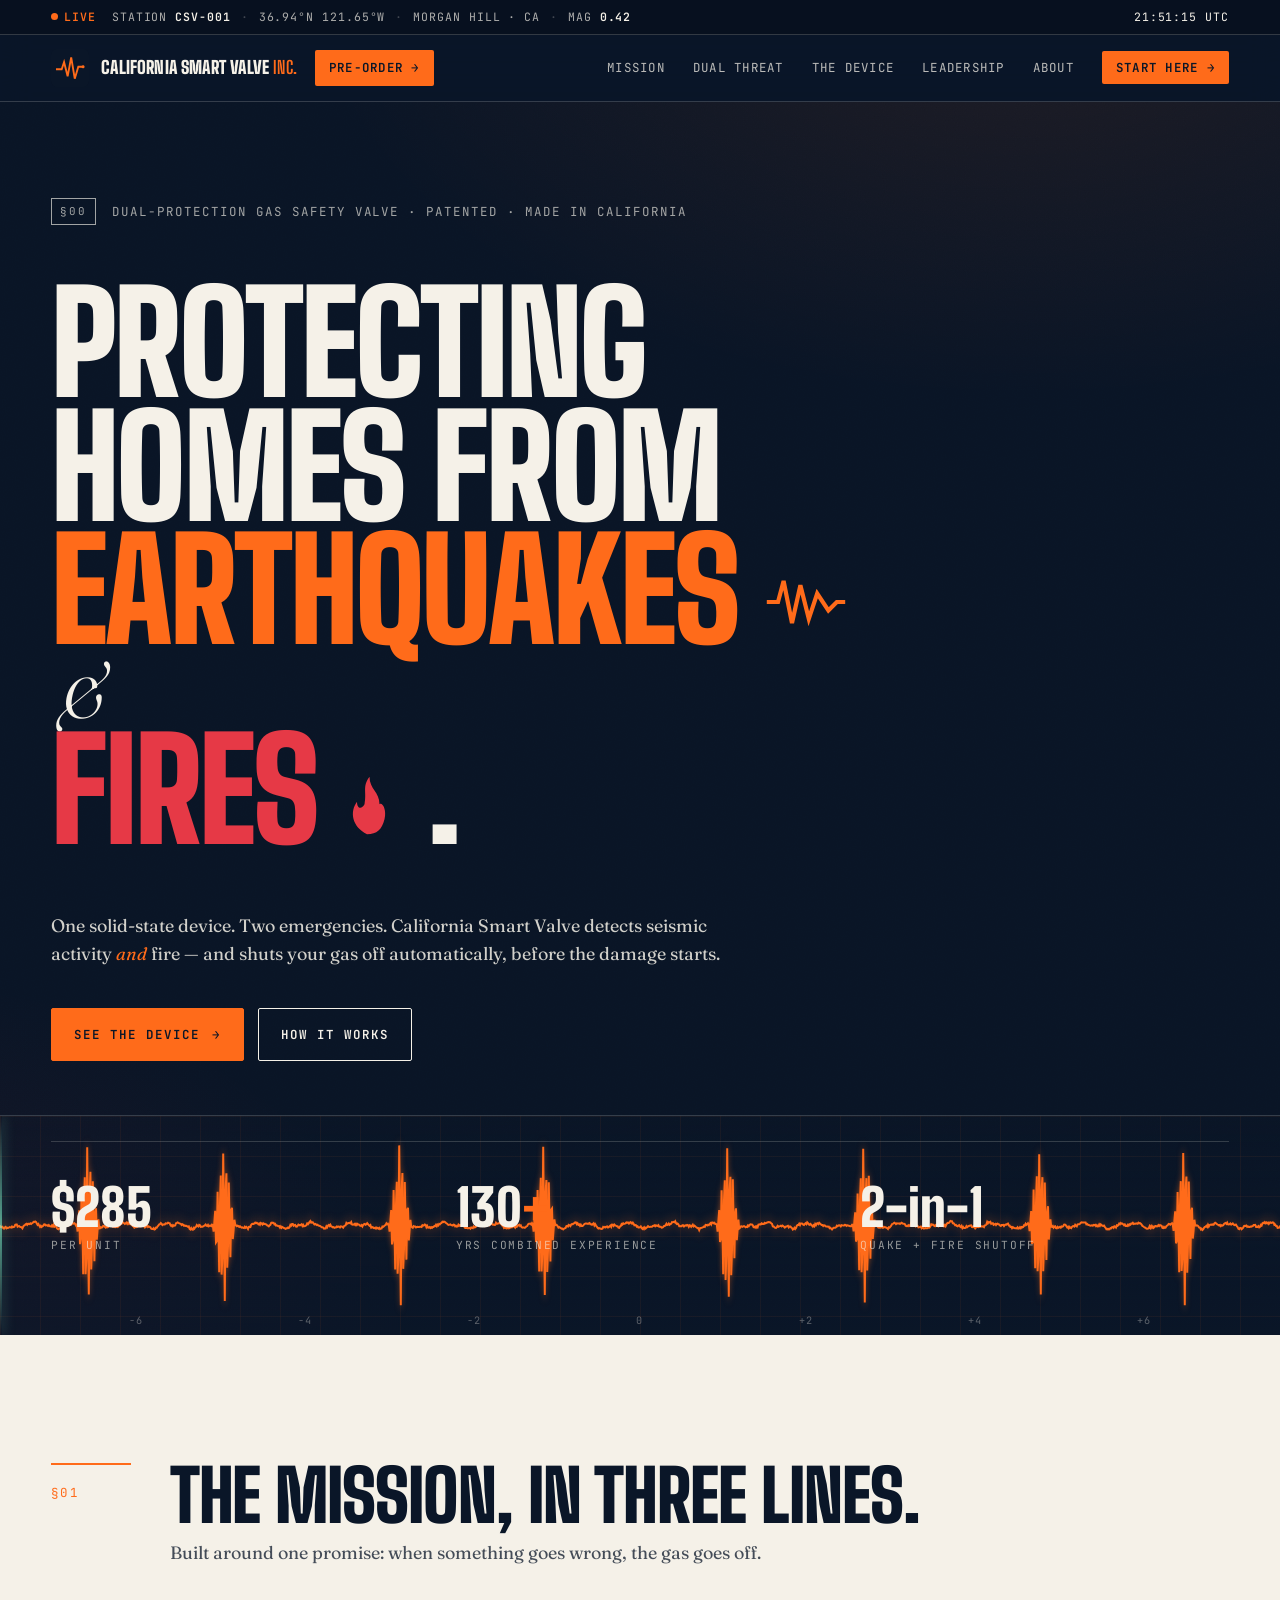
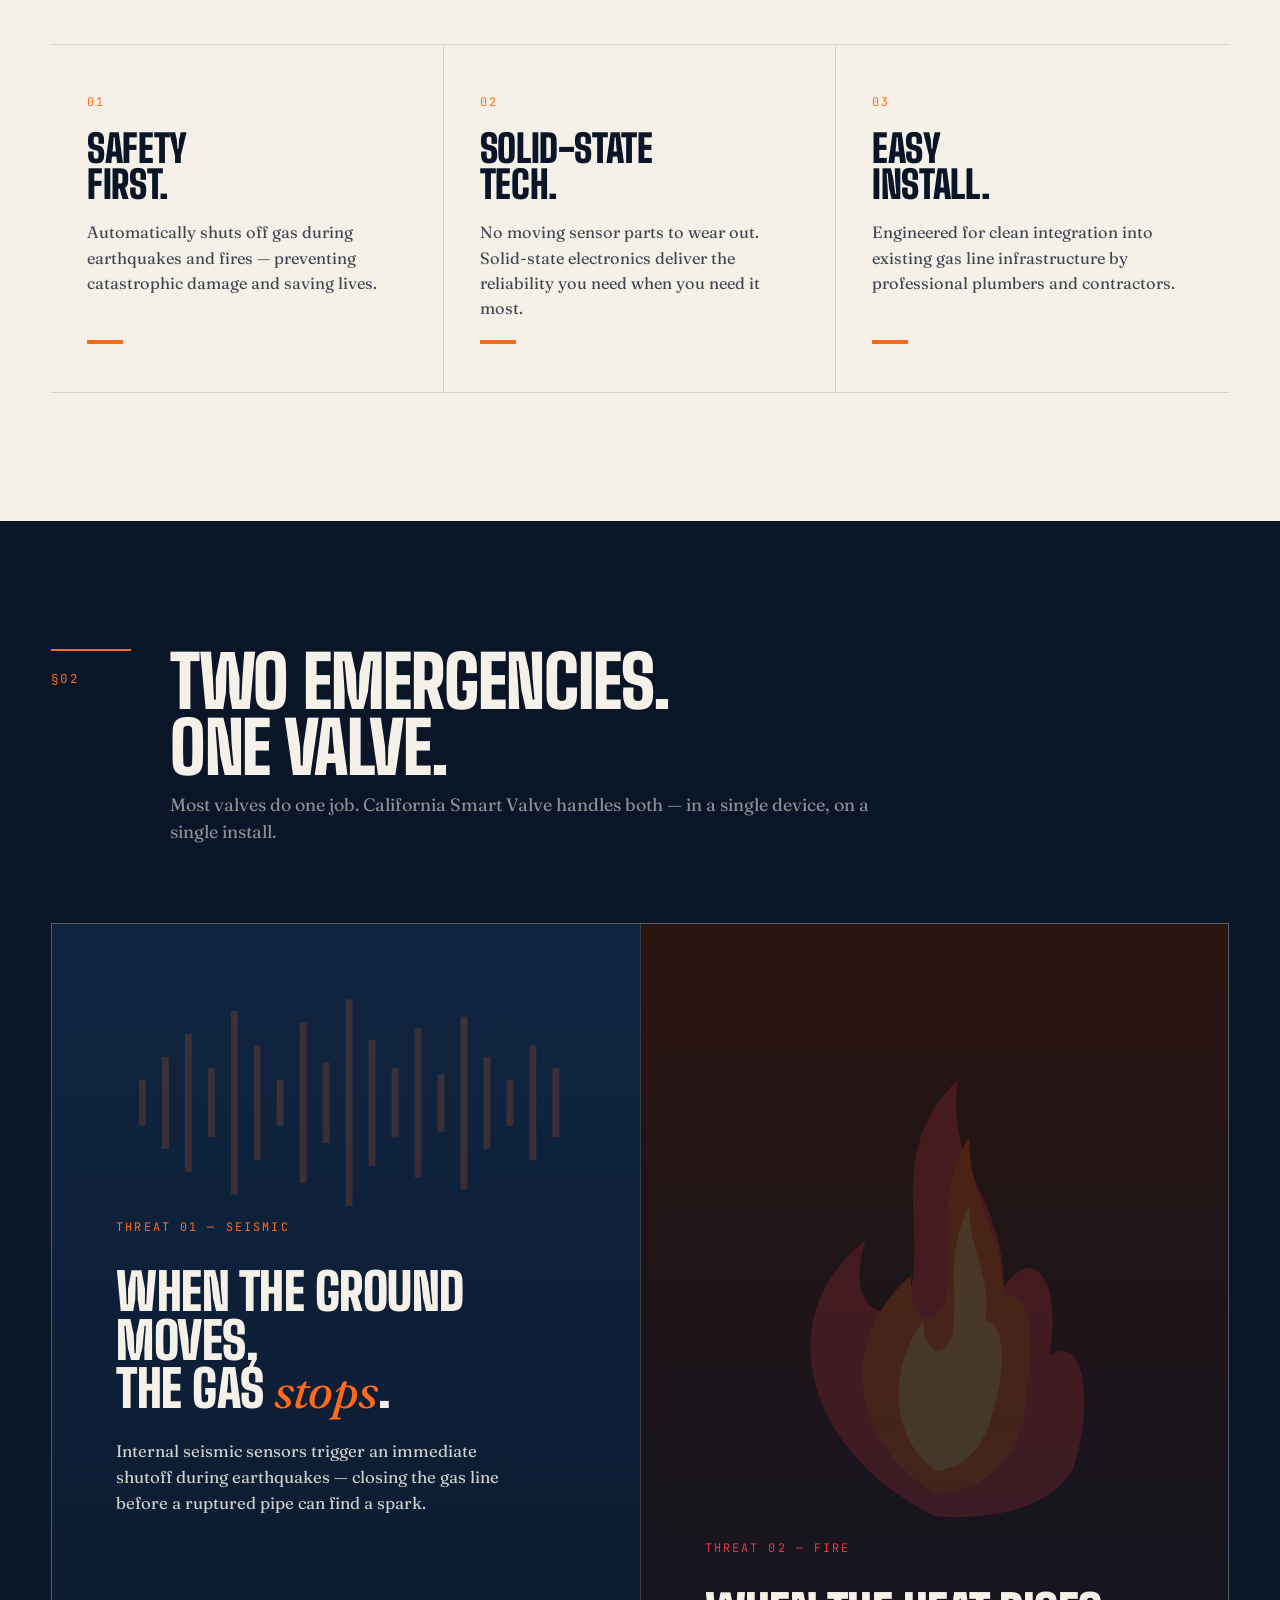
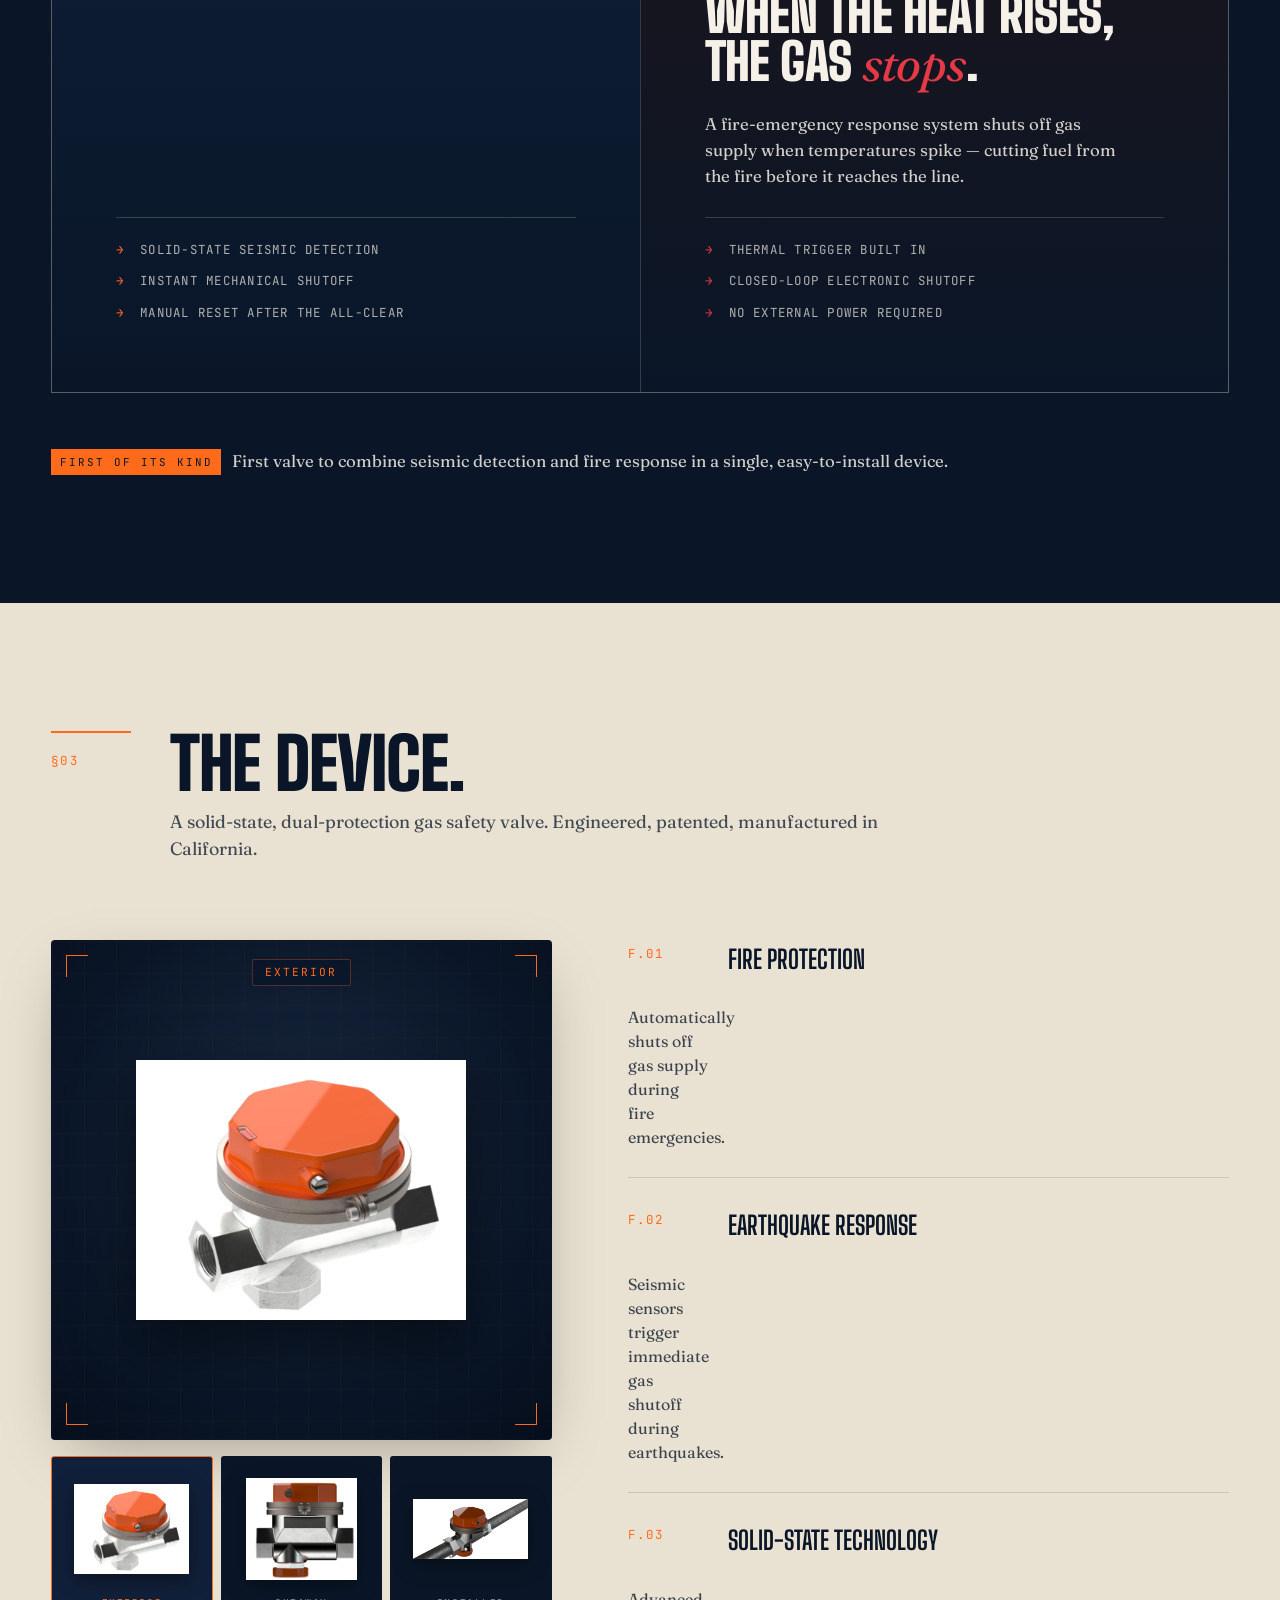
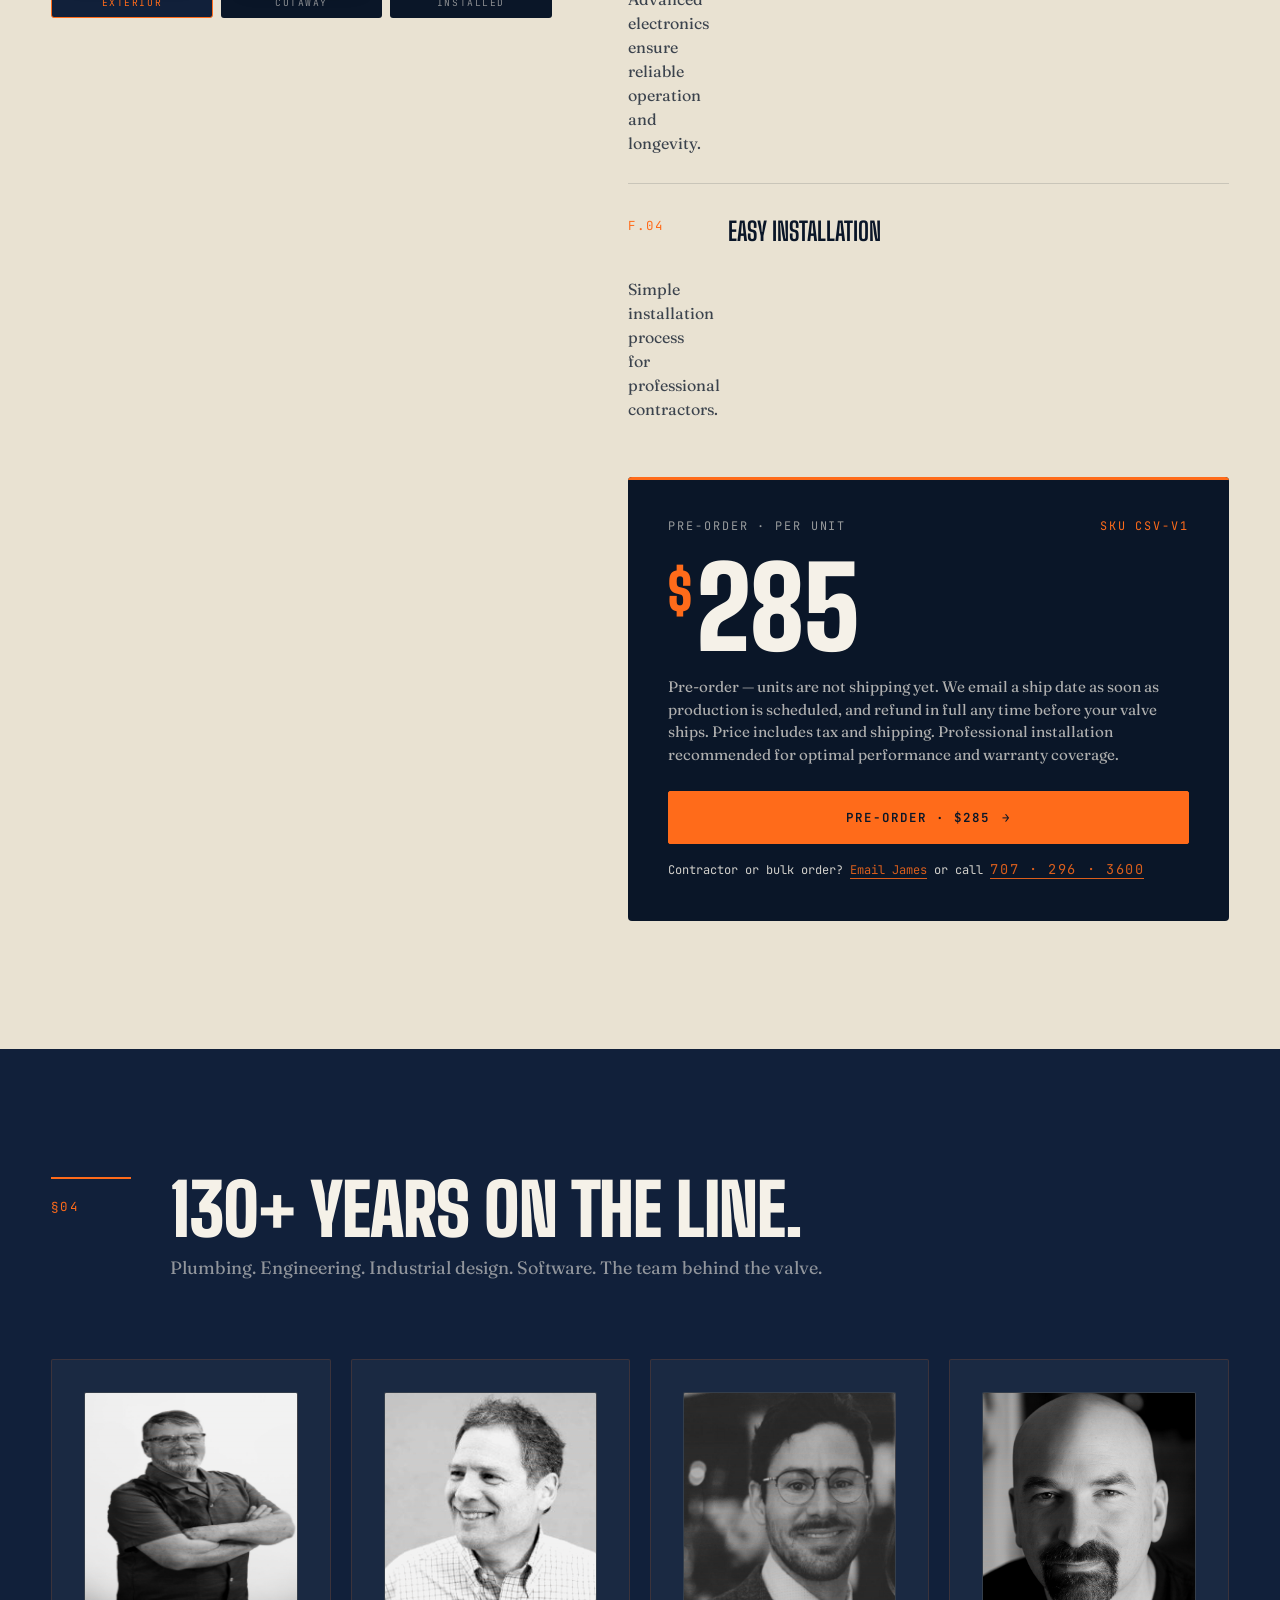
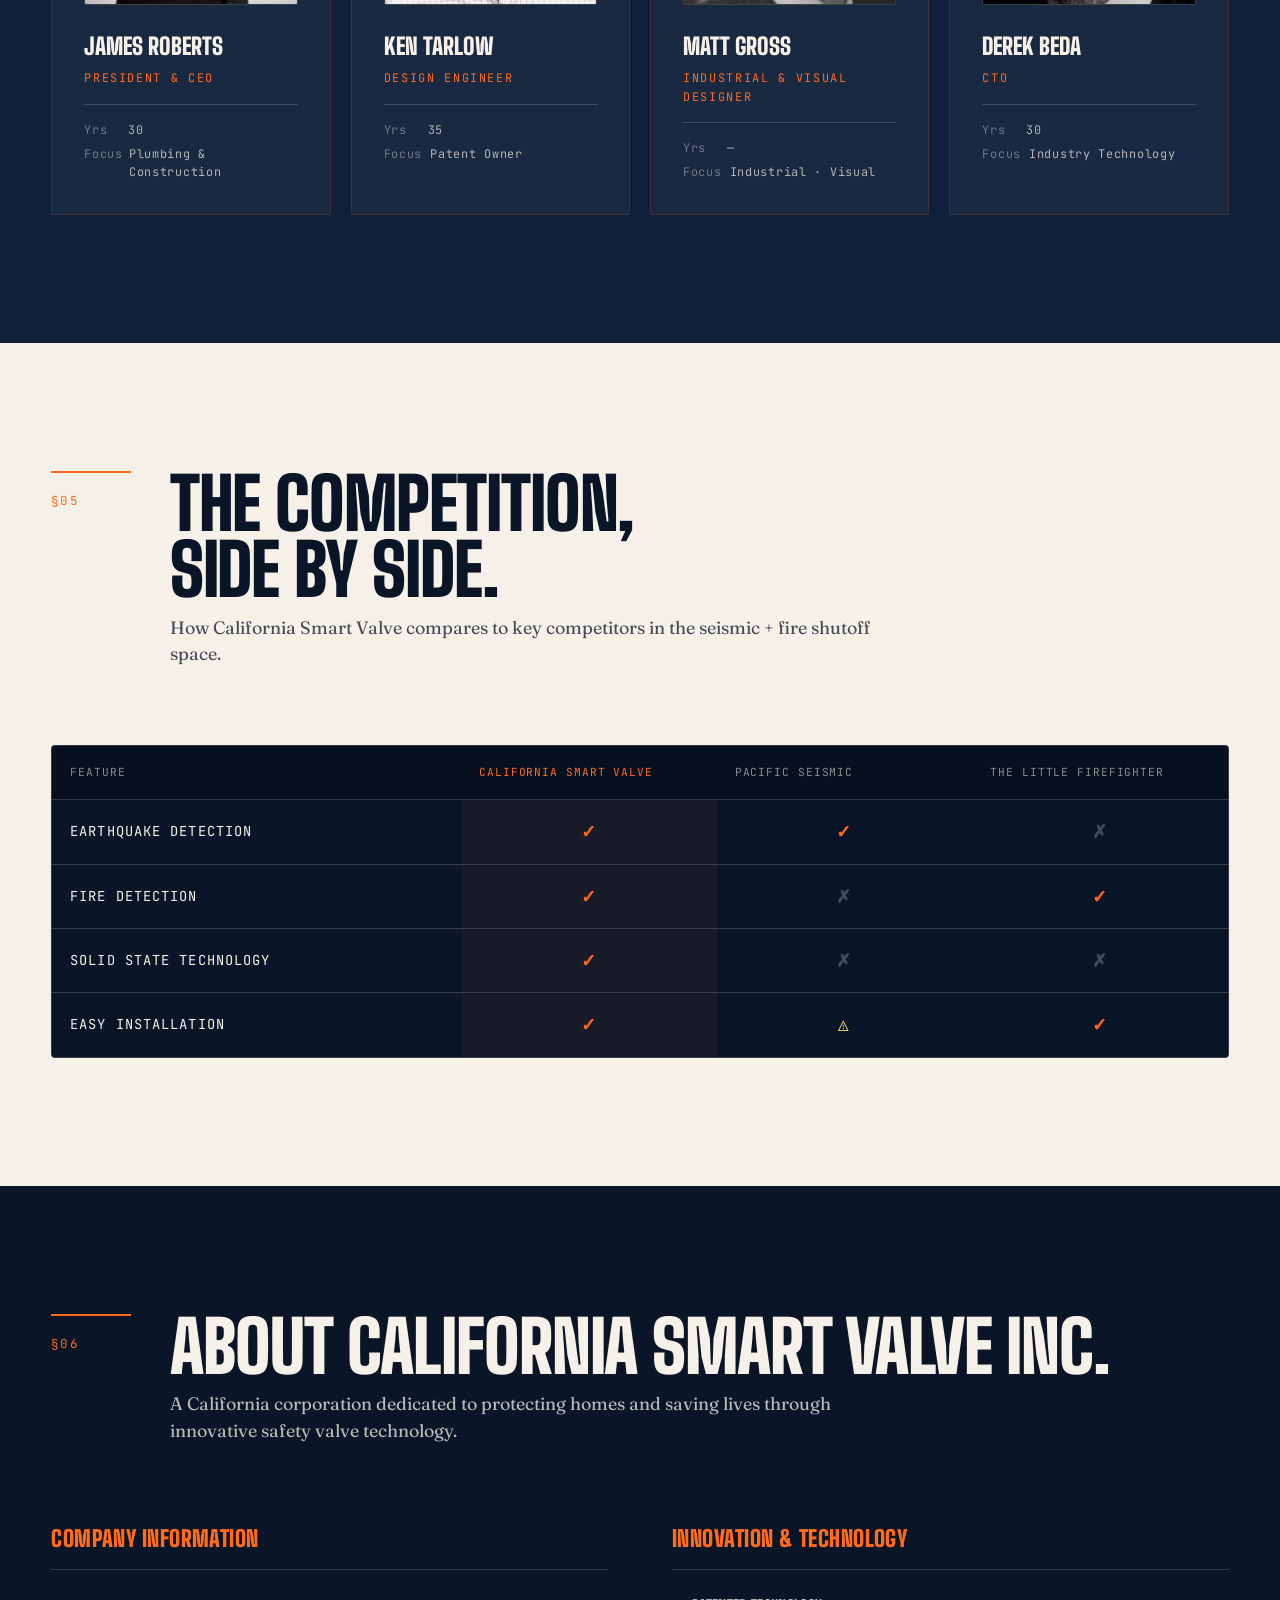
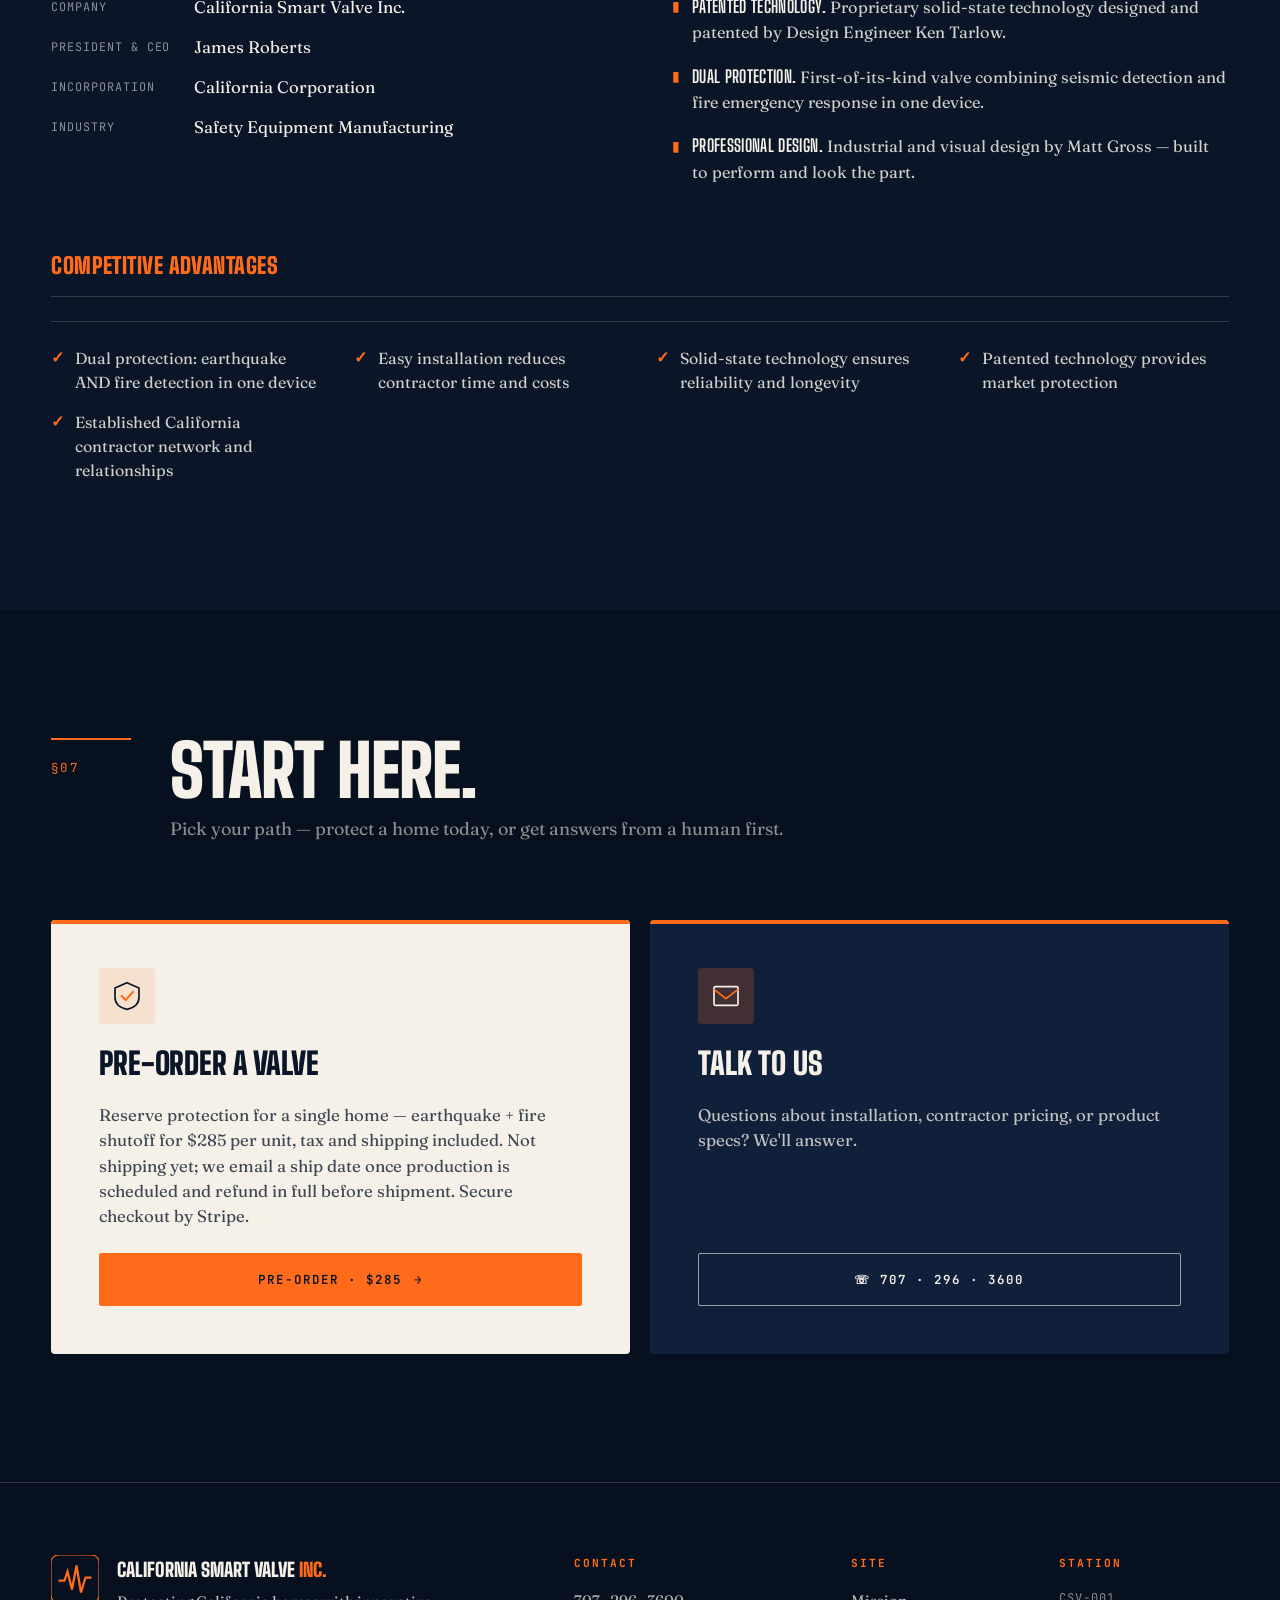
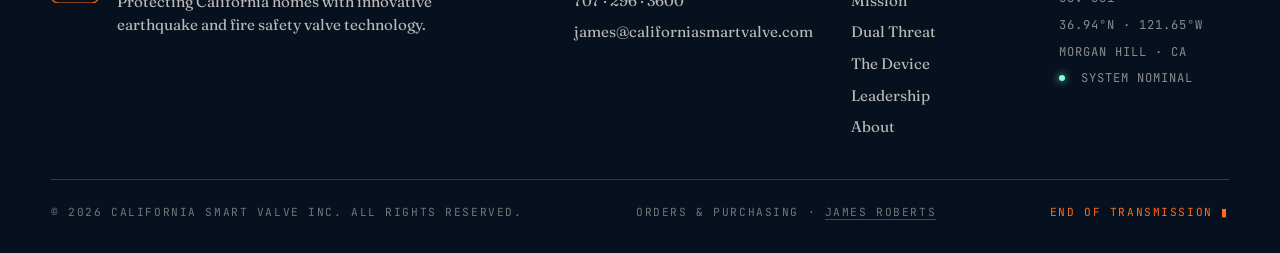
==== commit 6bb9dcb7: "copy: present checkout as a pre-order, not an in-stock purchase Units are not shipping yet, so "Buy " ====
--- a/index.html
+++ b/index.html
@@ -270,10 +270,10 @@
       </ul>
 
       <div class="price">
-        <div class="price__head"><span>Retail · Per Unit</span><span class="price__sku">SKU CSV-V1</span></div>
+        <div class="price__head"><span>Pre-Order · Per Unit</span><span class="price__sku">SKU CSV-V1</span></div>
         <div class="price__num"><span class="price__currency">$</span>285</div>
-        <p class="price__note">Price includes tax and shipping. Professional installation recommended for optimal performance and warranty coverage.</p>
-        <a class="btn btn--primary btn--block js-buy" href="mailto:james@californiasmartvalve.com?subject=California%20Smart%20Valve%20%E2%80%94%20Purchase%20Inquiry" data-buy-label="Buy Now · $285">
+        <p class="price__note">Pre-order &mdash; units are not shipping yet. We email a ship date as soon as production is scheduled, and refund in full any time before your valve ships. Price includes tax and shipping. Professional installation recommended for optimal performance and warranty coverage.</p>
+        <a class="btn btn--primary btn--block js-buy" href="mailto:james@californiasmartvalve.com?subject=California%20Smart%20Valve%20%E2%80%94%20Purchase%20Inquiry" data-buy-label="Pre-Order · $285">
           <span>Email to Purchase</span><span class="btn__arrow">→</span>
         </a>
         <p class="price__alt">Contractor or bulk order? <a href="mailto:james@californiasmartvalve.com?subject=California%20Smart%20Valve%20%E2%80%94%20Bulk%20Order">Email James</a> or call <a class="price__phone" href="tel:+17072963600">707 · 296 · 3600</a></p>
@@ -435,9 +435,9 @@
           <path d="M16 24 L22 30 L33 18" fill="none" stroke="#FF6B1A" stroke-width="3" stroke-linecap="square"/>
         </svg>
       </div>
-      <h3>Buy a Valve</h3>
-      <p>Get protection installed in a single home — earthquake + fire shutoff for $285 per unit, tax and shipping included. Secure checkout by Stripe.</p>
-      <a class="btn btn--primary btn--block js-buy" href="mailto:james@californiasmartvalve.com?subject=California%20Smart%20Valve%20%E2%80%94%20Purchase%20Inquiry" data-buy-label="Buy Now · $285">
+      <h3>Pre-Order a Valve</h3>
+      <p>Reserve protection for a single home — earthquake + fire shutoff for $285 per unit, tax and shipping included. Not shipping yet; we email a ship date once production is scheduled and refund in full before shipment. Secure checkout by Stripe.</p>
+      <a class="btn btn--primary btn--block js-buy" href="mailto:james@californiasmartvalve.com?subject=California%20Smart%20Valve%20%E2%80%94%20Purchase%20Inquiry" data-buy-label="Pre-Order · $285">
         <span>Email to Purchase</span><span class="btn__arrow">→</span>
       </a>
     </article>
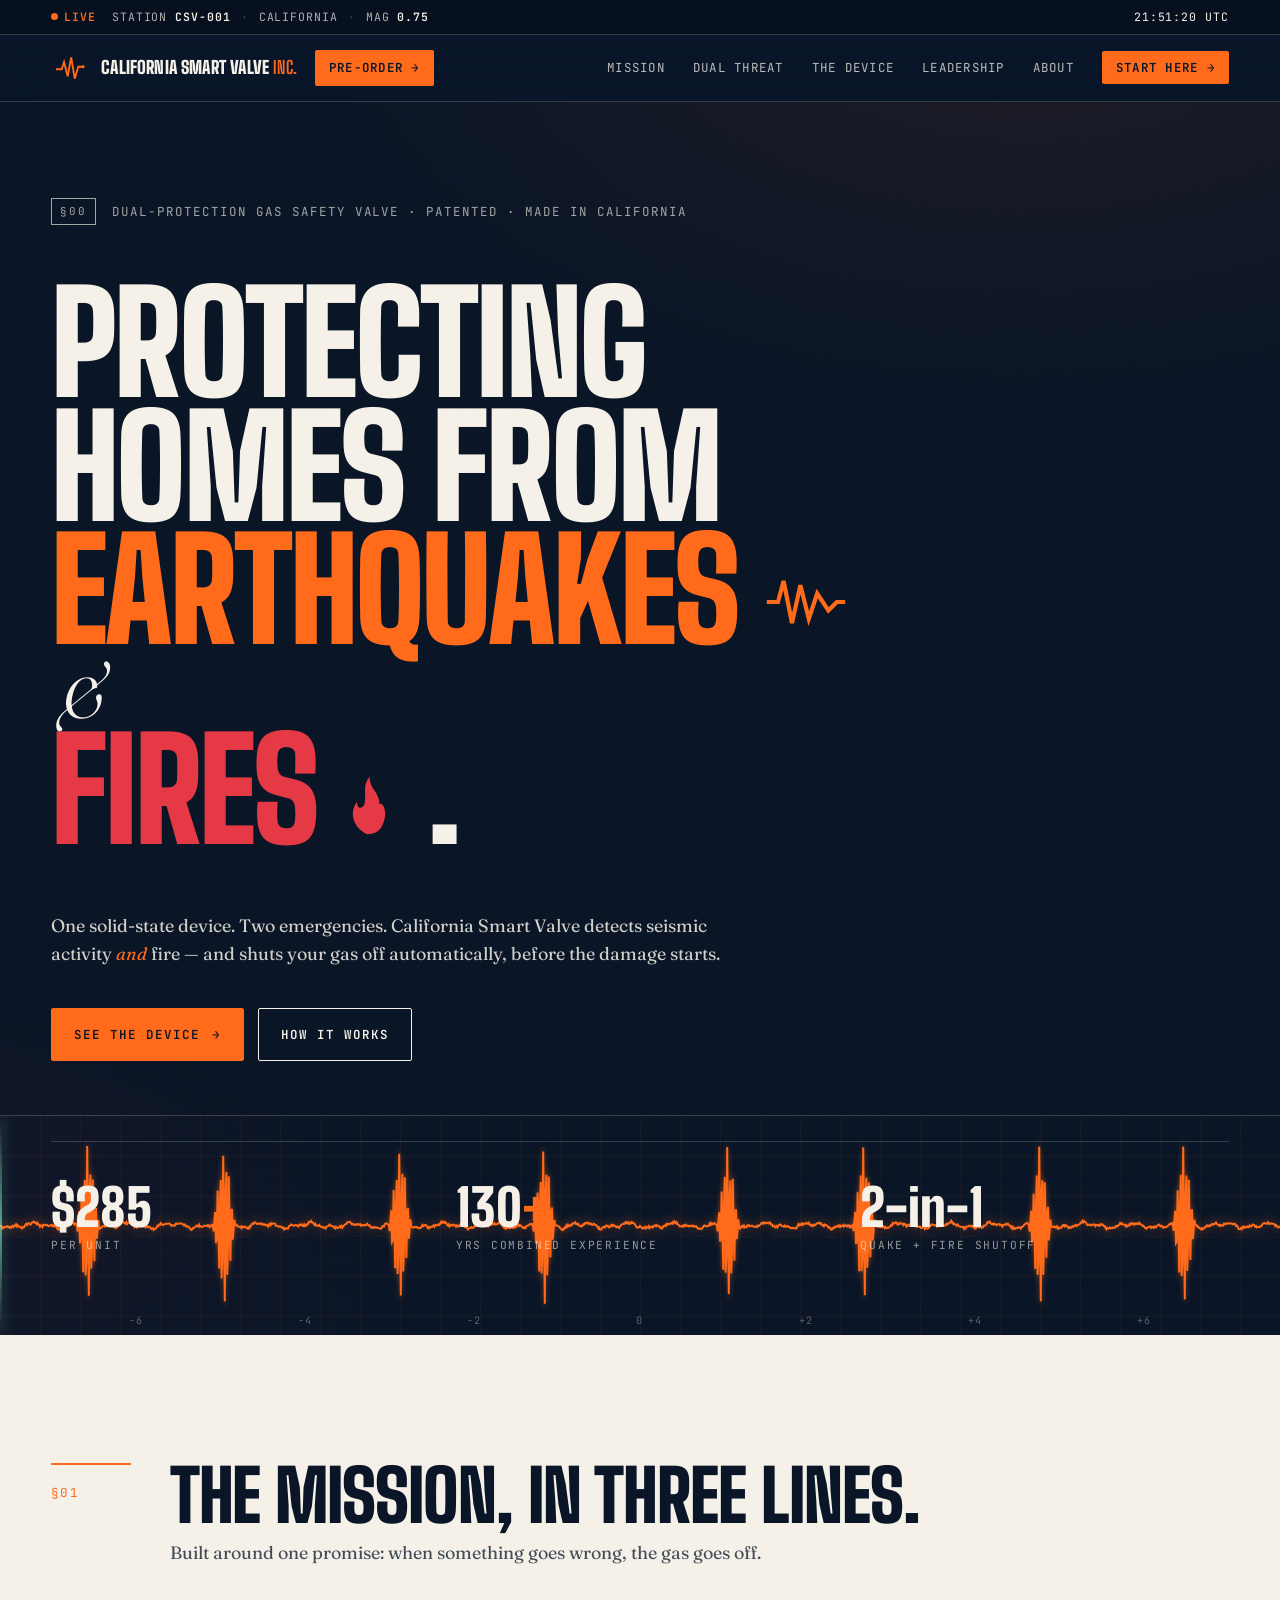
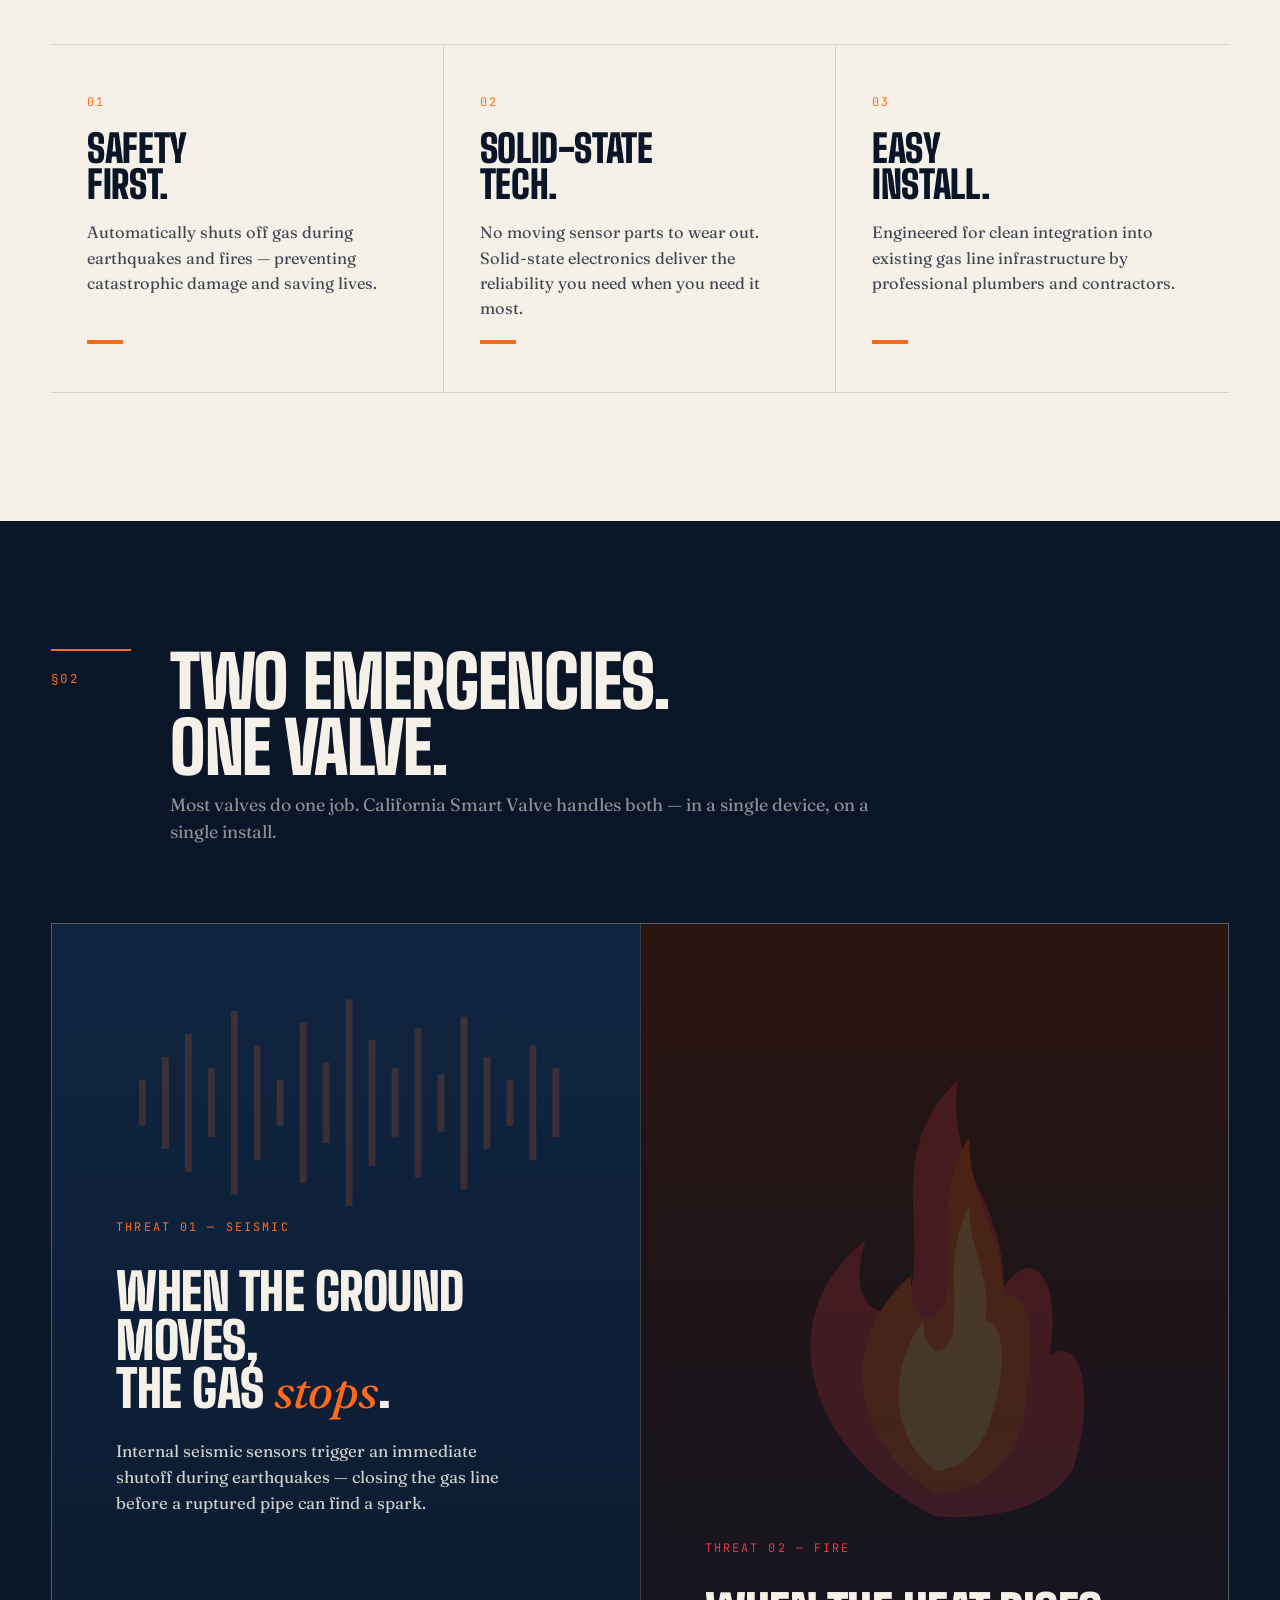
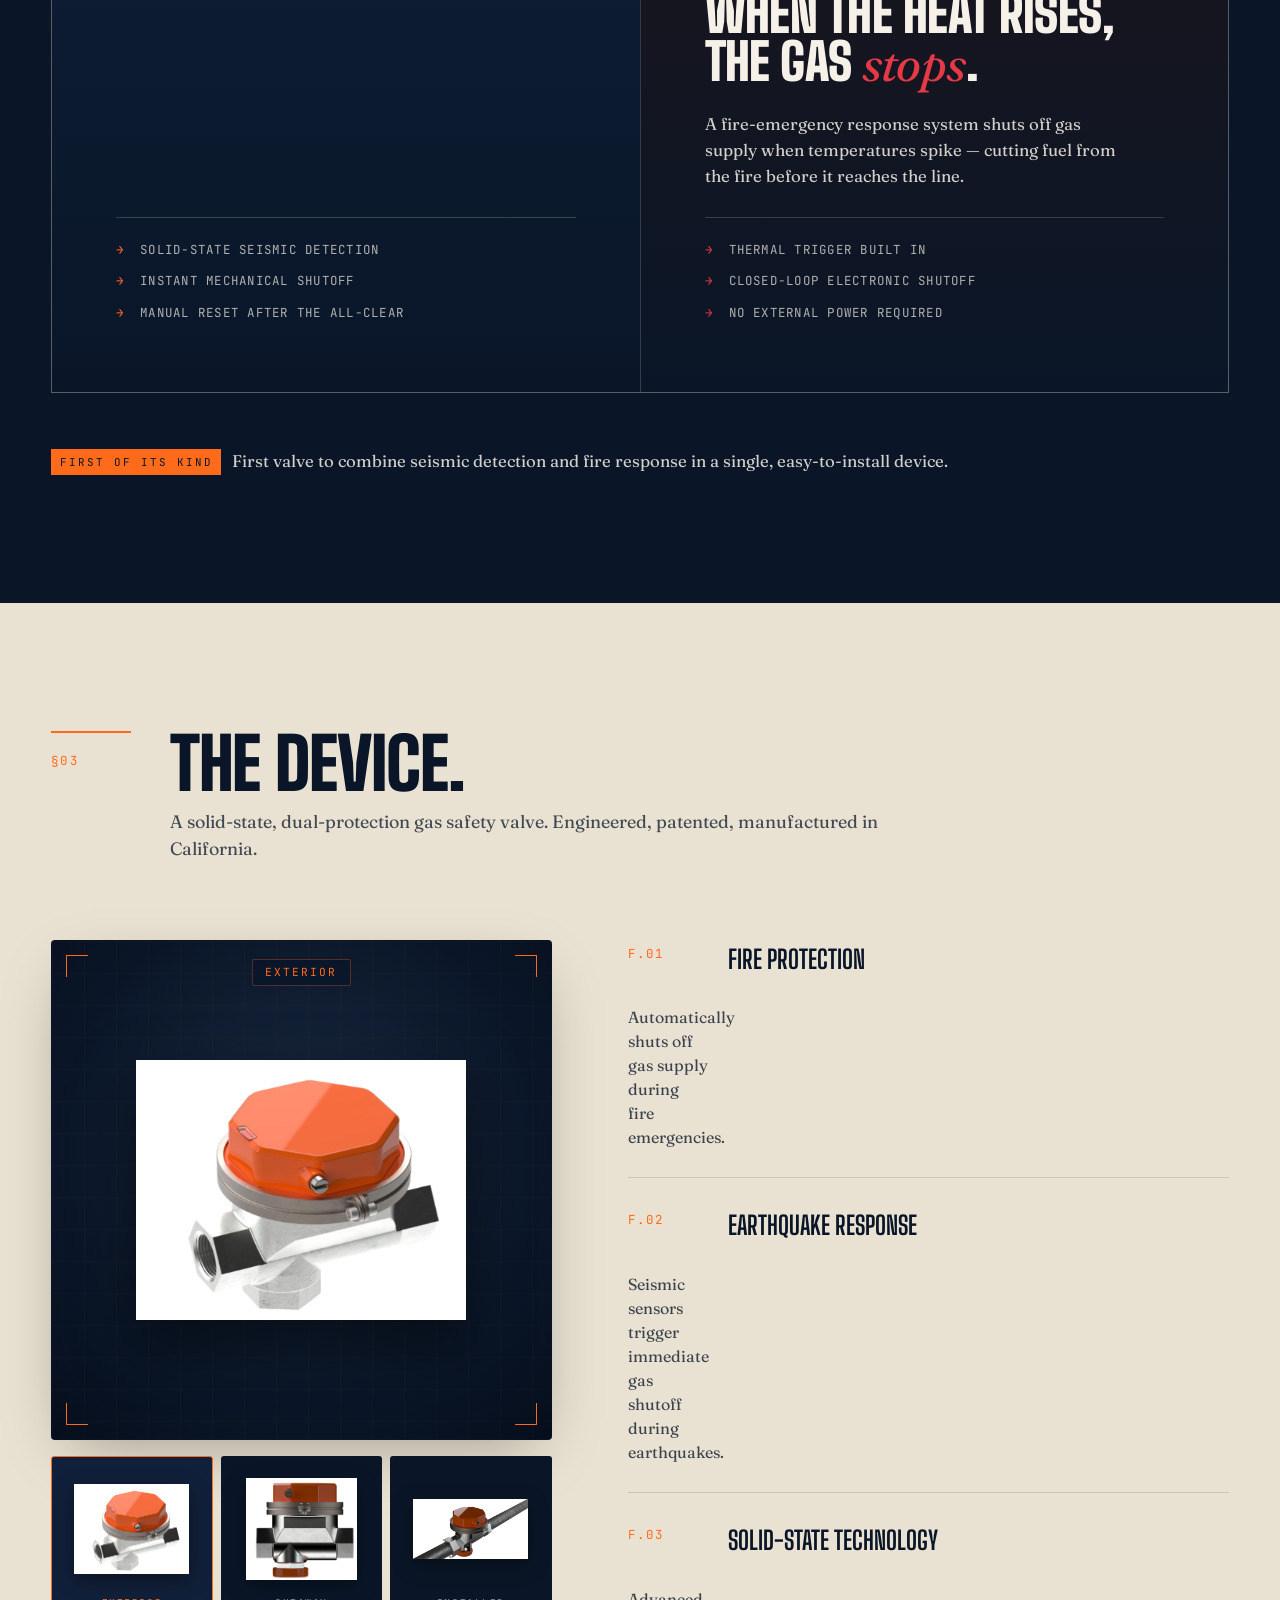
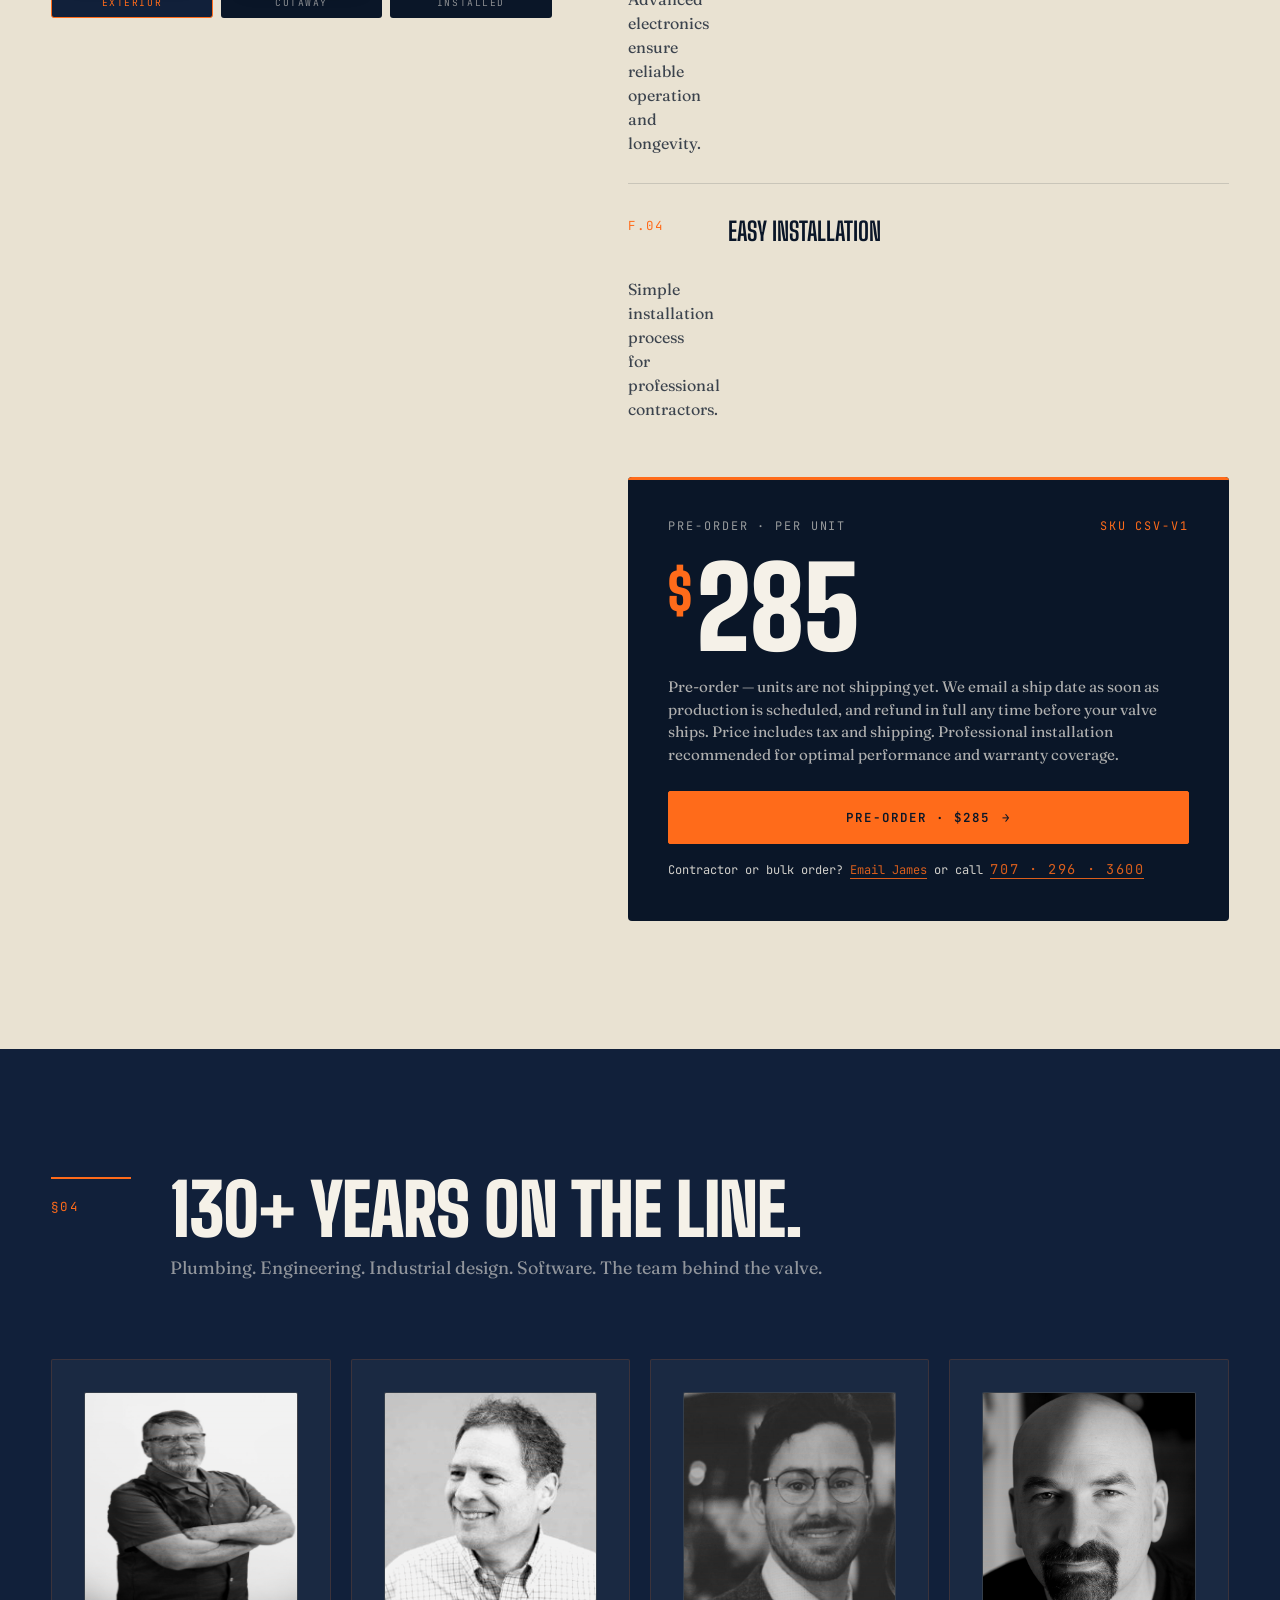
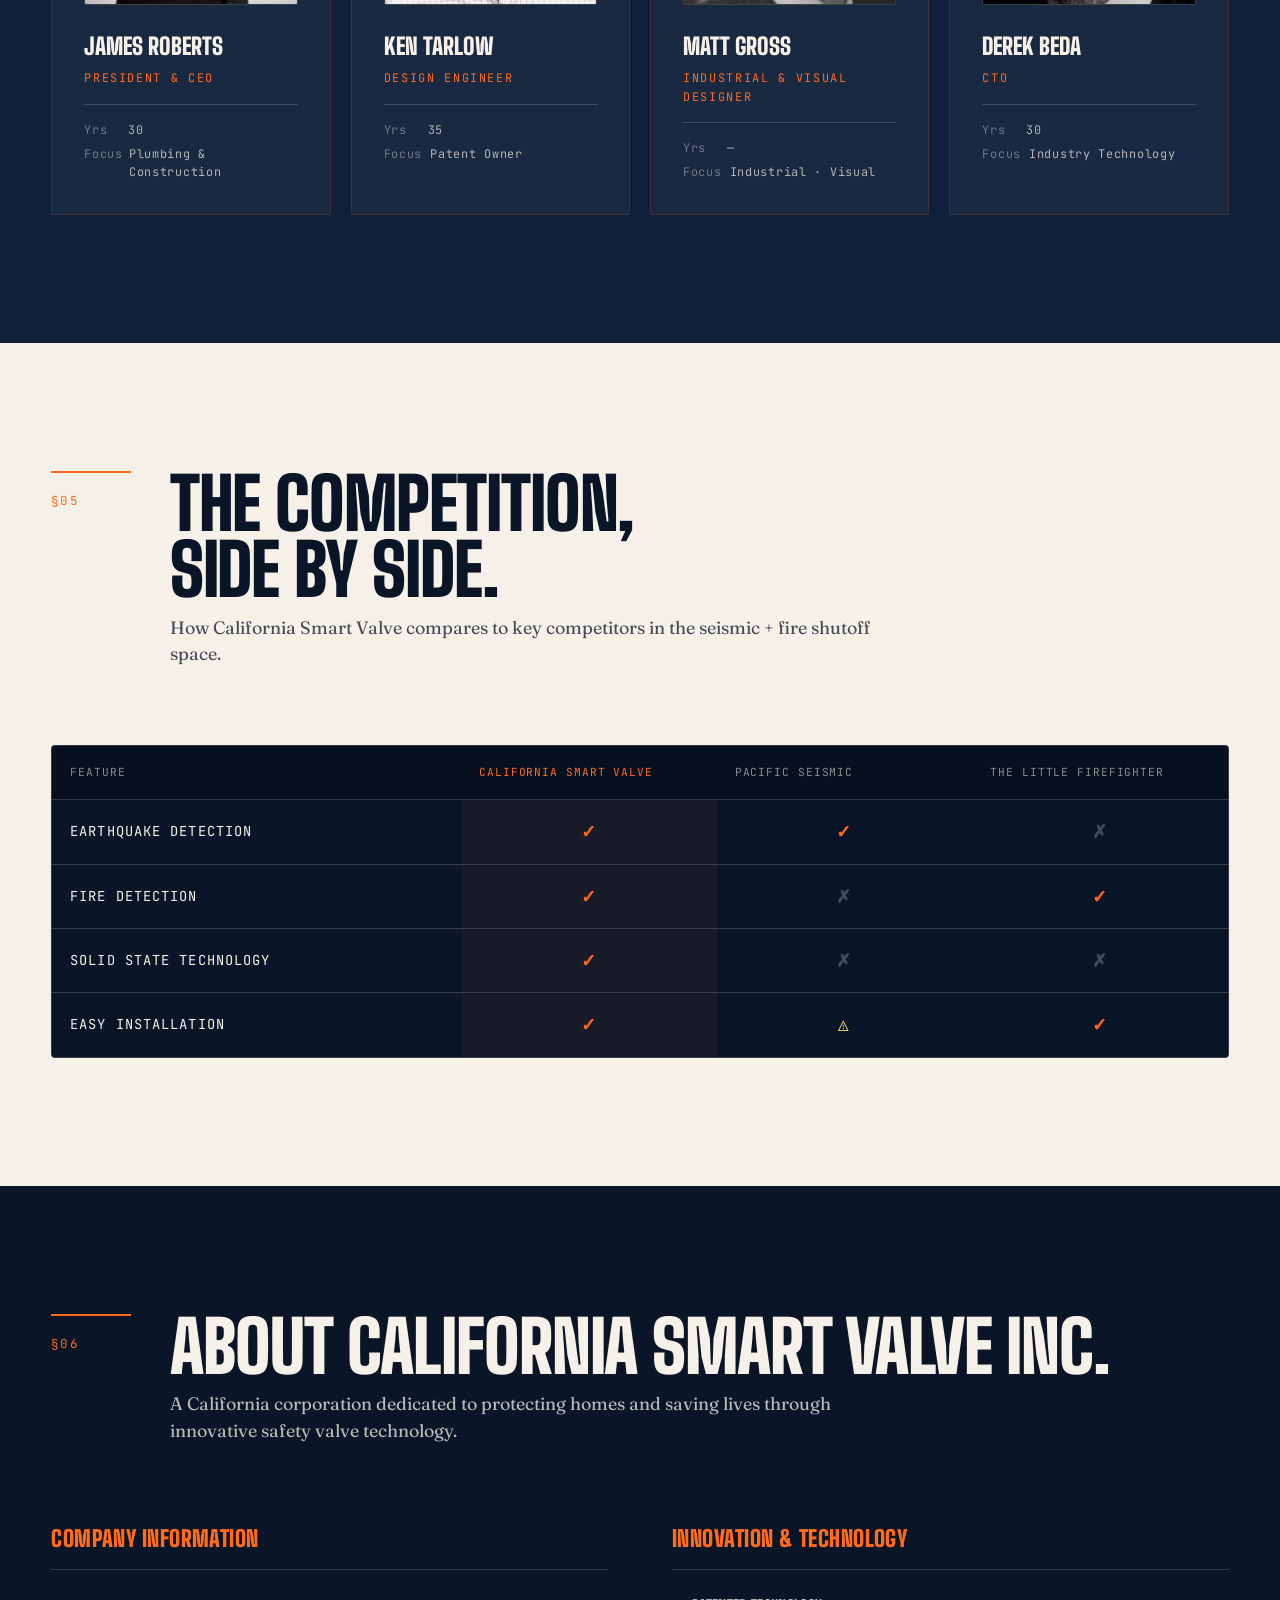
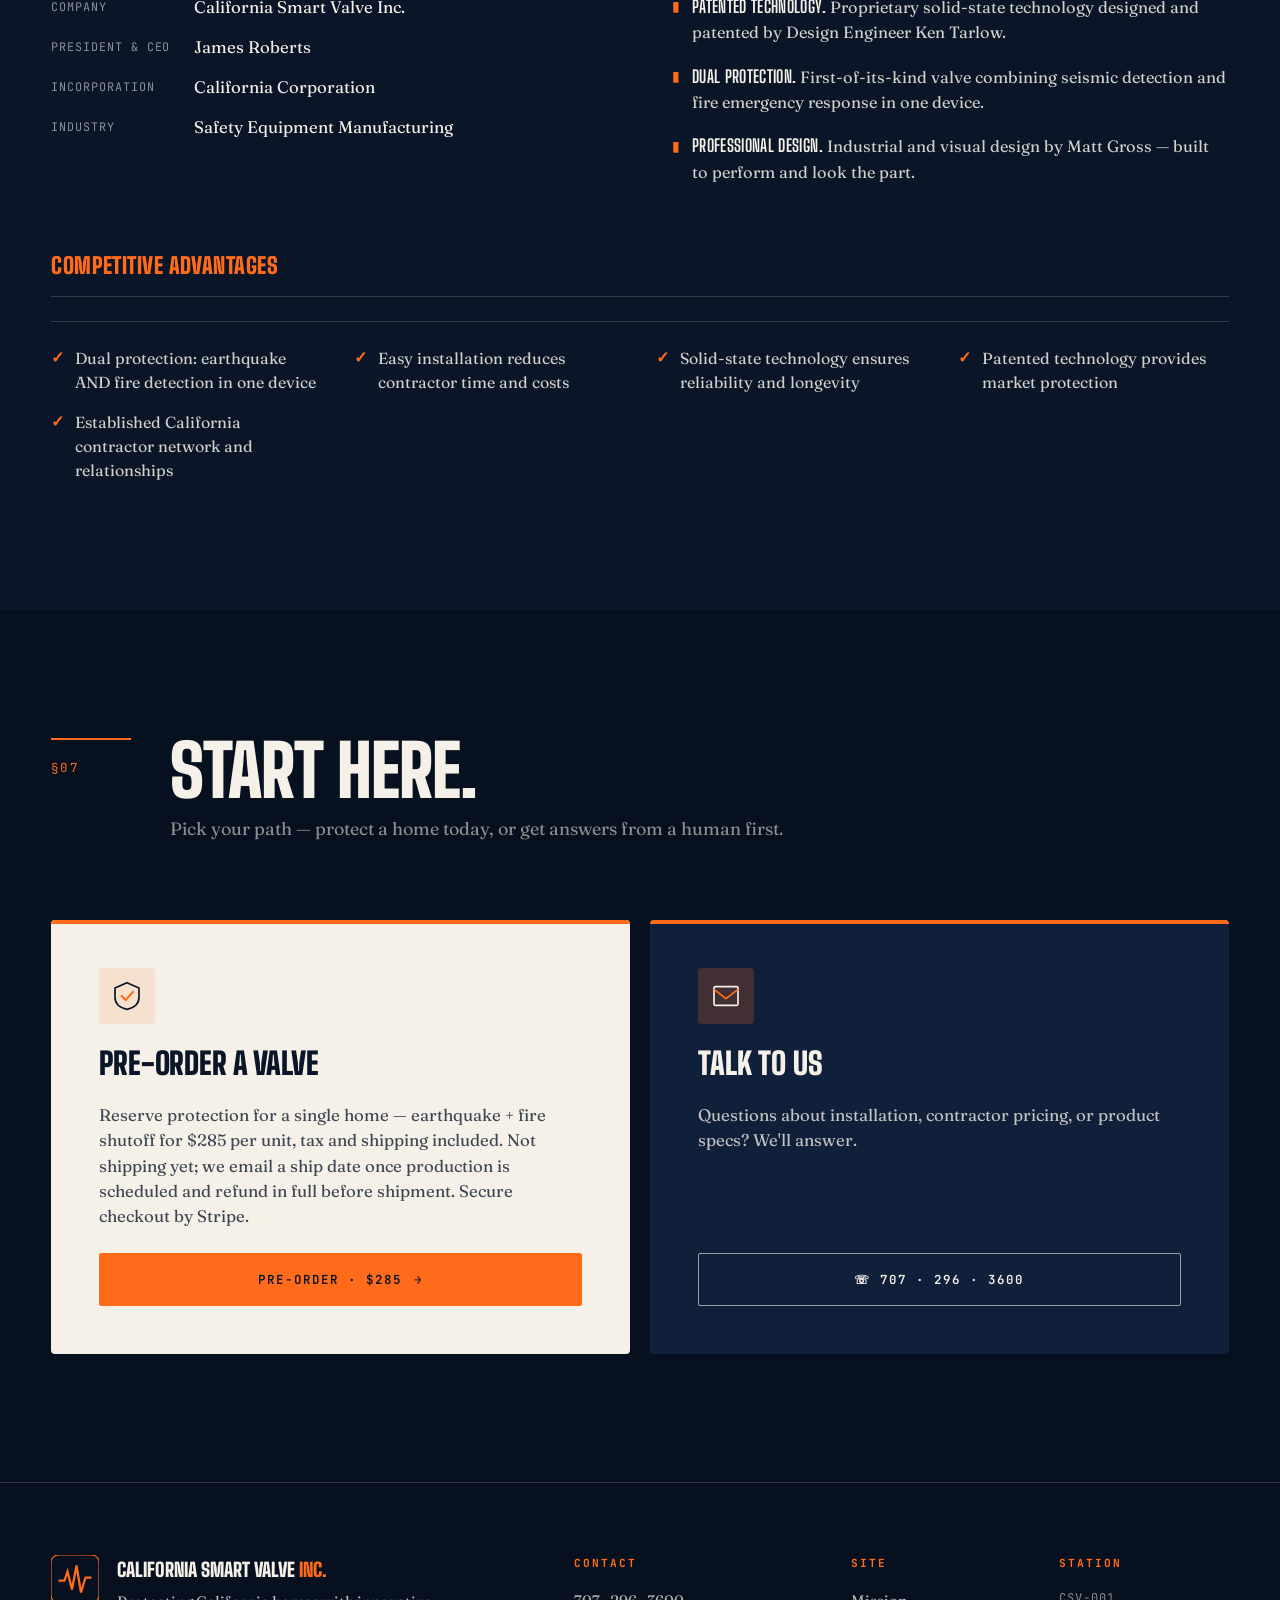
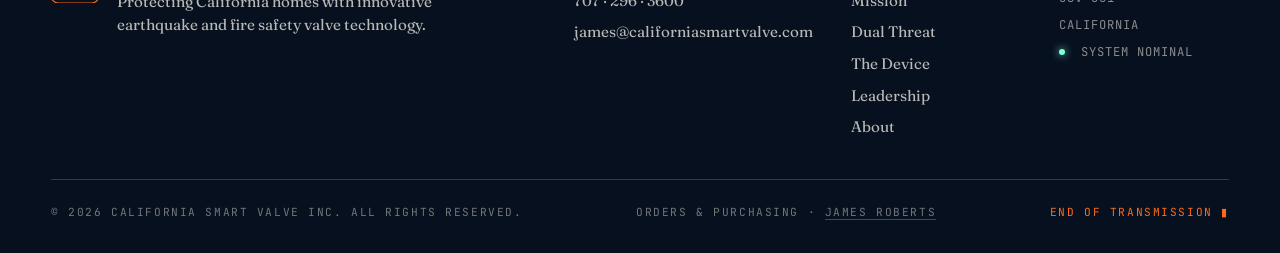
==== commit 001237f1: "copy: drop Morgan Hill from the station readout and footer The company is not located in Morgan Hill" ====
--- a/index.html
+++ b/index.html
@@ -24,9 +24,7 @@
     <span class="station__readout">
       <span class="station__seg">STATION <em>CSV-001</em></span>
       <span class="station__sep">·</span>
-      <span class="station__seg">36.94°N 121.65°W</span>
-      <span class="station__sep">·</span>
-      <span class="station__seg">MORGAN HILL · CA</span>
+      <span class="station__seg">CALIFORNIA</span>
       <span class="station__sep">·</span>
       <span class="station__seg">MAG <em data-mag>0.00</em></span>
     </span>
@@ -494,8 +492,7 @@
         <h5>Station</h5>
         <ul class="foot__mono">
           <li>CSV-001</li>
-          <li>36.94°N · 121.65°W</li>
-          <li>MORGAN HILL · CA</li>
+          <li>CALIFORNIA</li>
           <li><span class="foot__pulse"></span> SYSTEM NOMINAL</li>
         </ul>
       </div>
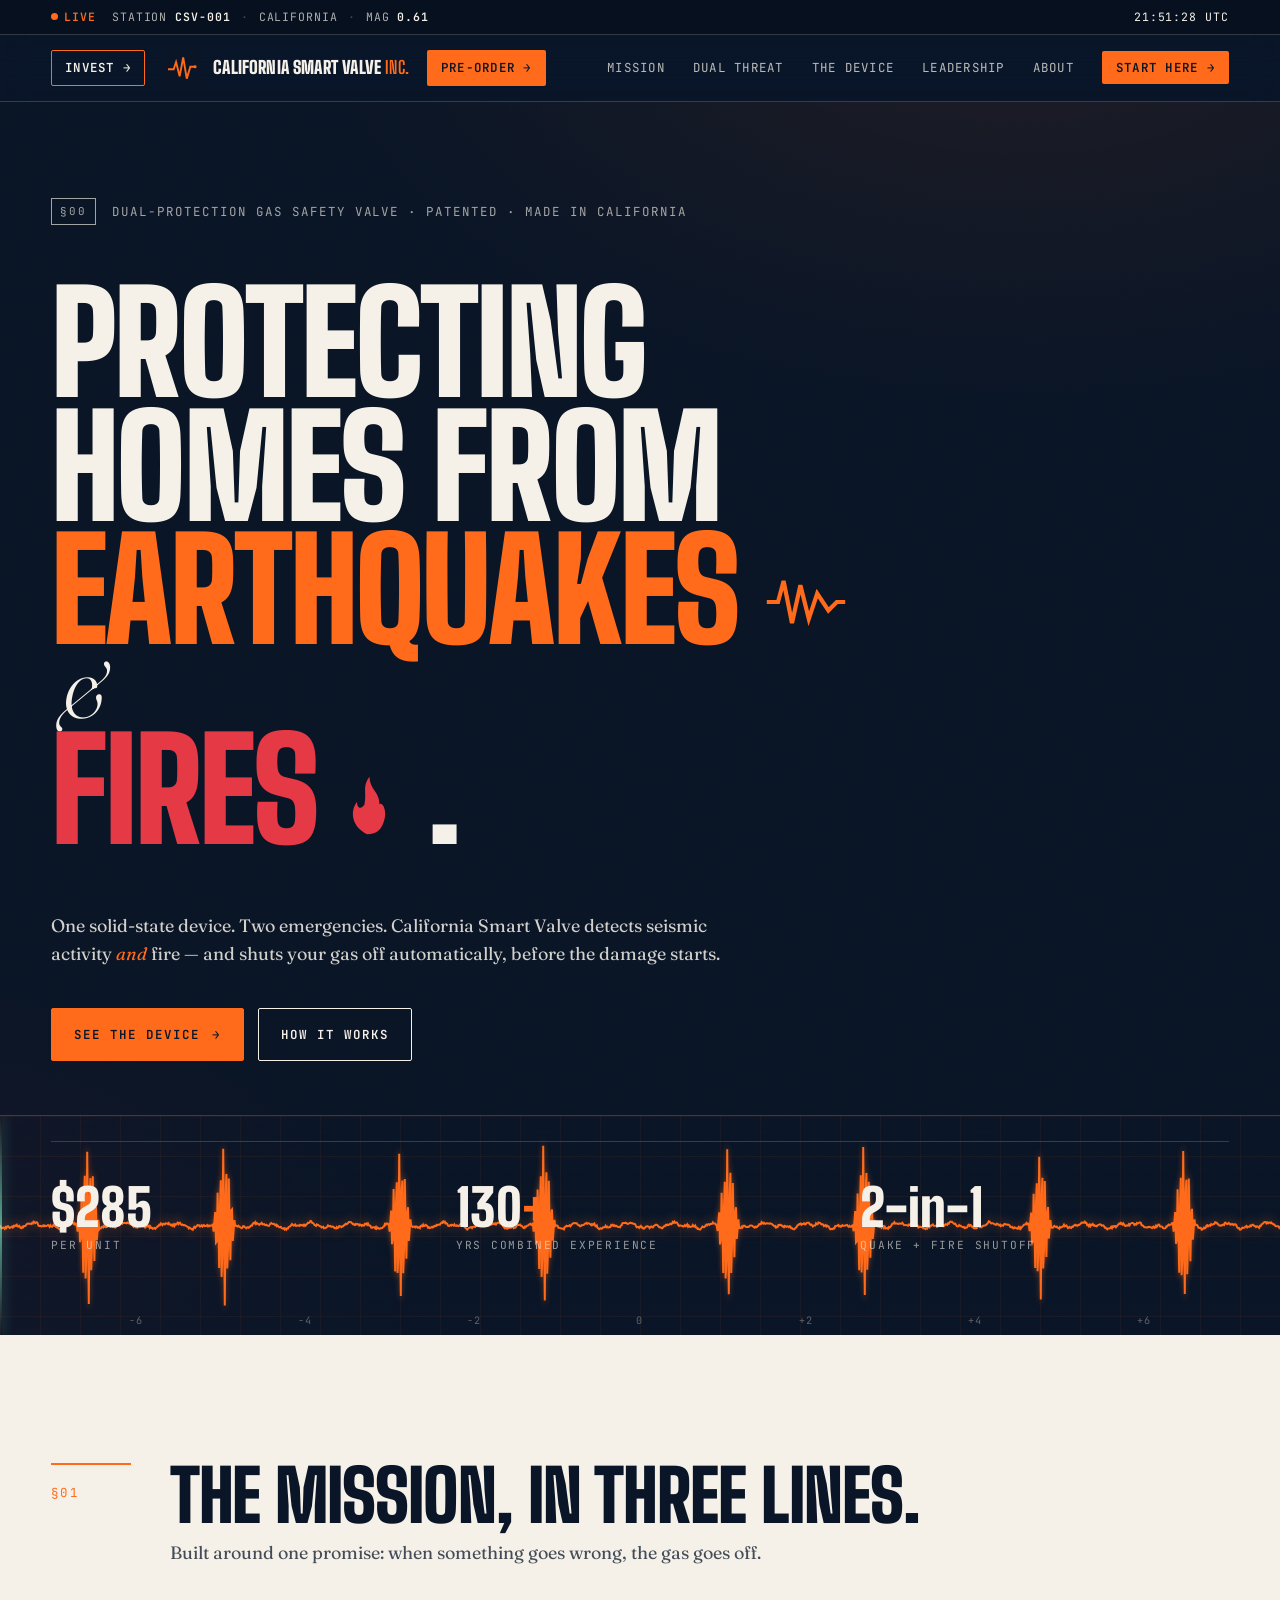
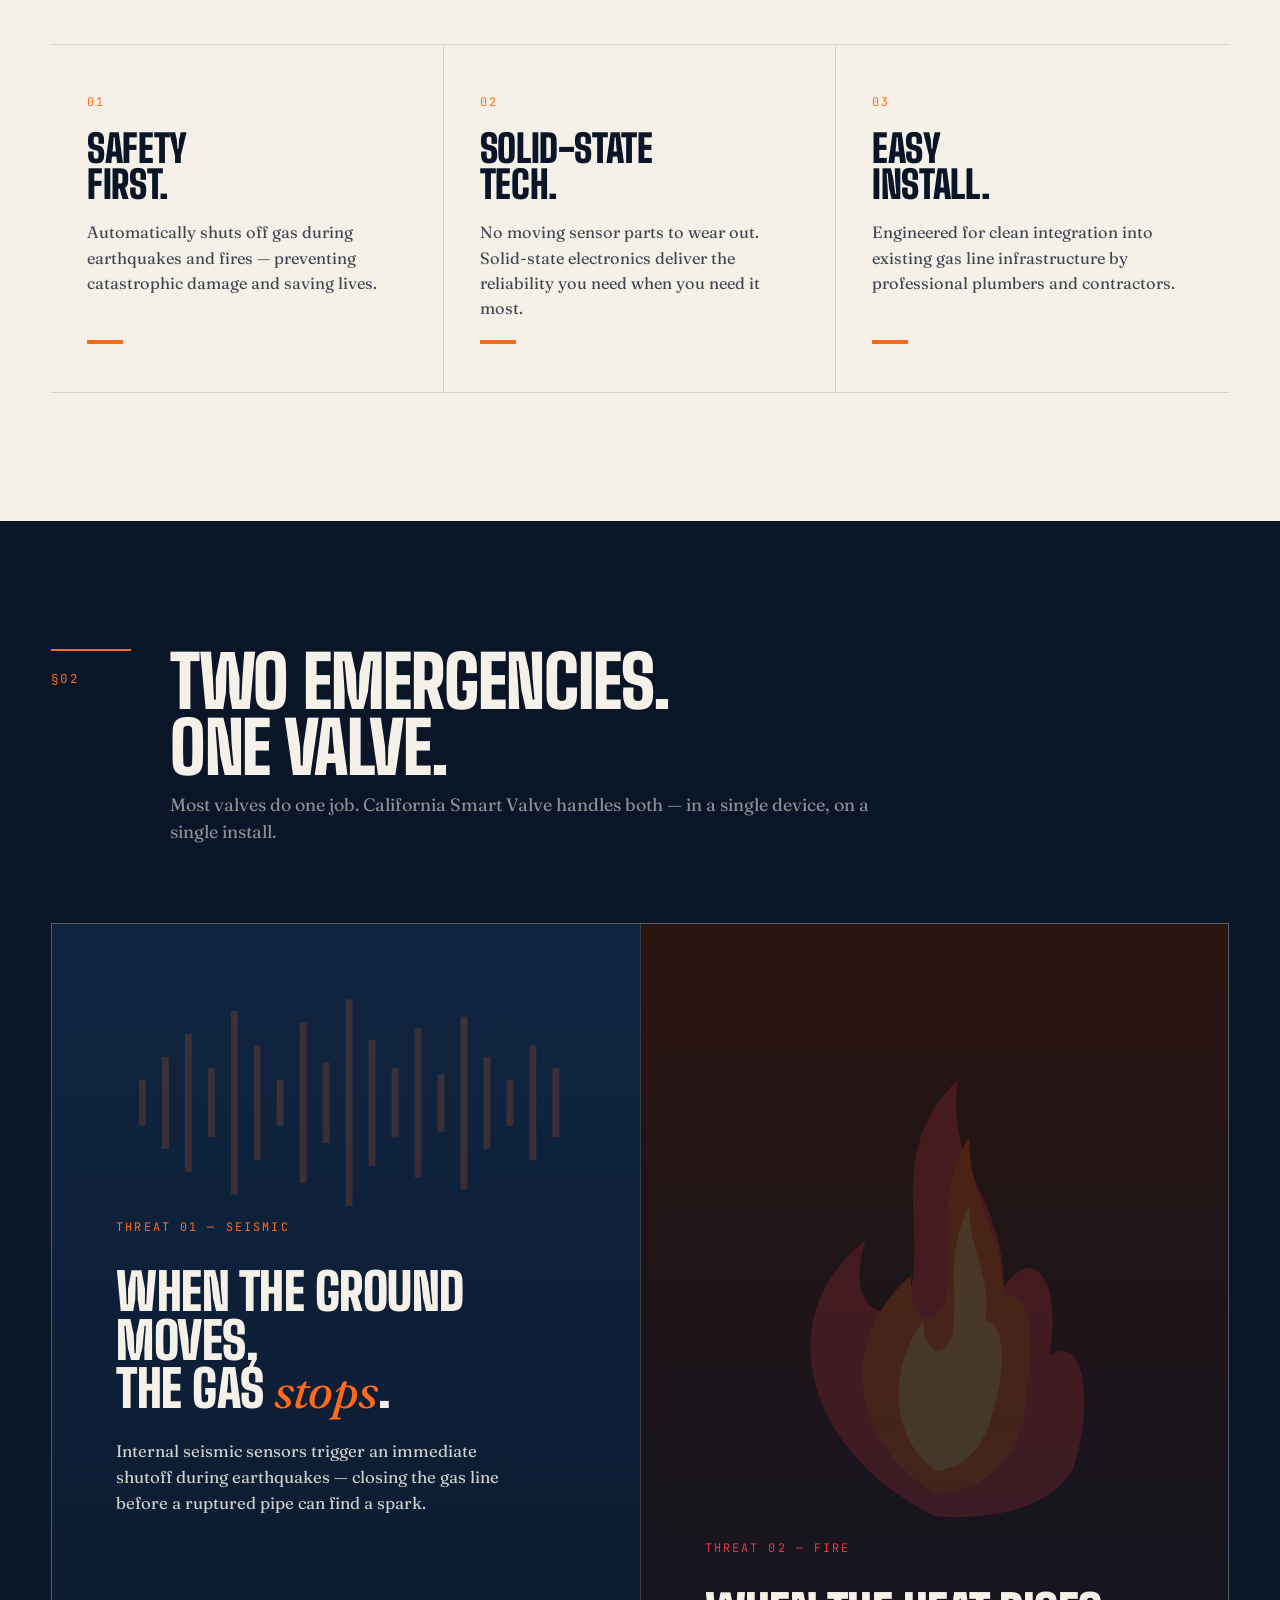
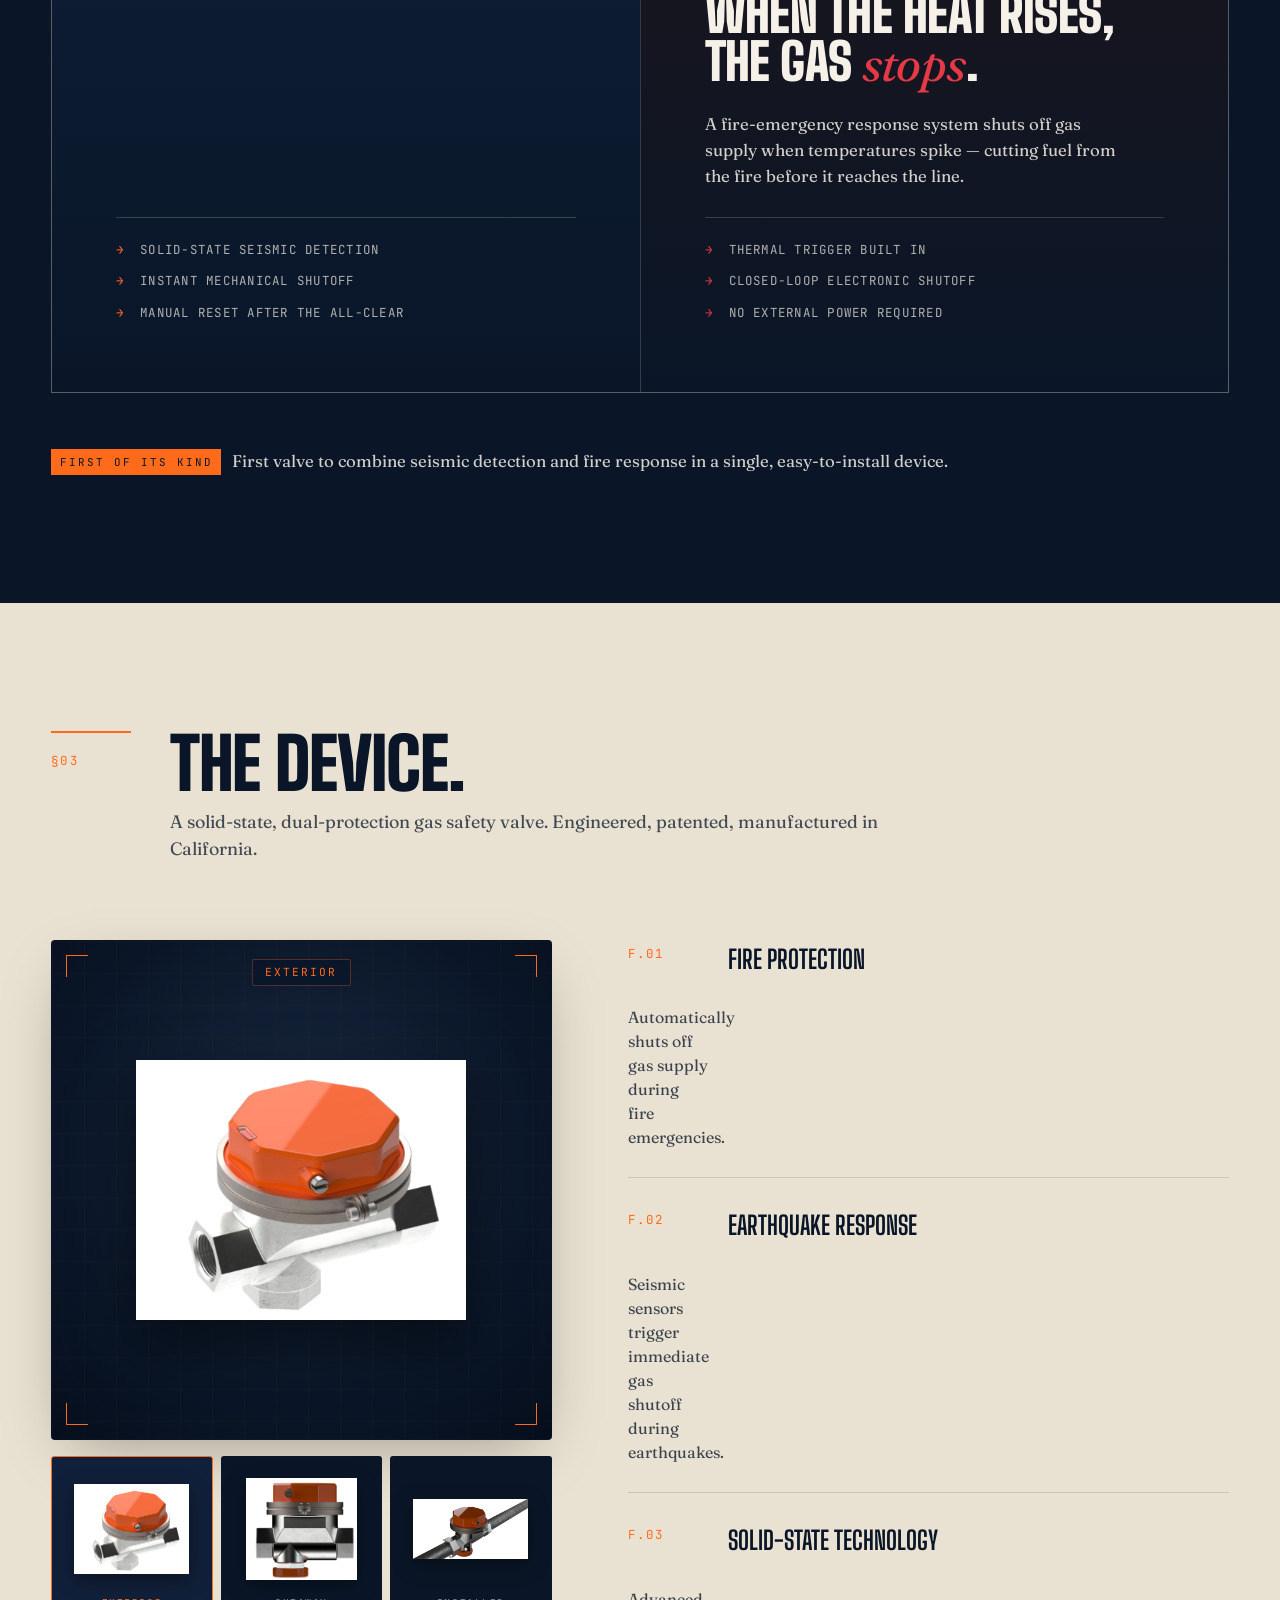
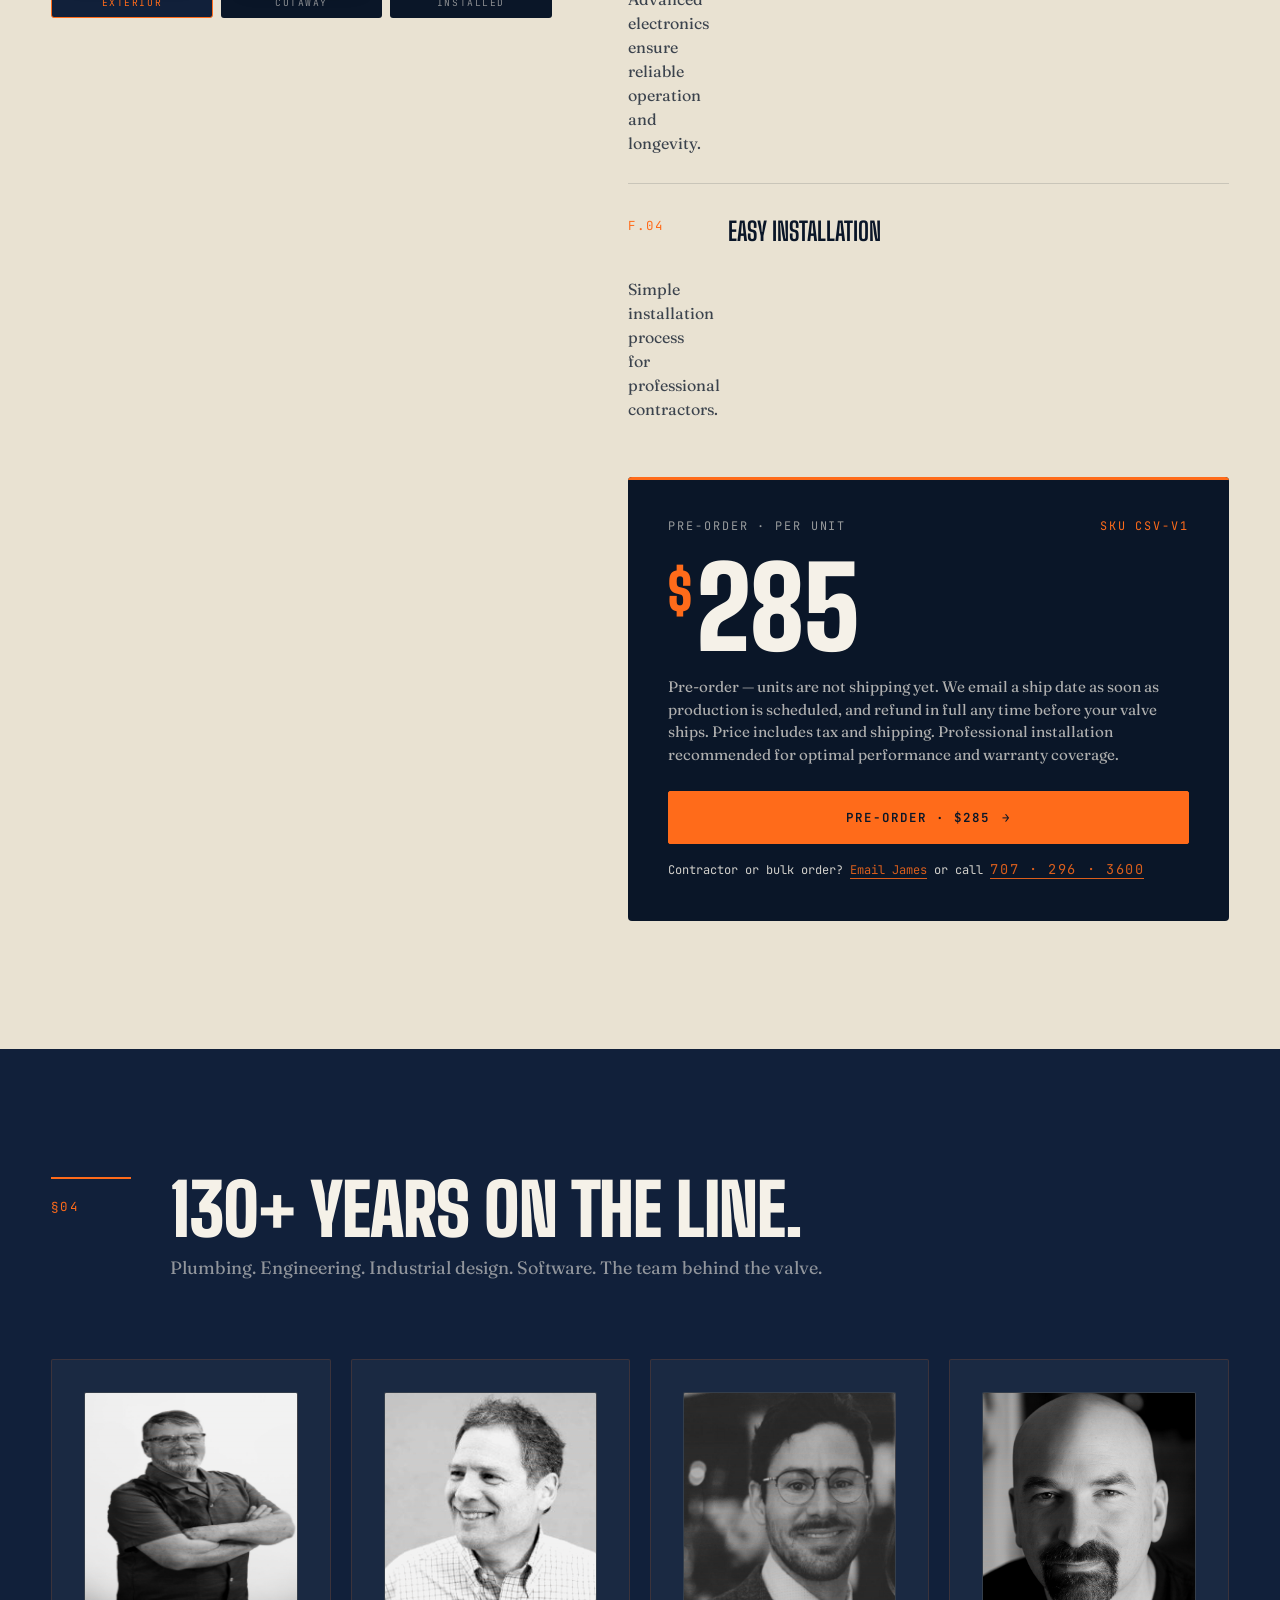
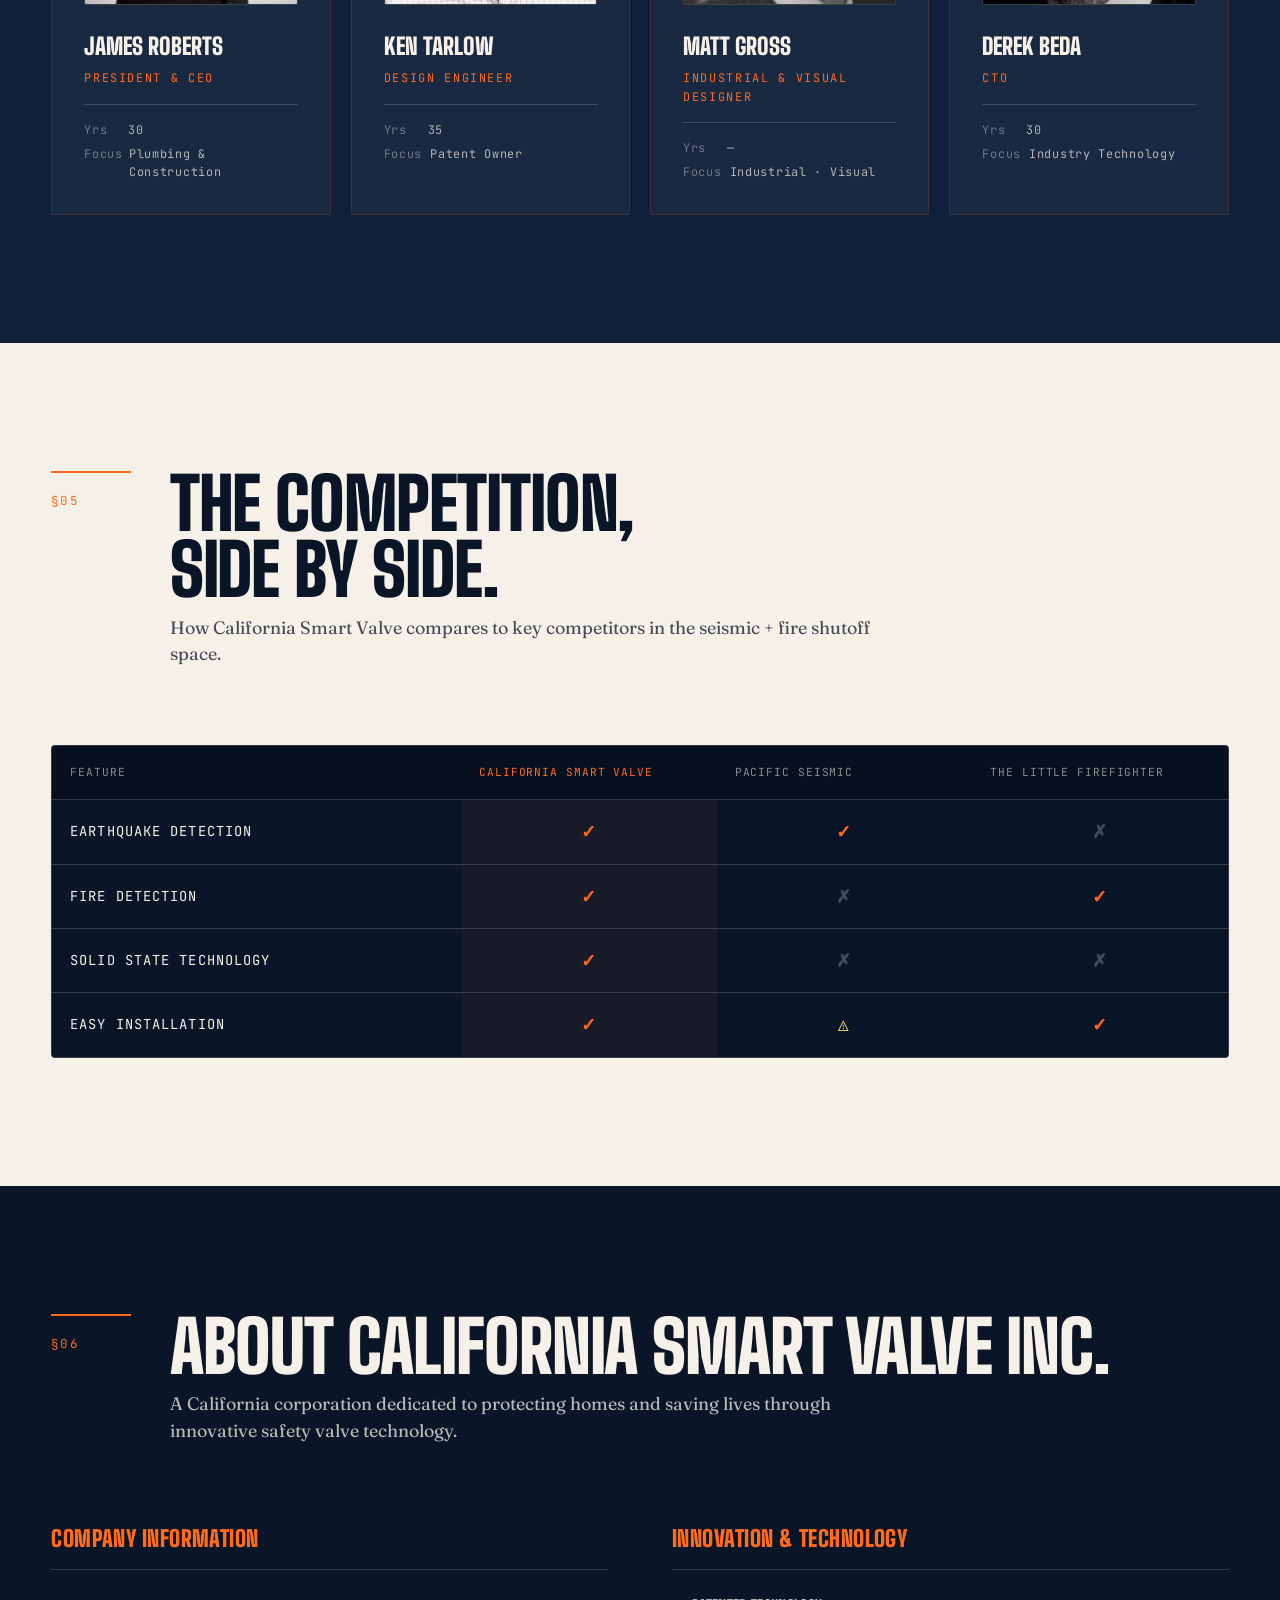
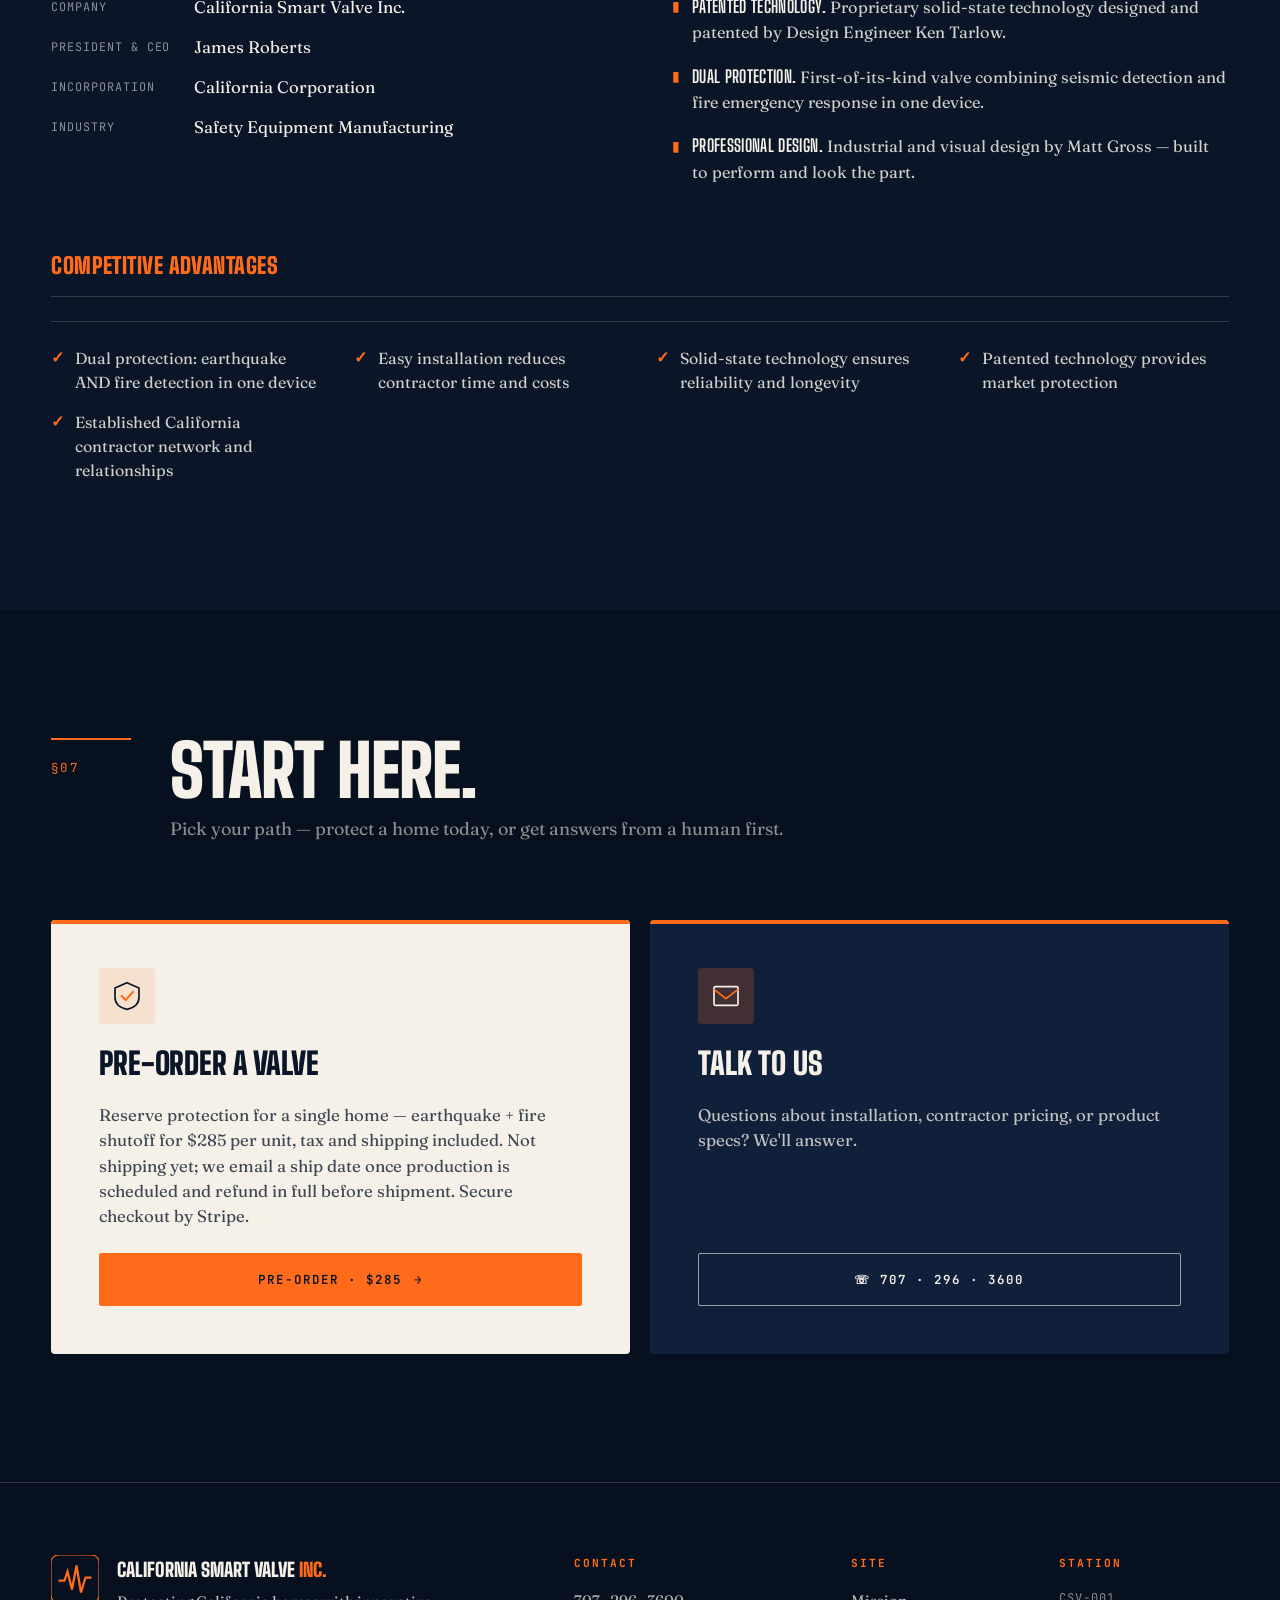
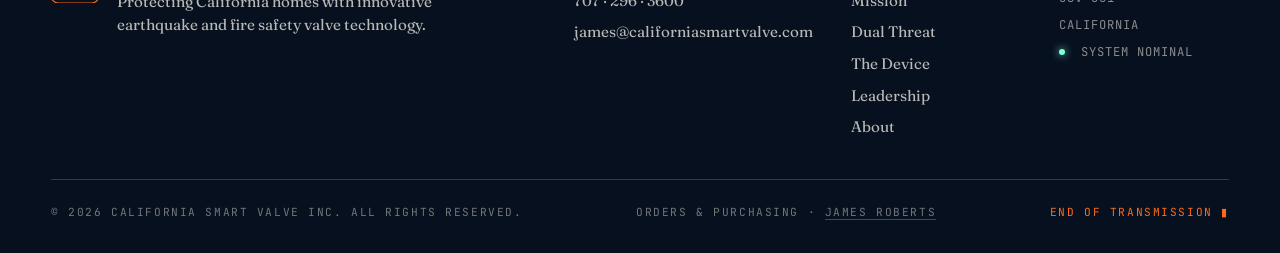
==== commit 81bba70c: "feat(nav): add Wefunder Invest button at the far left of the header Sits ahead of the brand and open" ====
--- a/index.html
+++ b/index.html
@@ -35,6 +35,7 @@
 <!-- ────────────── NAV ────────────── -->
 <nav class="nav" aria-label="Primary">
   <div class="nav__left">
+    <a class="nav__invest" href="https://wefunder.com/california.smart.valve.inc" target="_blank" rel="noopener">Invest &rarr;</a>
     <a class="nav__brand" href="#top">
       <svg class="nav__logo" viewBox="0 0 64 64" aria-hidden="true">
         <rect width="64" height="64" rx="10" fill="#0A1628"/>
--- a/assets/style.css
+++ b/assets/style.css
@@ -150,6 +150,21 @@
   transition: background .2s;
 }
 .nav__preorder:hover { background: var(--orange-2); }
+.nav__invest {
+  flex-shrink: 0;
+  font-family: var(--mono);
+  font-size: 0.78rem;
+  letter-spacing: 0.1em;
+  text-transform: uppercase;
+  font-weight: 600;
+  color: var(--bone);
+  border: 1px solid var(--orange);
+  padding: 7px 13px;
+  border-radius: 2px;
+  white-space: nowrap;
+  transition: background .2s, color .2s;
+}
+.nav__invest:hover { background: var(--orange); color: var(--navy); }
 .nav__logo { width: 38px; height: 38px; }
 .nav__brand-text {
   font-family: var(--display);
@@ -204,6 +219,7 @@
   .nav__toggle { display: flex; }
   .nav__left { gap: 12px; }
   .nav__preorder { padding: 7px 11px; font-size: 0.72rem; letter-spacing: 0.06em; }
+  .nav__invest { padding: 6px 10px; font-size: 0.72rem; letter-spacing: 0.06em; }
   .nav__links {
     position: absolute;
     top: 100%; left: 0; right: 0;
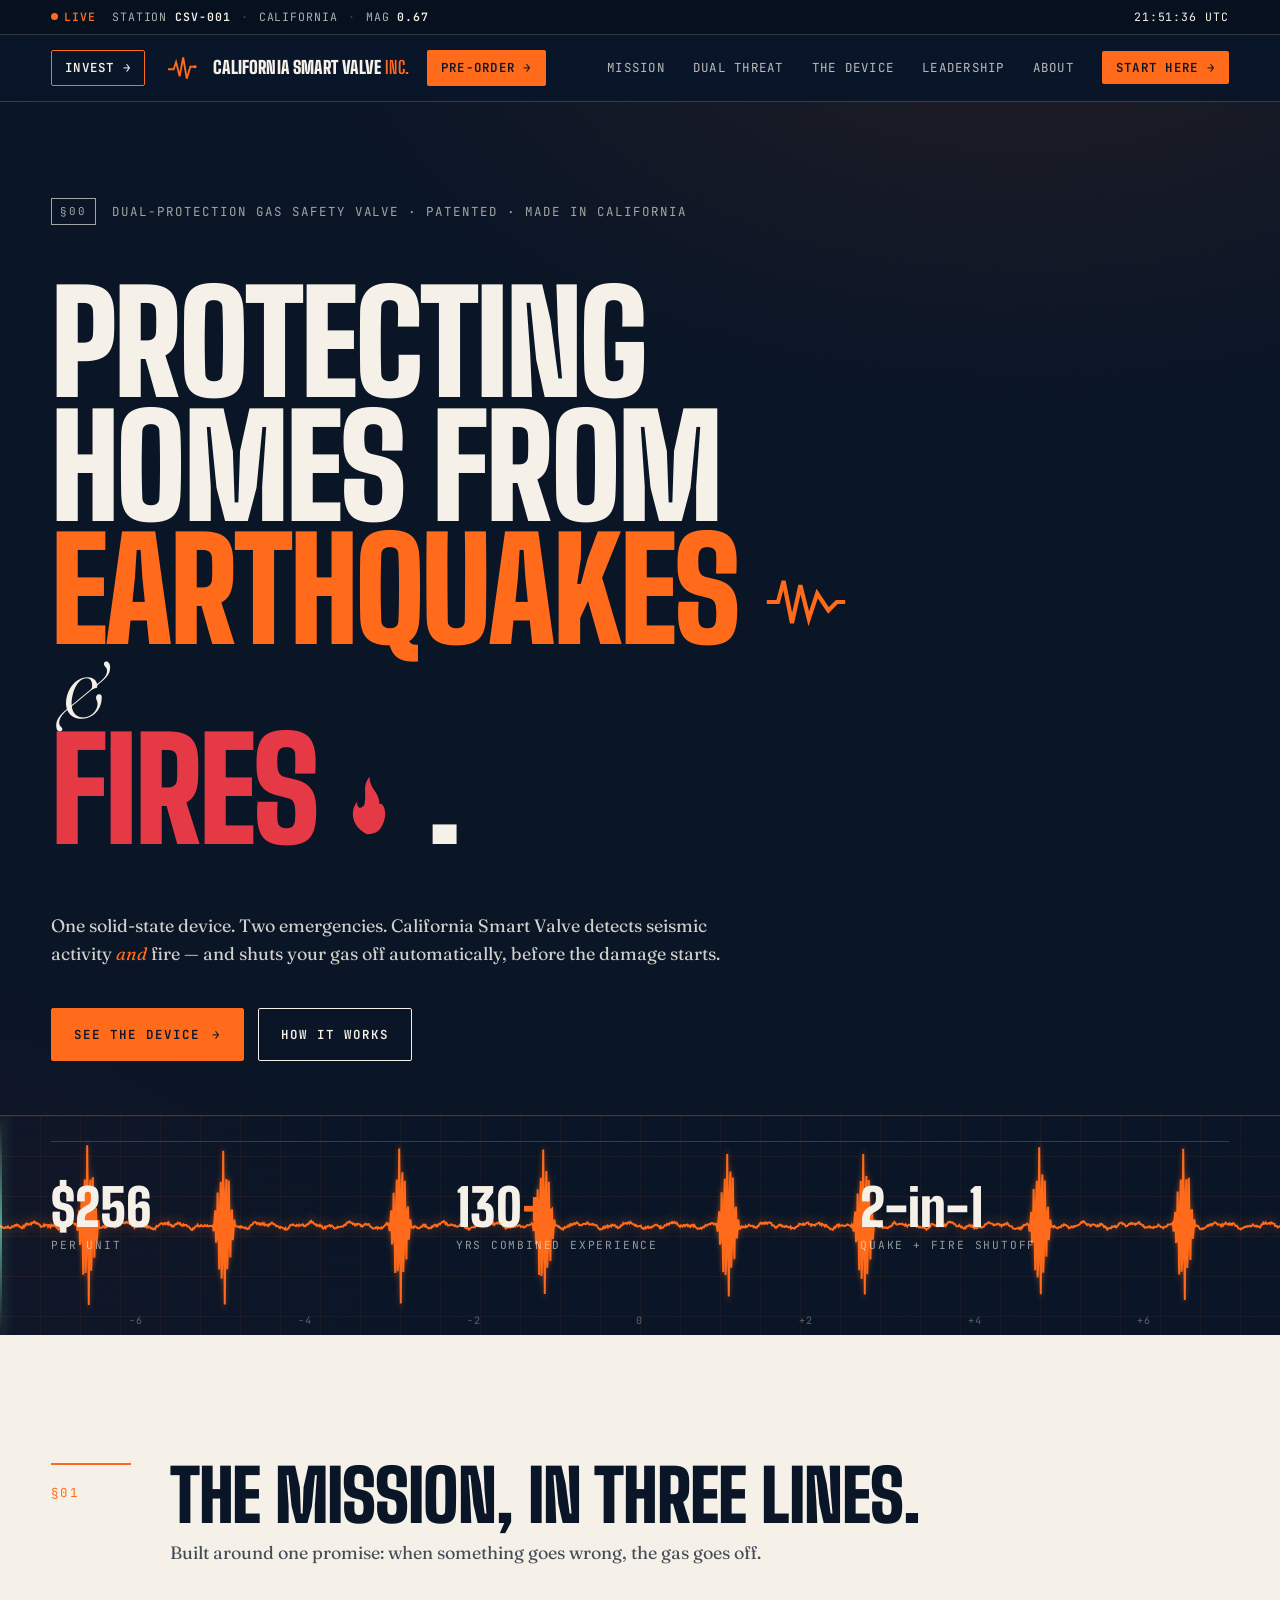
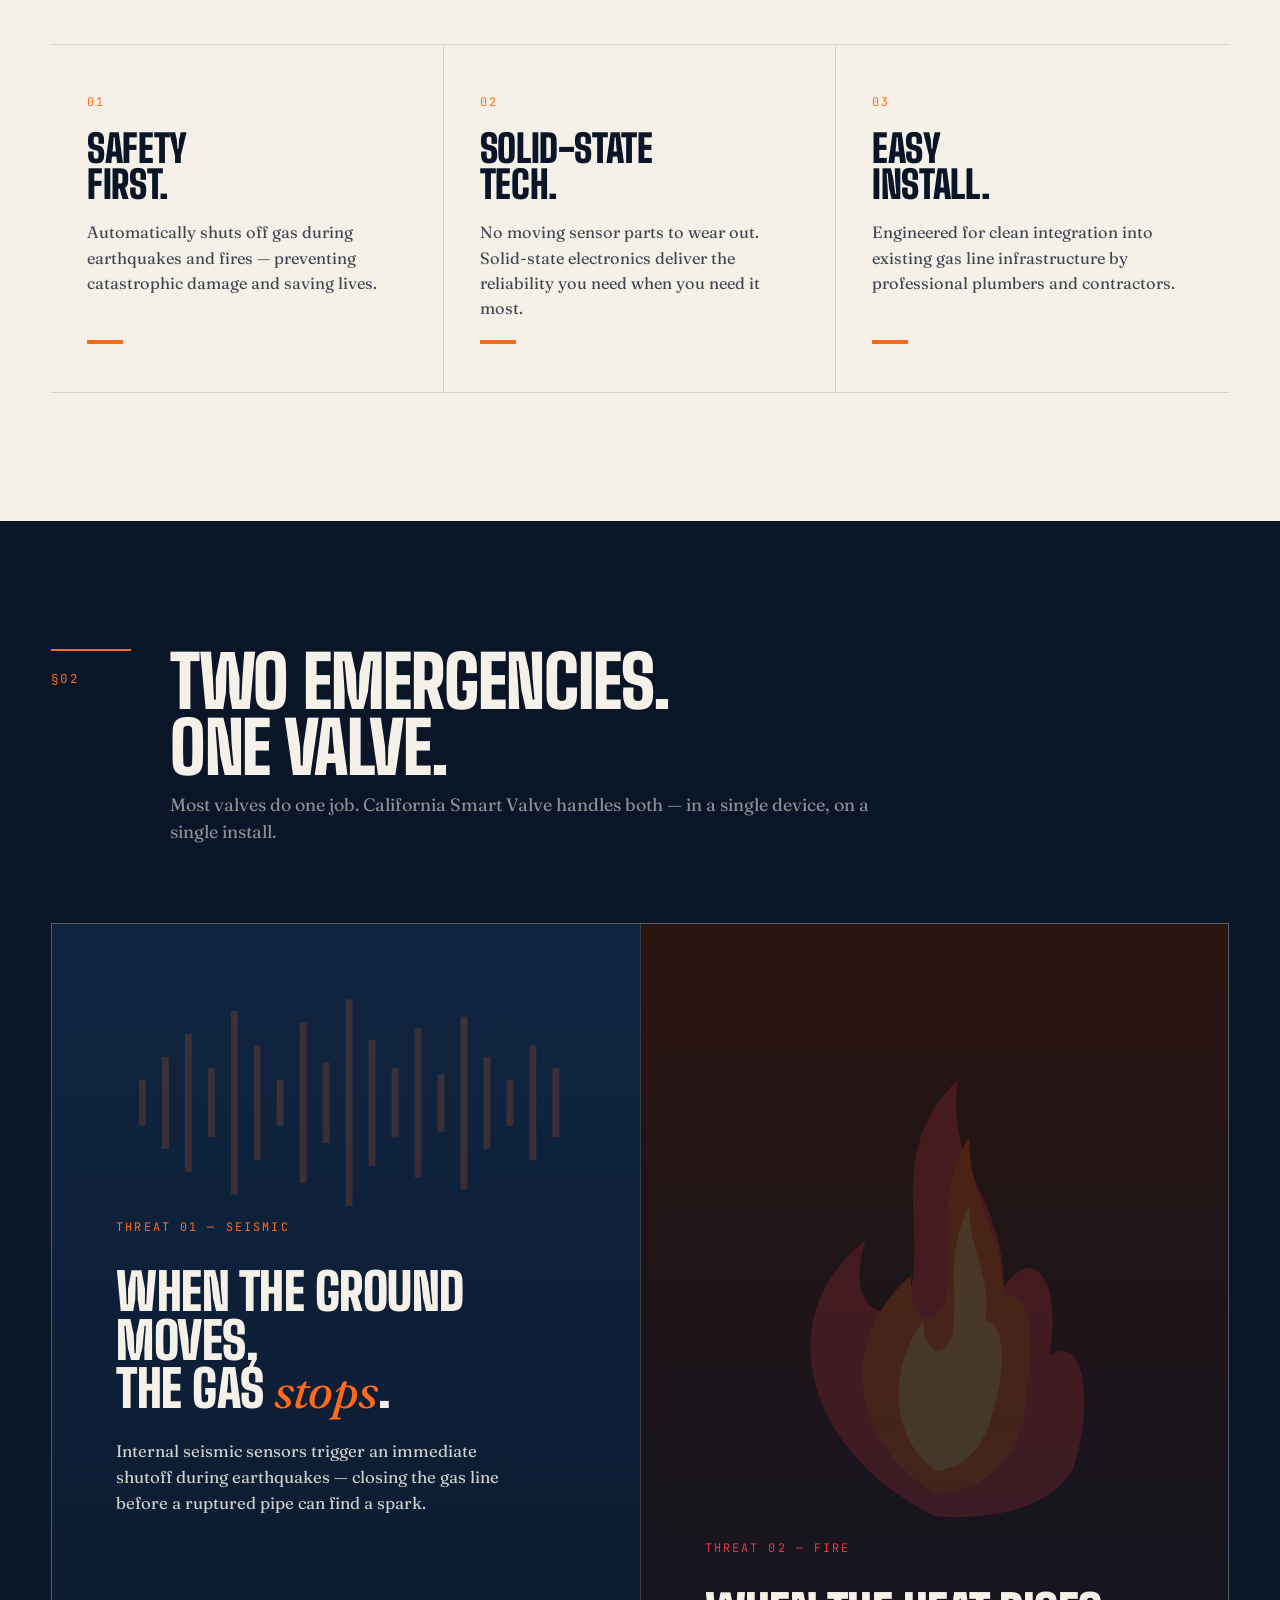
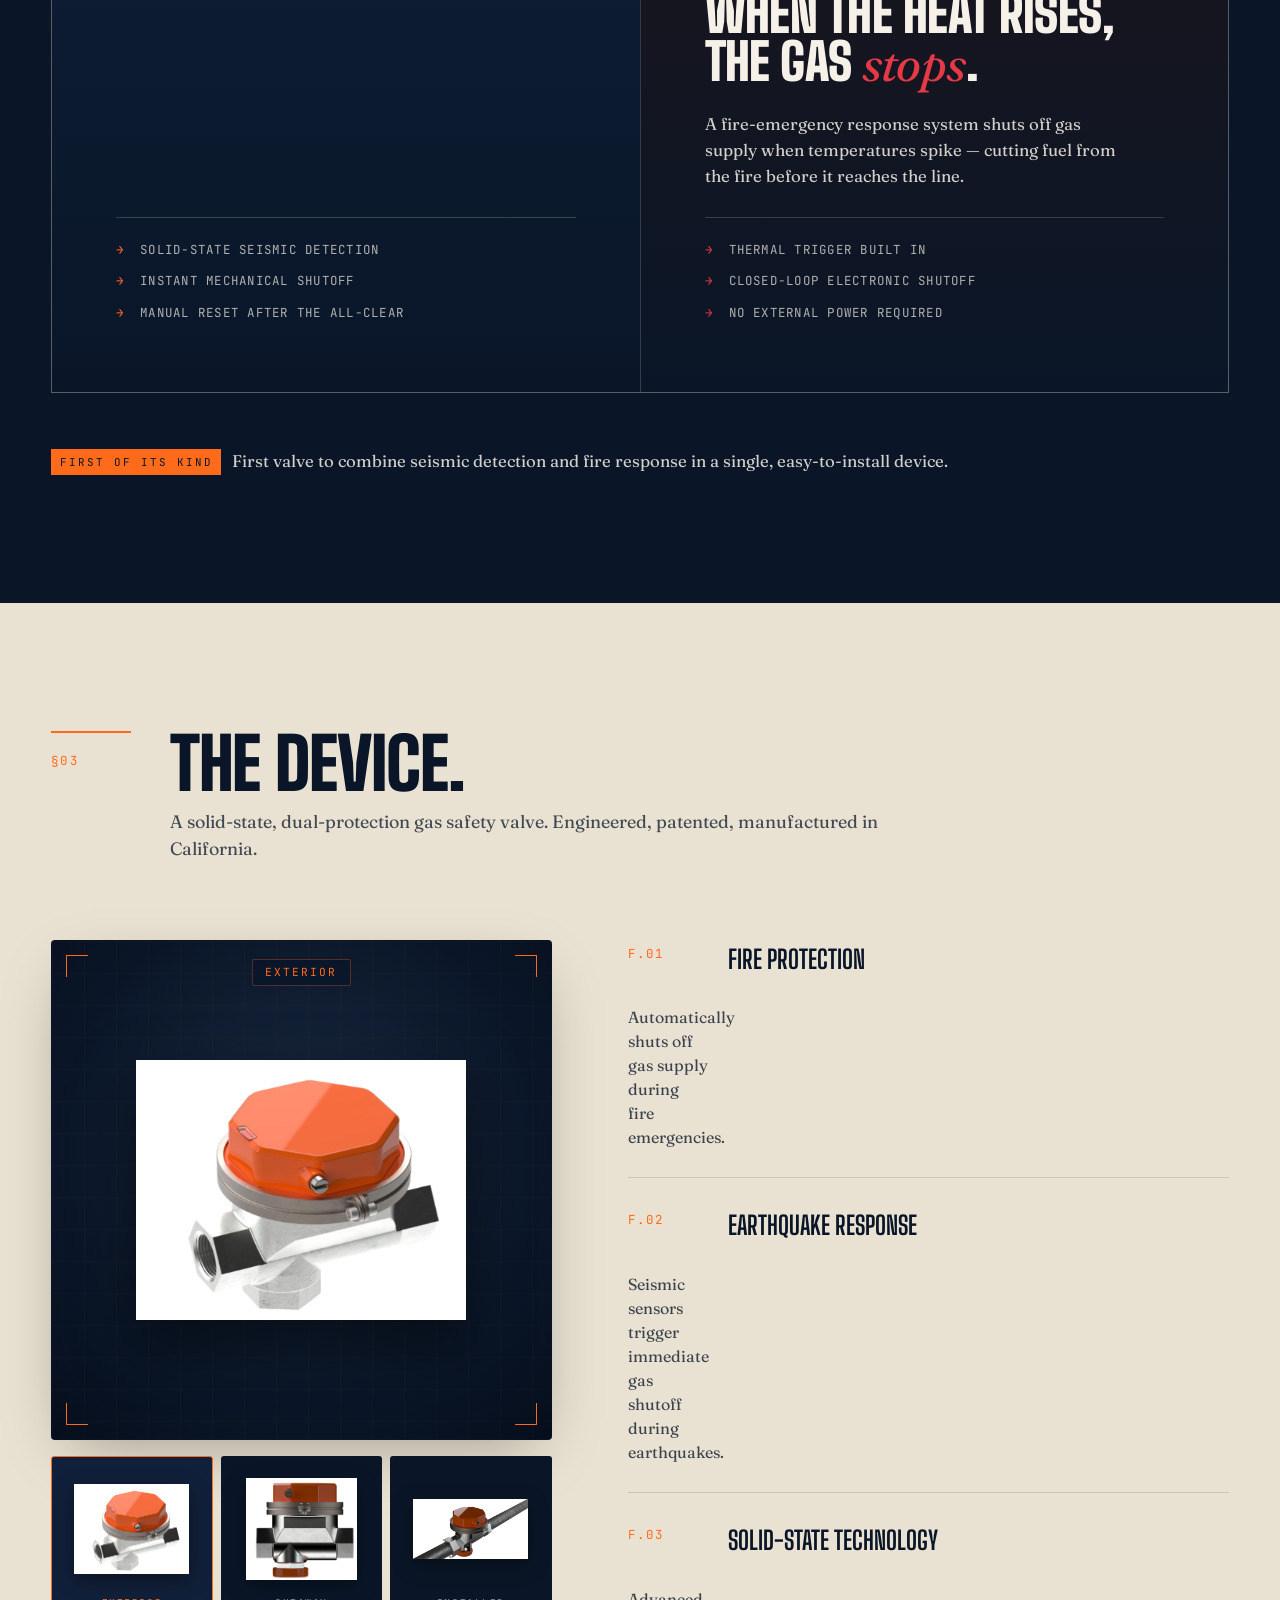
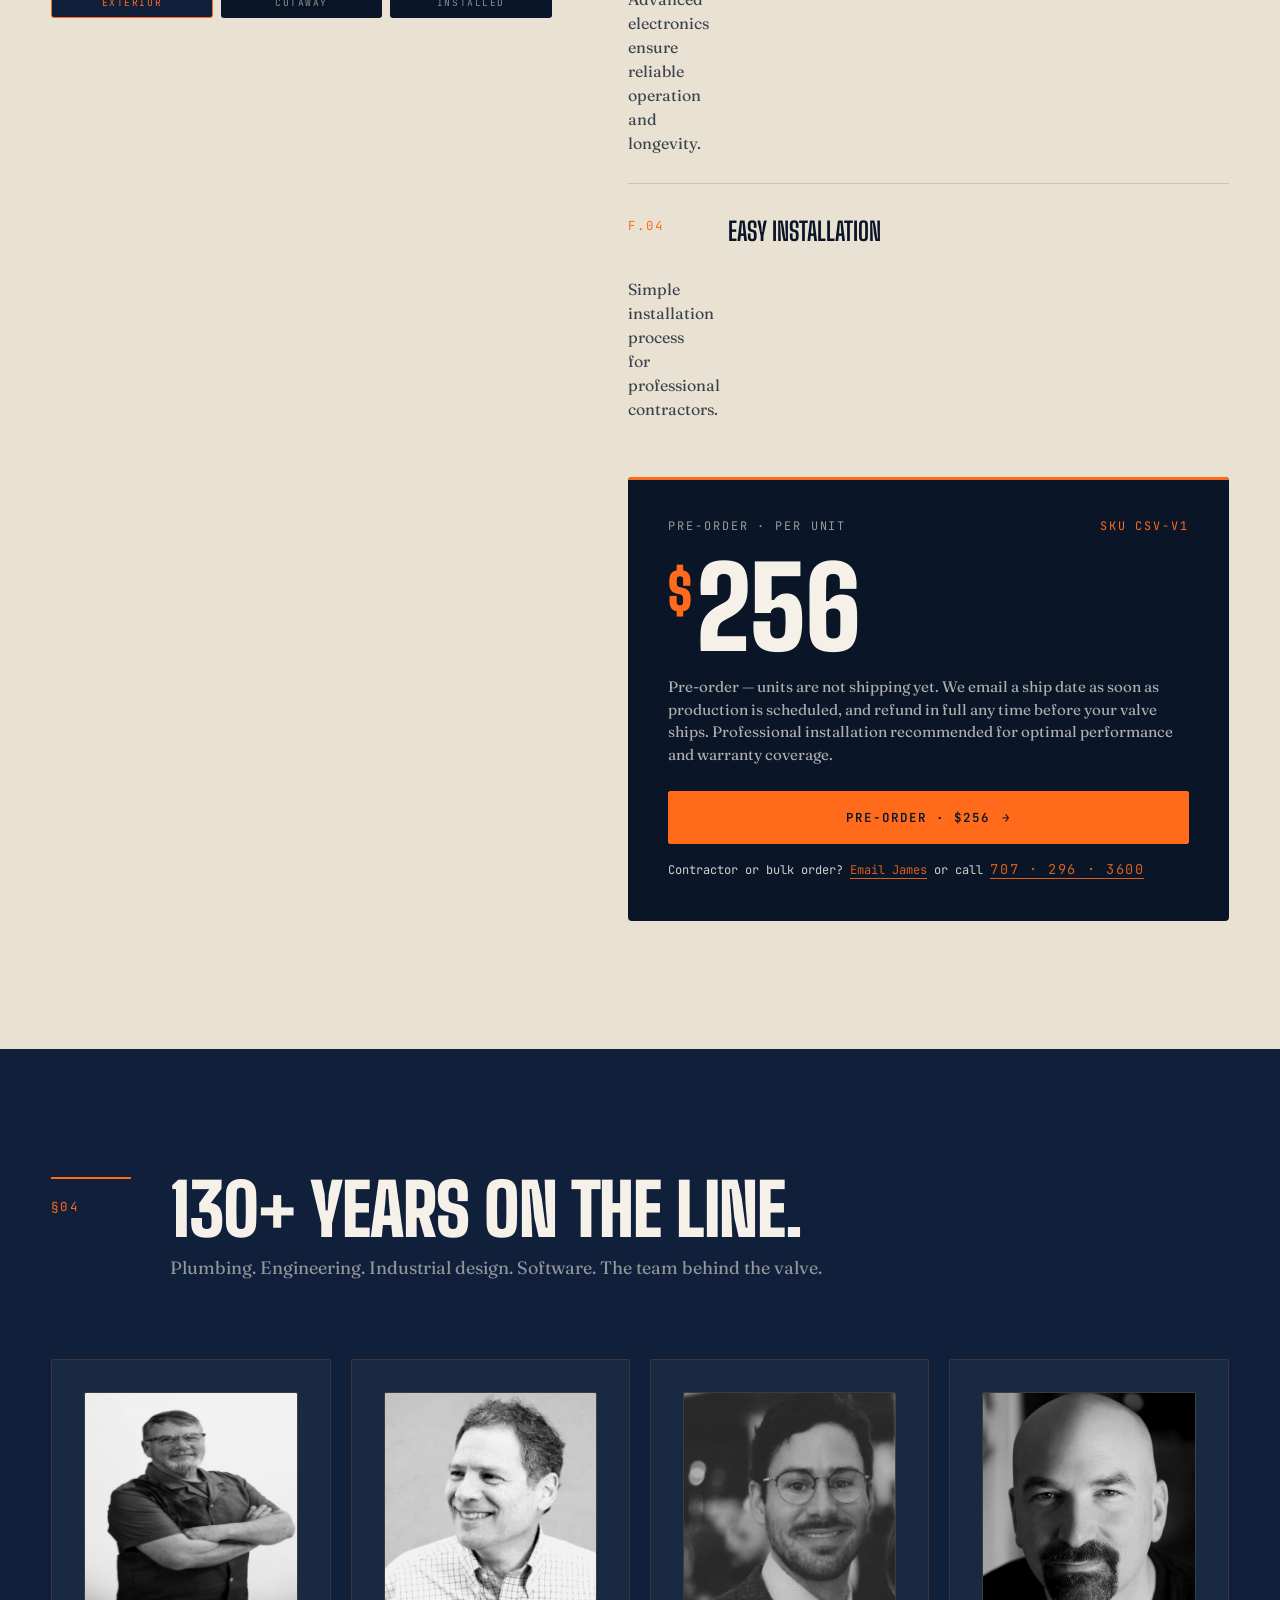
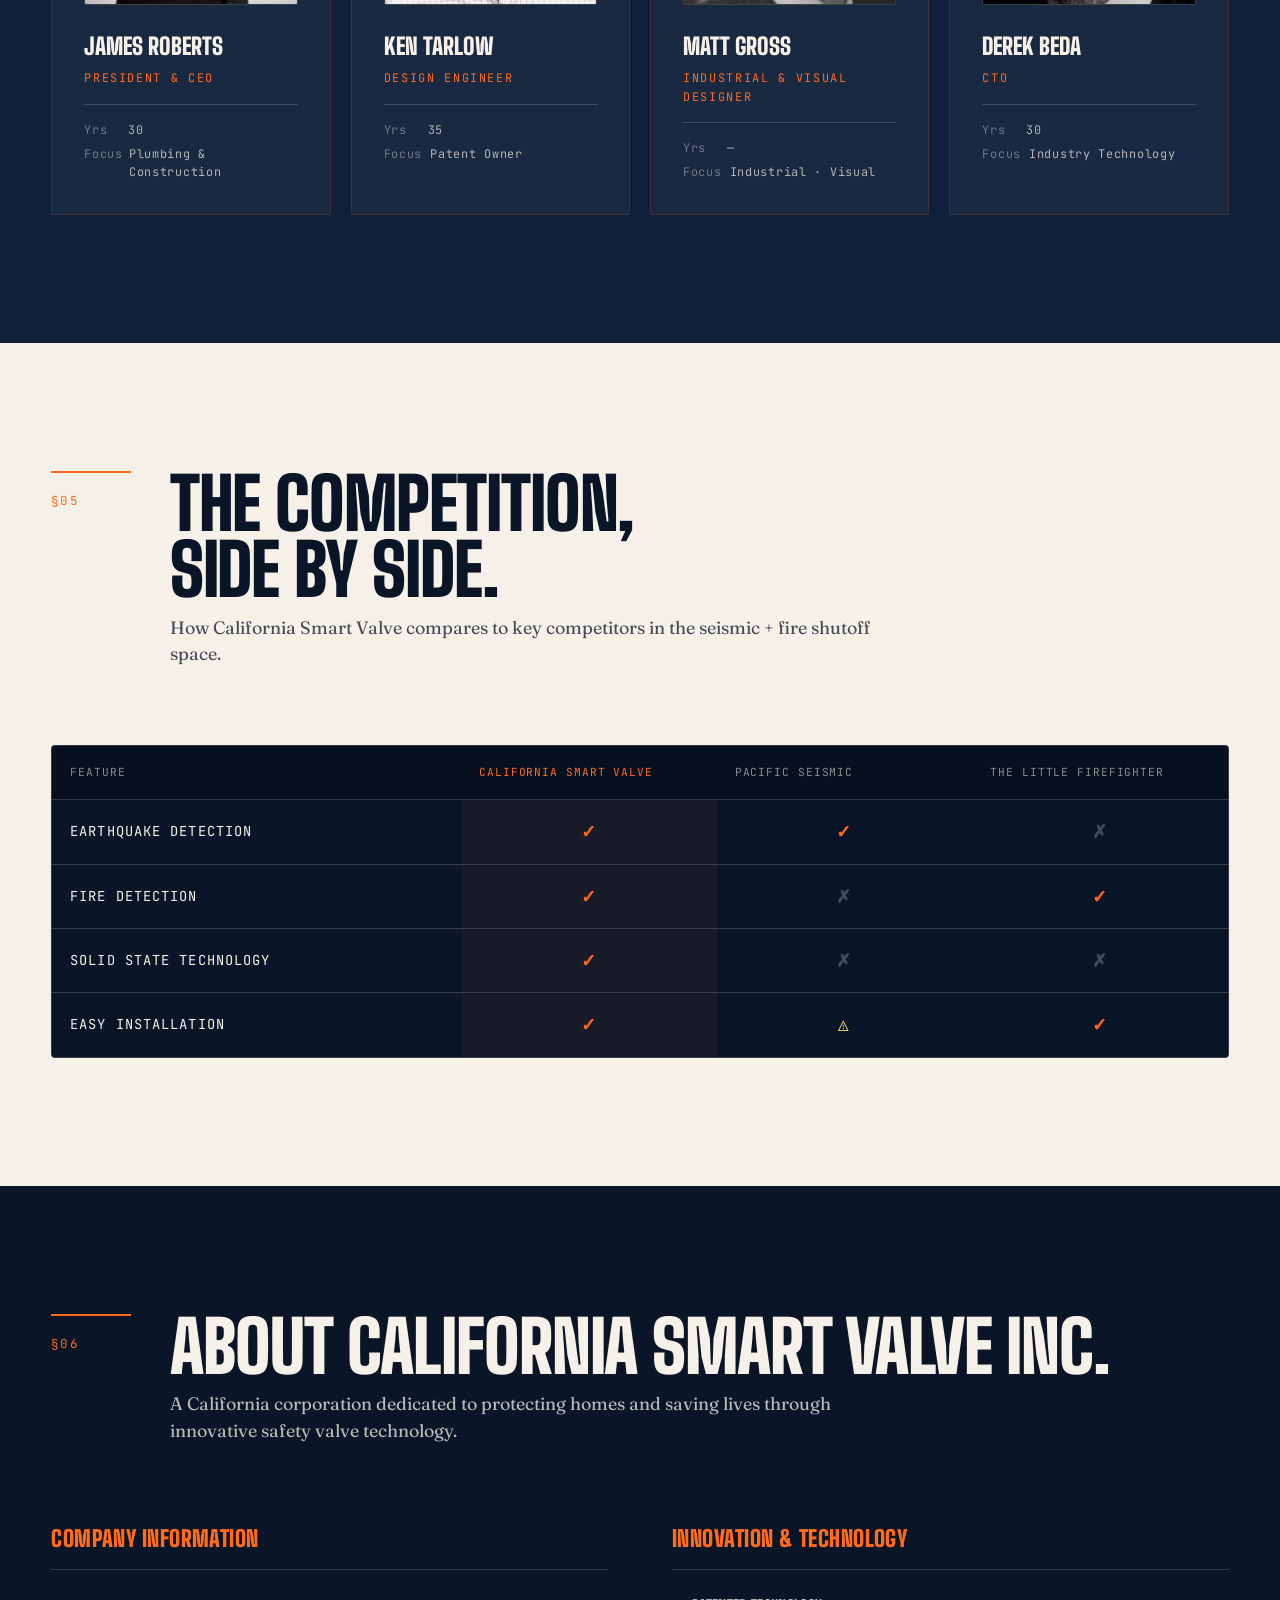
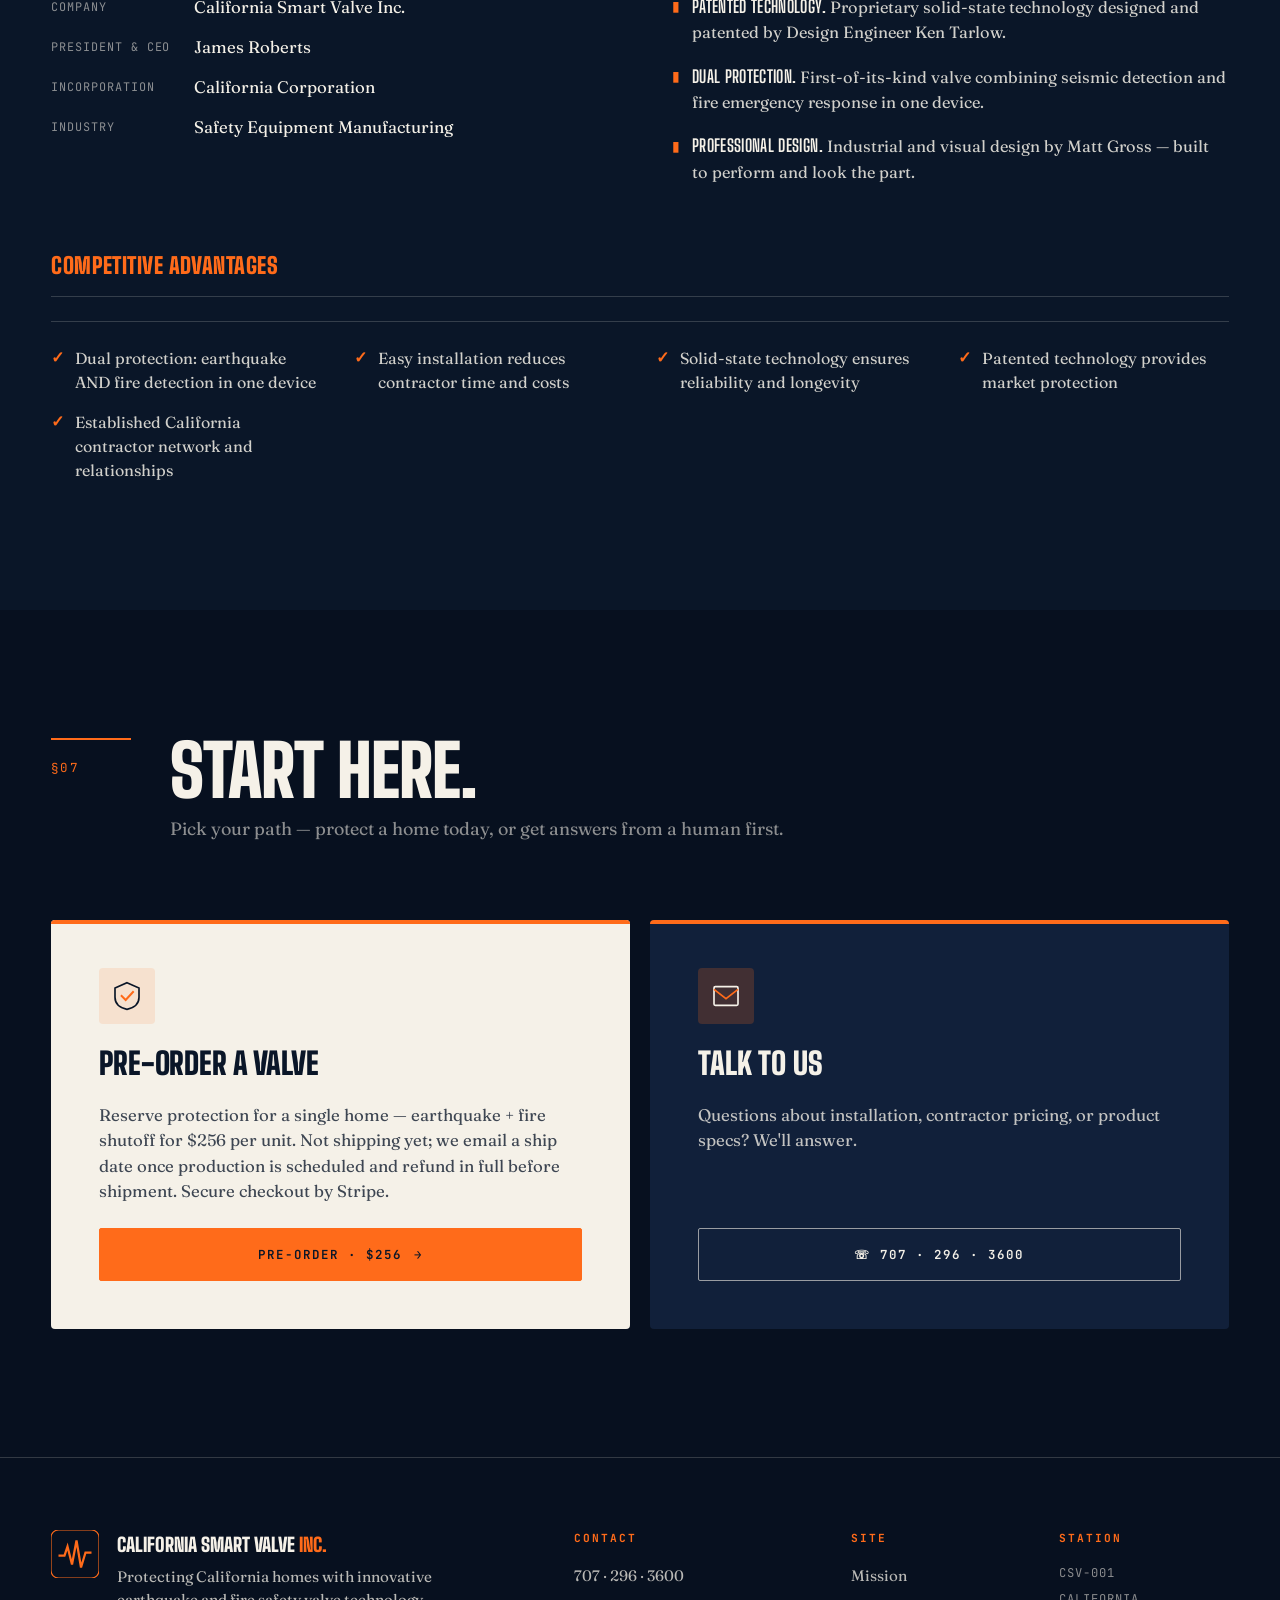
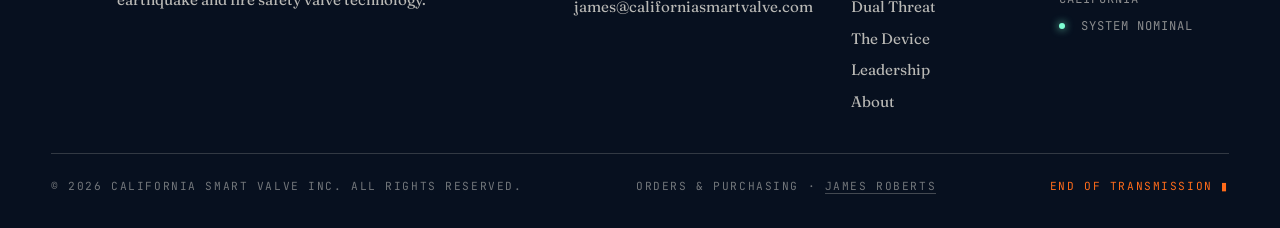
==== commit 9b85c283: "feat: point checkout at the $256 link and reprice the site to match All buy buttons now use the Cont" ====
--- a/index.html
+++ b/index.html
@@ -90,7 +90,7 @@
     </div>
 
     <div class="hero__stats">
-      <div class="stat"><span class="stat__num">$285</span><span class="stat__label">Per Unit</span></div>
+      <div class="stat"><span class="stat__num">$256</span><span class="stat__label">Per Unit</span></div>
       <div class="stat"><span class="stat__num">130<em>+</em></span><span class="stat__label">Yrs Combined Experience</span></div>
       <div class="stat"><span class="stat__num">2-in-1</span><span class="stat__label">Quake + Fire Shutoff</span></div>
     </div>
@@ -270,9 +270,9 @@
 
       <div class="price">
         <div class="price__head"><span>Pre-Order · Per Unit</span><span class="price__sku">SKU CSV-V1</span></div>
-        <div class="price__num"><span class="price__currency">$</span>285</div>
-        <p class="price__note">Pre-order &mdash; units are not shipping yet. We email a ship date as soon as production is scheduled, and refund in full any time before your valve ships. Price includes tax and shipping. Professional installation recommended for optimal performance and warranty coverage.</p>
-        <a class="btn btn--primary btn--block js-buy" href="mailto:james@californiasmartvalve.com?subject=California%20Smart%20Valve%20%E2%80%94%20Purchase%20Inquiry" data-buy-label="Pre-Order · $285">
+        <div class="price__num"><span class="price__currency">$</span>256</div>
+        <p class="price__note">Pre-order &mdash; units are not shipping yet. We email a ship date as soon as production is scheduled, and refund in full any time before your valve ships. Professional installation recommended for optimal performance and warranty coverage.</p>
+        <a class="btn btn--primary btn--block js-buy" href="mailto:james@californiasmartvalve.com?subject=California%20Smart%20Valve%20%E2%80%94%20Purchase%20Inquiry" data-buy-label="Pre-Order · $256">
           <span>Email to Purchase</span><span class="btn__arrow">→</span>
         </a>
         <p class="price__alt">Contractor or bulk order? <a href="mailto:james@californiasmartvalve.com?subject=California%20Smart%20Valve%20%E2%80%94%20Bulk%20Order">Email James</a> or call <a class="price__phone" href="tel:+17072963600">707 · 296 · 3600</a></p>
@@ -435,8 +435,8 @@
         </svg>
       </div>
       <h3>Pre-Order a Valve</h3>
-      <p>Reserve protection for a single home — earthquake + fire shutoff for $285 per unit, tax and shipping included. Not shipping yet; we email a ship date once production is scheduled and refund in full before shipment. Secure checkout by Stripe.</p>
-      <a class="btn btn--primary btn--block js-buy" href="mailto:james@californiasmartvalve.com?subject=California%20Smart%20Valve%20%E2%80%94%20Purchase%20Inquiry" data-buy-label="Pre-Order · $285">
+      <p>Reserve protection for a single home — earthquake + fire shutoff for $256 per unit. Not shipping yet; we email a ship date once production is scheduled and refund in full before shipment. Secure checkout by Stripe.</p>
+      <a class="btn btn--primary btn--block js-buy" href="mailto:james@californiasmartvalve.com?subject=California%20Smart%20Valve%20%E2%80%94%20Purchase%20Inquiry" data-buy-label="Pre-Order · $256">
         <span>Email to Purchase</span><span class="btn__arrow">→</span>
       </a>
     </article>
